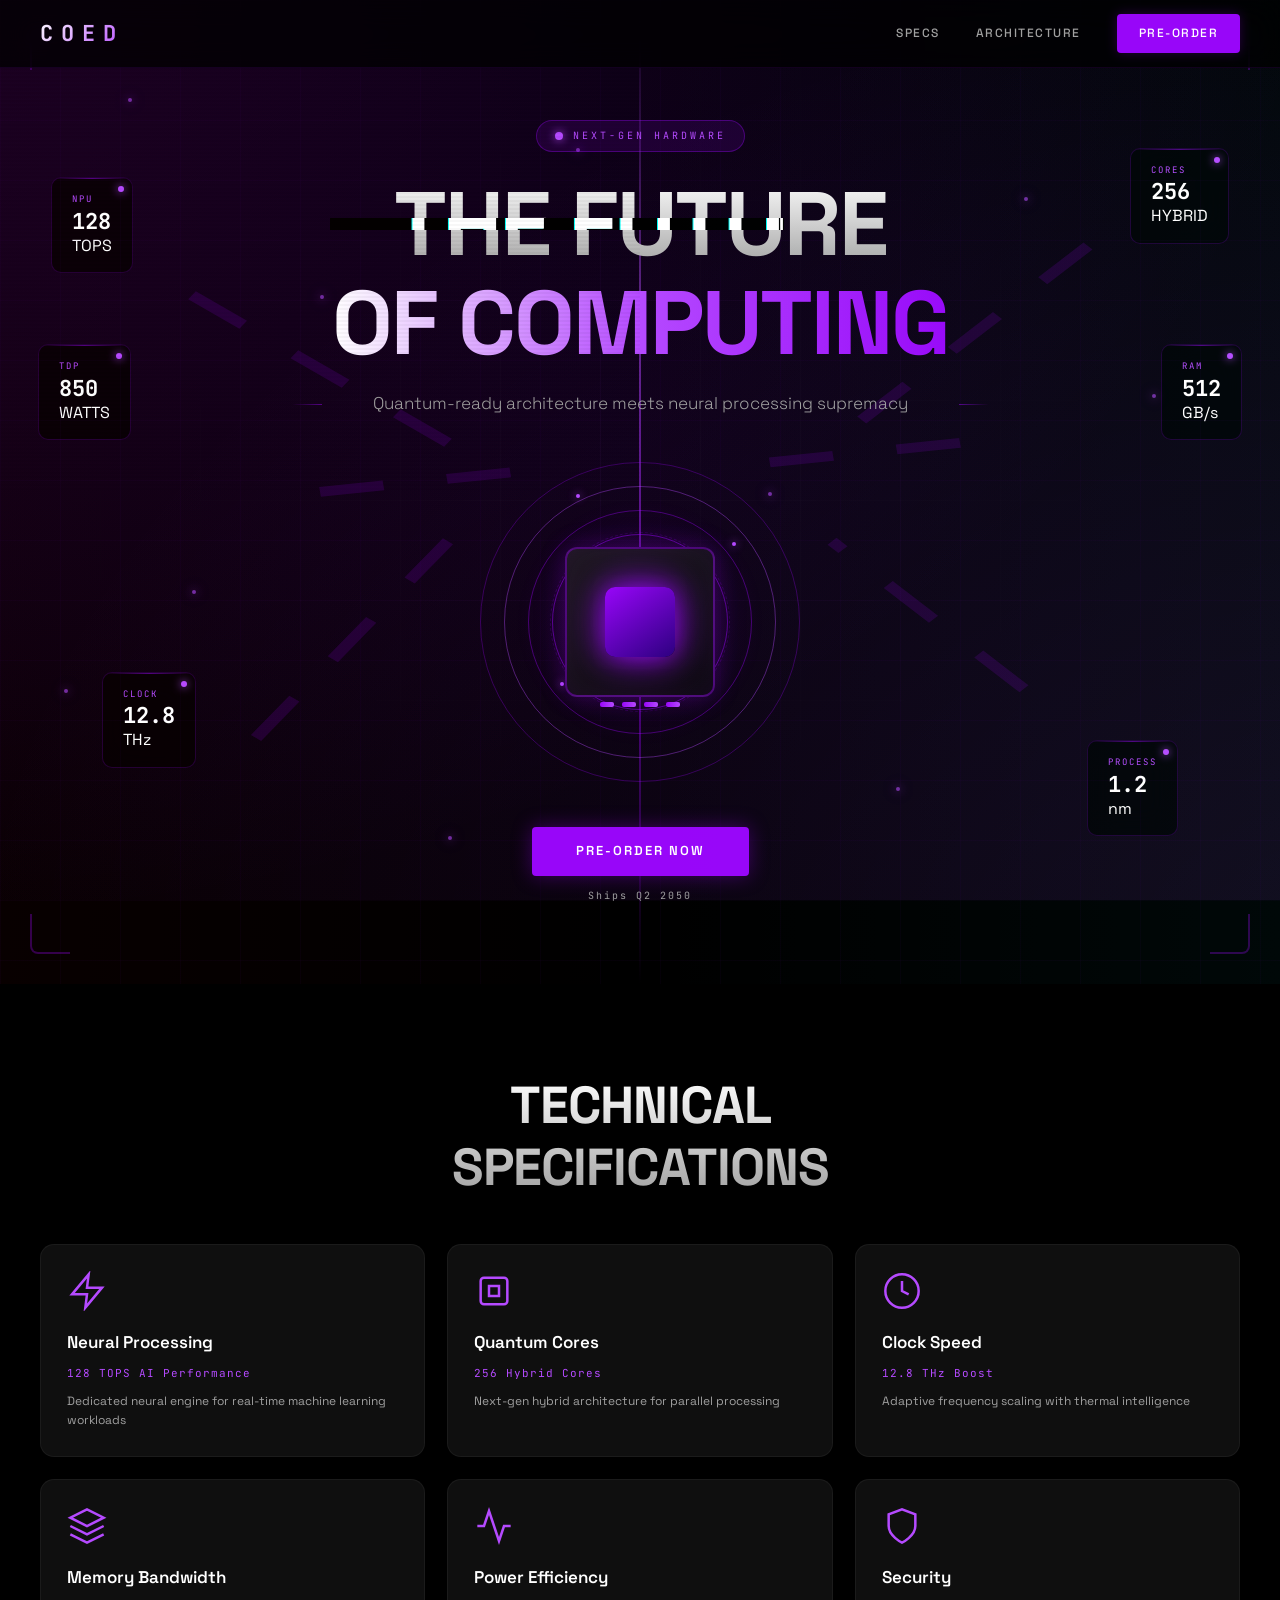
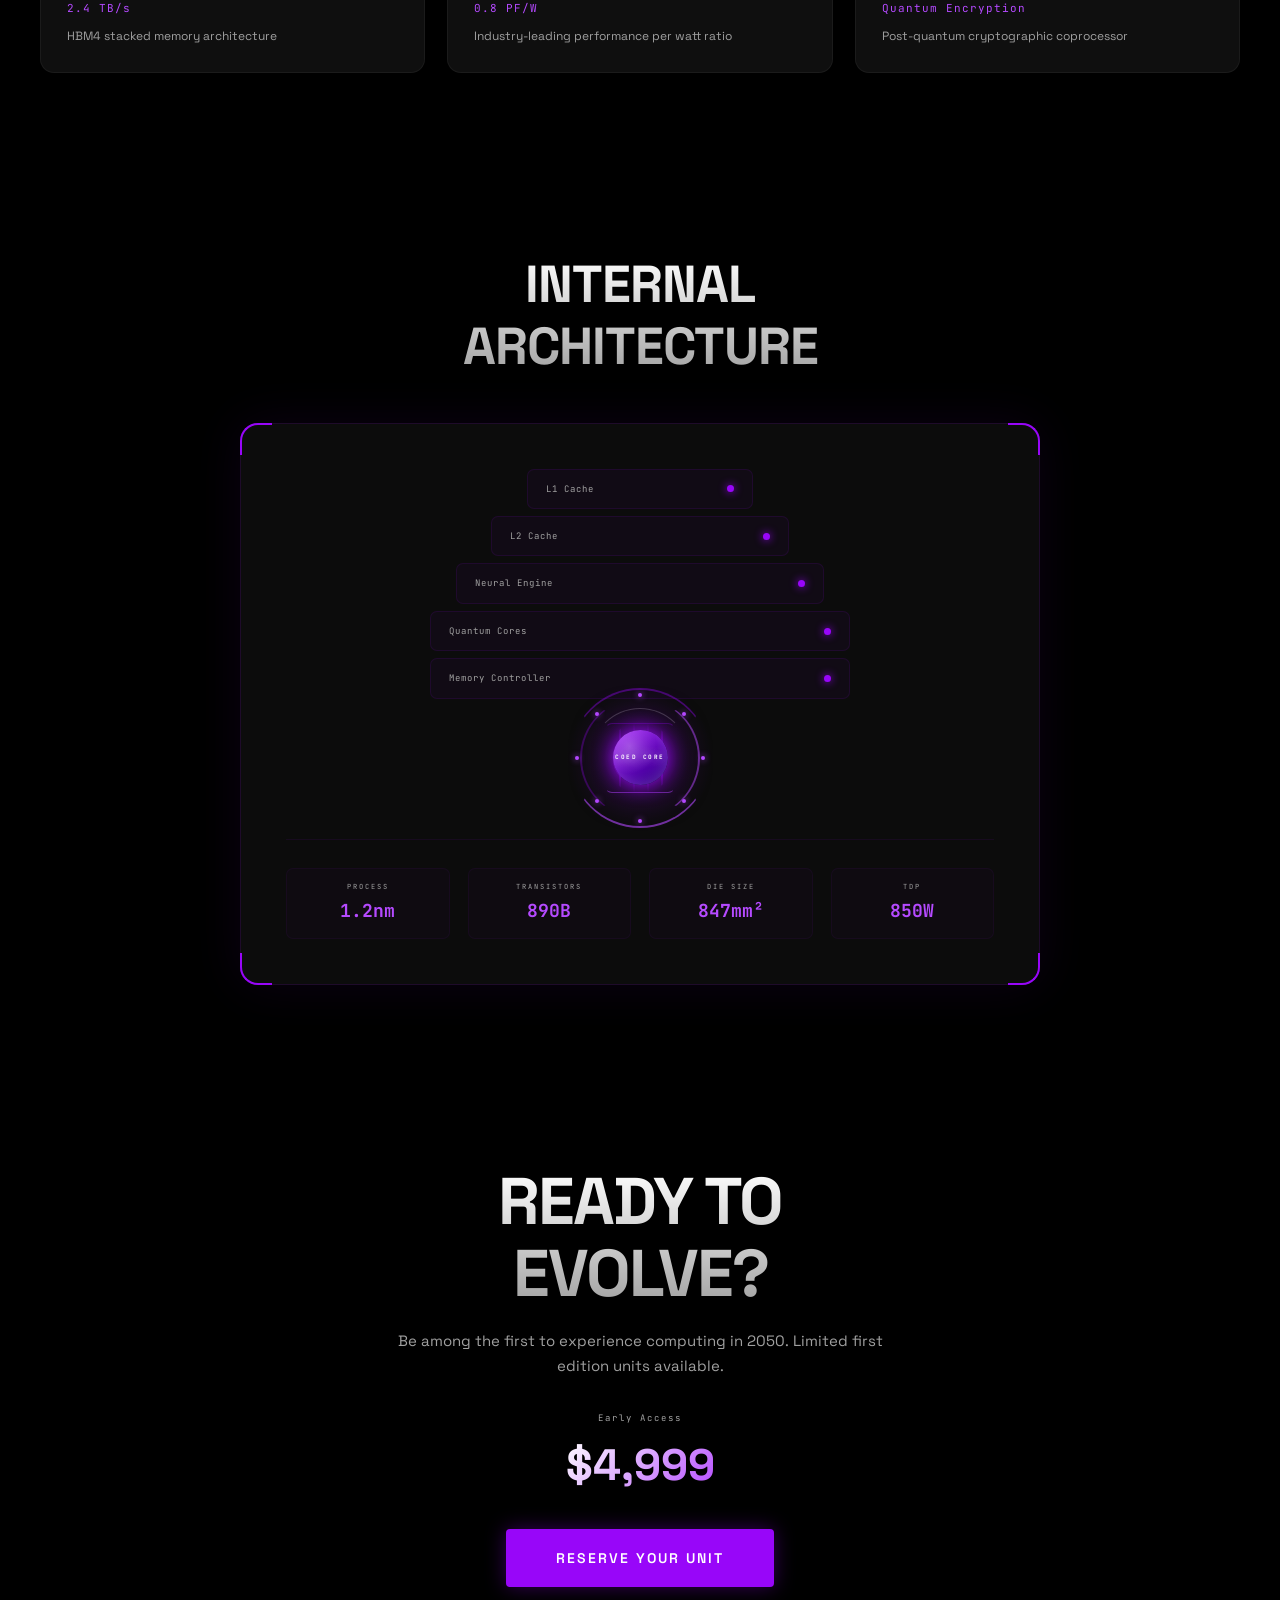
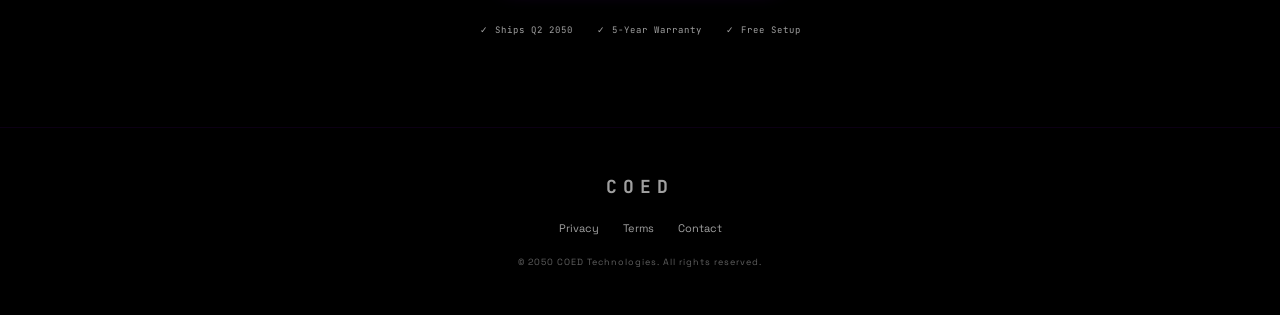
==== index.html @ 86e8f58c "Add files via upload" ====
<!DOCTYPE html>
<html lang="en">

<head>
    <meta charset="UTF-8">
    <meta name="viewport" content="width=device-width, initial-scale=1.0">
    <title>COED | Ultra-Futuristic Processor</title>
    <link rel="preconnect" href="https://fonts.googleapis.com">
    <link rel="preconnect" href="https://fonts.gstatic.com" crossorigin>
    <link
        href="https://fonts.googleapis.com/css2?family=JetBrains+Mono:wght@400;500;700&family=Space+Grotesk:wght@300;400;500;600;700&display=swap"
        rel="stylesheet">
    <link rel="stylesheet" href="styles.css">
</head>

<body>
    <!-- Background -->
    <div class="plasma-bg">
        <div class="circuit-pattern"></div>
    </div>

    <!-- Navigation -->
    <nav class="navbar">
        <div class="nav-container">
            <div class="logo">COED</div>
            <div class="nav-links">
                <a href="#features">Specs</a>
                <a href="#breakdown">Architecture</a>
                <a href="#preorder" class="nav-cta">Pre-Order</a>
            </div>
            <div class="mobile-menu-btn">
                <span></span>
                <span></span>
                <span></span>
            </div>
        </div>
    </nav>

    <!-- Mobile Menu -->
    <div class="mobile-menu">
        <div class="mobile-menu-content">
            <a href="#features" class="mobile-link">Specs</a>
            <a href="#breakdown" class="mobile-link">Architecture</a>
            <a href="#preorder" class="mobile-link mobile-cta">Pre-Order</a>
        </div>
    </div>

    <!-- Hero Section -->
    <section class="hero">
        <!-- Floating Particles Container -->
        <div class="particles-container">
            <div class="particle p1"></div>
            <div class="particle p2"></div>
            <div class="particle p3"></div>
            <div class="particle p4"></div>
            <div class="particle p5"></div>
            <div class="particle p6"></div>
            <div class="particle p7"></div>
            <div class="particle p8"></div>
            <div class="particle p9"></div>
            <div class="particle p10"></div>
        </div>

        <!-- Grid Overlay -->
        <div class="hero-grid"></div>

        <!-- Scanning Beam -->
        <div class="scan-beam"></div>

        <div class="hero-content">
            <div class="hero-badge">
                <span class="badge-pulse"></span>
                NEXT-GEN HARDWARE
            </div>
            <h1 class="hero-title" data-text="THE FUTURE OF COMPUTING">
                <span class="title-line">THE FUTURE</span>
                <span class="title-line title-accent">OF COMPUTING</span>
            </h1>
            <p class="hero-subtitle">Quantum-ready architecture meets neural processing supremacy</p>

            <div class="processor-showcase">
                <div class="processor-container">
                    <!-- Extended Energy Rings -->
                    <div class="energy-ring ring-1"></div>
                    <div class="energy-ring ring-2"></div>
                    <div class="energy-ring ring-3"></div>
                    <div class="energy-ring ring-4"></div>
                    <div class="energy-ring ring-5"></div>

                    <!-- Orbiting Satellites -->
                    <div class="satellite sat-1"></div>
                    <div class="satellite sat-2"></div>
                    <div class="satellite sat-3"></div>
                    <div class="satellite sat-4"></div>

                    <!-- Data Streams -->
                    <div class="data-stream-hero stream-1"></div>
                    <div class="data-stream-hero stream-2"></div>
                    <div class="data-stream-hero stream-3"></div>
                    <div class="data-stream-hero stream-4"></div>

                    <div class="processor-chip">
                        <div class="chip-core">
                            <!-- <div class="core-inner"></div> -->
                        </div>
                        <div class="chip-inner"></div>
                        <div class="chip-pins">
                            <span></span><span></span><span></span><span></span>
                        </div>
                    </div>
                    <div class="pulse-glow"></div>
                    <div class="core-outer"></div>
                </div>
            </div>

            <div class="hero-cta">
                <a href="#preorder" class="cta-button">
                    <span class="cta-inner"></span>
                    Pre-Order Now
                </a>
                <span class="cta-sub">Ships Q2 2050</span>
            </div>
        </div>

        <!-- Enhanced HUD Elements with Data Lines -->
        <svg class="hud-connections" viewBox="0 0 100 100" preserveAspectRatio="none">
            <line class="hud-line line-1" x1="15" y1="30" x2="35" y2="45" />
            <line class="hud-line line-2" x1="85" y1="25" x2="65" y2="45" />
            <line class="hud-line line-3" x1="20" y1="75" x2="35" y2="55" />
            <line class="hud-line line-4" x1="80" y1="70" x2="65" y2="55" />
            <line class="hud-line line-5" x1="25" y1="50" x2="40" y2="48" />
            <line class="hud-line line-6" x1="75" y1="45" x2="60" y2="47" />
        </svg>

        <div class="hud-element hud-1">
            <div class="hud-pulse"></div>
            <div class="hud-label">NPU</div>
            <div class="hud-value" data-target="128">128</div>
            <div class="hud-unit">TOPS</div>
        </div>
        <div class="hud-element hud-2">
            <div class="hud-pulse"></div>
            <div class="hud-label">CORES</div>
            <div class="hud-value" data-target="256">256</div>
            <div class="hud-unit">HYBRID</div>
        </div>
        <div class="hud-element hud-3">
            <div class="hud-pulse"></div>
            <div class="hud-label">CLOCK</div>
            <div class="hud-value">12.8</div>
            <div class="hud-unit">THz</div>
        </div>
        <div class="hud-element hud-4">
            <div class="hud-pulse"></div>
            <div class="hud-label">RAM</div>
            <div class="hud-value">512</div>
            <div class="hud-unit">GB/s</div>
        </div>
        <div class="hud-element hud-5">
            <div class="hud-pulse"></div>
            <div class="hud-label">TDP</div>
            <div class="hud-value">850</div>
            <div class="hud-unit">WATTS</div>
        </div>
        <div class="hud-element hud-6">
            <div class="hud-pulse"></div>
            <div class="hud-label">PROCESS</div>
            <div class="hud-value">1.2</div>
            <div class="hud-unit">nm</div>
        </div>

        <!-- Corner Brackets -->
        <div class="corner-bracket top-left"></div>
        <div class="corner-bracket top-right"></div>
        <div class="corner-bracket bottom-left"></div>
        <div class="corner-bracket bottom-right"></div>
    </section>

    <!-- Features Section -->
    <section id="features" class="features">
        <div class="container">
            <h2 class="section-title">TECHNICAL<br>SPECIFICATIONS</h2>

            <div class="features-grid">
                <div class="feature-card">
                    <div class="card-glow"></div>
                    <div class="feature-icon">
                        <svg viewBox="0 0 24 24" fill="none" stroke="currentColor" stroke-width="1.5">
                            <path d="M13 2L3 14h9l-1 8 10-12h-9l1-8z" />
                        </svg>
                    </div>
                    <h3>Neural Processing</h3>
                    <p class="feature-data">128 TOPS AI Performance</p>
                    <p class="feature-desc">Dedicated neural engine for real-time machine learning workloads</p>
                </div>

                <div class="feature-card">
                    <div class="card-glow"></div>
                    <div class="feature-icon">
                        <svg viewBox="0 0 24 24" fill="none" stroke="currentColor" stroke-width="1.5">
                            <rect x="4" y="4" width="16" height="16" rx="2" />
                            <path d="M9 9h6v6H9z" />
                        </svg>
                    </div>
                    <h3>Quantum Cores</h3>
                    <p class="feature-data">256 Hybrid Cores</p>
                    <p class="feature-desc">Next-gen hybrid architecture for parallel processing</p>
                </div>

                <div class="feature-card">
                    <div class="card-glow"></div>
                    <div class="feature-icon">
                        <svg viewBox="0 0 24 24" fill="none" stroke="currentColor" stroke-width="1.5">
                            <circle cx="12" cy="12" r="10" />
                            <path d="M12 6v6l4 2" />
                        </svg>
                    </div>
                    <h3>Clock Speed</h3>
                    <p class="feature-data">12.8 THz Boost</p>
                    <p class="feature-desc">Adaptive frequency scaling with thermal intelligence</p>
                </div>

                <div class="feature-card">
                    <div class="card-glow"></div>
                    <div class="feature-icon">
                        <svg viewBox="0 0 24 24" fill="none" stroke="currentColor" stroke-width="1.5">
                            <path d="M12 2L2 7l10 5 10-5-10-5z" />
                            <path d="M2 17l10 5 10-5" />
                            <path d="M2 12l10 5 10-5" />
                        </svg>
                    </div>
                    <h3>Memory Bandwidth</h3>
                    <p class="feature-data">2.4 TB/s</p>
                    <p class="feature-desc">HBM4 stacked memory architecture</p>
                </div>

                <div class="feature-card">
                    <div class="card-glow"></div>
                    <div class="feature-icon">
                        <svg viewBox="0 0 24 24" fill="none" stroke="currentColor" stroke-width="1.5">
                            <path d="M22 12h-4l-3 9L9 3l-3 9H2" />
                        </svg>
                    </div>
                    <h3>Power Efficiency</h3>
                    <p class="feature-data">0.8 PF/W</p>
                    <p class="feature-desc">Industry-leading performance per watt ratio</p>
                </div>

                <div class="feature-card">
                    <div class="card-glow"></div>
                    <div class="feature-icon">
                        <svg viewBox="0 0 24 24" fill="none" stroke="currentColor" stroke-width="1.5">
                            <path d="M12 22s8-4 8-10V5l-8-3-8 3v7c0 6 8 10 8 10z" />
                        </svg>
                    </div>
                    <h3>Security</h3>
                    <p class="feature-data">Quantum Encryption</p>
                    <p class="feature-desc">Post-quantum cryptographic coprocessor</p>
                </div>
            </div>
        </div>
    </section>

    <!-- Breakdown Section -->
    <section id="breakdown" class="breakdown">
        <div class="container">
            <h2 class="section-title">INTERNAL<br>ARCHITECTURE</h2>

            <div class="breakdown-panel">
                <div class="panel-frame">
                    <div class="frame-corner tl"></div>
                    <div class="frame-corner tr"></div>
                    <div class="frame-corner bl"></div>
                    <div class="frame-corner br"></div>

                    <div class="chip-architecture">
                        <div class="arch-layer layer-1">
                            <span class="arch-label">L1 Cache</span>
                        </div>
                        <div class="arch-layer layer-2">
                            <span class="arch-label">L2 Cache</span>
                        </div>
                        <div class="arch-layer layer-3">
                            <span class="arch-label">Neural Engine</span>
                        </div>
                        <div class="arch-layer layer-4">
                            <span class="arch-label">Quantum Cores</span>
                        </div>
                        <div class="arch-layer layer-5">
                            <span class="arch-label">Memory Controller</span>
                        </div>
                        <div class="arch-center">
                            <!-- Energy Rings -->
                            <div class="energy-orbit orbit-1"></div>
                            <div class="energy-orbit orbit-2"></div>
                            <div class="energy-orbit orbit-3"></div>

                            <!-- Particle Corona -->
                            <div class="particle-ring">
                                <span></span><span></span><span></span><span></span>
                                <span></span><span></span><span></span><span></span>
                            </div>

                            <!-- Inner Geometric Core -->
                            <div class="geo-core">
                                <div class="geo-ring geo-ring-1"></div>
                                <div class="geo-ring geo-ring-2"></div>
                                <div class="geo-ring geo-ring-3"></div>
                            </div>

                            <!-- Data Stream Lines -->
                            <div class="data-stream">
                                <div class="stream-line"></div>
                                <div class="stream-line"></div>
                                <div class="stream-line"></div>
                                <div class="stream-line"></div>
                            </div>

                            <!-- Main Core -->
                            <div class="core-main">
                                <span class="center-label">COED CORE</span>
                            </div>

                            <!-- Holographic Glow -->
                            <div class="holo-glow"></div>
                        </div>
                    </div>

                    <div class="tech-specs">
                        <div class="spec-item">
                            <span class="spec-label">PROCESS</span>
                            <span class="spec-value">1.2nm</span>
                        </div>
                        <div class="spec-item">
                            <span class="spec-label">TRANSISTORS</span>
                            <span class="spec-value">890B</span>
                        </div>
                        <div class="spec-item">
                            <span class="spec-label">DIE SIZE</span>
                            <span class="spec-value">847mm²</span>
                        </div>
                        <div class="spec-item">
                            <span class="spec-label">TDP</span>
                            <span class="spec-value">850W</span>
                        </div>
                    </div>
                </div>
            </div>
        </div>
    </section>

    <!-- Pre-Order Section -->
    <section id="preorder" class="preorder">
        <div class="container">
            <div class="preorder-content">
                <h2 class="preorder-title">READY TO<br>EVOLVE?</h2>
                <p class="preorder-text">Be among the first to experience computing in 2050. Limited first edition units
                    available.</p>

                <div class="price-display">
                    <span class="price-label">Early Access</span>
                    <span class="price-value">$4,999</span>
                </div>

                <a href="#" class="cta-button cta-large">Reserve Your Unit</a>

                <div class="guarantee">
                    <span>✓ Ships Q2 2050</span>
                    <span>✓ 5-Year Warranty</span>
                    <span>✓ Free Setup</span>
                </div>
            </div>
        </div>
    </section>

    <!-- Footer -->
    <footer class="footer">
        <div class="container">
            <div class="footer-content">
                <div class="footer-logo">COED</div>
                <div class="footer-links">
                    <a href="#">Privacy</a>
                    <a href="#">Terms</a>
                    <a href="#">Contact</a>
                </div>
                <p class="footer-copy">© 2050 COED Technologies. All rights reserved.</p>
            </div>
        </div>
    </footer>

</body>
<script src="script.js"></script>

</html>
---- styles.css ----
/* COED Processor Landing Page */

* { margin: 0; padding: 0; box-sizing: border-box; }
html { scroll-behavior: smooth; }
body { font-family: 'Space Grotesk', sans-serif; background-color: #000000; color: #ffffff; line-height: 1.6; overflow-x: hidden; min-height: 100vh; }
.container { max-width: 1400px; margin: 0 auto; padding: 0 40px; }

/* Clean Background */
.plasma-bg { position: fixed; top: 0; left: 0; width: 100%; height: 100%; z-index: -1; overflow: hidden; pointer-events: none; background: #000000; }
.circuit-pattern { position: absolute; top: 0; left: 0; width: 100%; height: 100%; background-image: linear-gradient(rgba(255,255,255,0.02) 1px, transparent 1px), linear-gradient(90deg, rgba(255,255,255,0.02) 1px, transparent 1px); background-size: 100px 100px; mask-image: radial-gradient(ellipse at center, black 0%, transparent 70%); -webkit-mask-image: radial-gradient(ellipse at center, black 0%, transparent 70%); }

/* Navigation */
.navbar { position: fixed; top: 0; left: 0; width: 100%; z-index: 1000; padding: 14px 0; background: rgba(0, 0, 0, 0.85); backdrop-filter: blur(15px); border-bottom: 1px solid rgba(152, 6, 249, 0.1); transition: background 0.3s ease; }
.nav-container { max-width: 1400px; margin: 0 auto; padding: 0 40px; display: flex; justify-content: space-between; align-items: center; }
.logo { font-family: 'JetBrains Mono', monospace; font-size: 22px; font-weight: 700; letter-spacing: 8px; background: linear-gradient(135deg, #ffffff, #b54aff); -webkit-background-clip: text; -webkit-text-fill-color: transparent; }
.nav-links { display: flex; align-items: center; gap: 36px; }
.nav-links a { color: #a0a0a0; text-decoration: none; font-size: 12px; font-weight: 500; letter-spacing: 1.5px; text-transform: uppercase; transition: color 0.2s ease, text-shadow 0.2s ease; }
.nav-links a:hover { color: #ffffff; text-shadow: 0 0 12px rgba(152, 6, 249, 0.6); }
.nav-cta { padding: 10px 22px; background: #9806f9; color: #fff !important; border-radius: 4px; font-weight: 600; font-size: 11px; box-shadow: 0 0 12px rgba(152, 6, 249, 0.25); transition: transform 0.2s ease, box-shadow 0.2s ease, background 0.2s ease; }
.nav-cta:hover { transform: translateY(-2px); box-shadow: 0 0 20px rgba(152, 6, 249, 0.4); background: #b54aff; }

/* Mobile Menu */
.mobile-menu-btn { display: none; flex-direction: column; justify-content: space-between; width: 22px; height: 14px; cursor: pointer; z-index: 1001; }
.mobile-menu-btn span { display: block; width: 100%; height: 2px; background: #fff; border-radius: 2px; transition: transform 0.2s ease, opacity 0.2s ease; }
.mobile-menu-btn.active span:nth-child(1) { transform: rotate(45deg) translate(3px, 3px); }
.mobile-menu-btn.active span:nth-child(2) { opacity: 0; }
.mobile-menu-btn.active span:nth-child(3) { transform: rotate(-45deg) translate(3px, -3px); }

.mobile-menu { position: fixed; top: 0; left: 0; width: 100%; height: 100vh; background: rgba(0, 0, 0, 0.95); backdrop-filter: blur(15px); z-index: 999; display: flex; align-items: center; justify-content: center; opacity: 0; visibility: hidden; transition: opacity 0.3s ease, visibility 0.3s ease; }
.mobile-menu.active { opacity: 1; visibility: visible; }
.mobile-menu-content { display: flex; flex-direction: column; align-items: center; gap: 28px; }
.mobile-link { font-size: 26px; font-weight: 600; color: #fff; text-decoration: none; letter-spacing: 2px; transition: color 0.2s ease, transform 0.2s ease; }
.mobile-link:hover { color: #b54aff; transform: scale(1.05); }
.mobile-cta { padding: 12px 32px; background: #9806f9; border-radius: 6px; margin-top: 14px; transition: background 0.2s ease, box-shadow 0.2s ease; }
.mobile-cta:hover { background: #b54aff; box-shadow: 0 0 20px rgba(152, 6, 249, 0.4); }

/* ========================================
   FUTURISTIC HERO
   ======================================== */

/* ========================================
   DYNAMIC BACKGROUND
   ======================================== */

/* Animated Gradient Flow */
.plasma-bg { 
    position: fixed; 
    top: 0; 
    left: 0; 
    width: 100%; 
    height: 100%; 
    z-index: -1; 
    overflow: hidden; 
    pointer-events: none; 
    background: #000000; 
}

.plasma-bg::before {
    content: '';
    position: absolute;
    top: -50%;
    left: -50%;
    width: 200%;
    height: 200%;
    background: 
        radial-gradient(ellipse at 20% 20%, rgba(152, 6, 249, 0.15) 0%, transparent 50%),
        radial-gradient(ellipse at 80% 80%, rgba(181, 74, 255, 0.1) 0%, transparent 50%),
        radial-gradient(ellipse at 50% 50%, rgba(100, 0, 180, 0.08) 0%, transparent 60%);
    animation: gradient-flow 15s ease-in-out infinite;
}

@keyframes gradient-flow {
    0%, 100% { transform: translate(0, 0) rotate(0deg); }
    25% { transform: translate(2%, 2%) rotate(1deg); }
    50% { transform: translate(-1%, 3%) rotate(-1deg); }
    75% { transform: translate(-2%, -1%) rotate(2deg); }
}

/* Animated Noise Texture */
.circuit-pattern { 
    position: absolute; 
    top: 0; 
    left: 0; 
    width: 100%; 
    height: 100%; 
    background-image: linear-gradient(rgba(255,255,255,0.02) 1px, transparent 1px), linear-gradient(90deg, rgba(255,255,255,0.02) 1px, transparent 1px); 
    background-size: 100px 100px; 
    mask-image: radial-gradient(ellipse at center, black 0%, transparent 70%); 
    -webkit-mask-image: radial-gradient(ellipse at center, black 0%, transparent 70%);
    animation: circuit-move 20s linear infinite;
}

@keyframes circuit-move {
    0% { background-position: 0 0; }
    100% { background-position: 100px 100px; }
}

/* Hero Base */
.hero { min-height: 100vh; display: flex; align-items: center; justify-content: center; position: relative; padding: 120px 40px 80px; overflow: hidden; }
.hero::before { content: ''; position: absolute; top: 50%; left: 50%; transform: translate(-50%, -50%); width: 600px; height: 600px; background: radial-gradient(circle, rgba(152, 6, 249, 0.08) 0%, transparent 60%); pointer-events: none; }

/* Floating Particles */
.particles-container { position: absolute; top: 0; left: 0; width: 100%; height: 100%; pointer-events: none; overflow: hidden; z-index: 1; }
.particle { position: absolute; width: 4px; height: 4px; background: #b54aff; border-radius: 50%; box-shadow: 0 0 10px #b54aff, 0 0 20px #9806f9; animation: particle-float 15s infinite ease-in-out; opacity: 0.6; }
.p1 { top: 10%; left: 10%; animation-delay: 0s; }
.p2 { top: 20%; left: 80%; animation-delay: 2s; }
.p3 { top: 60%; left: 15%; animation-delay: 4s; }
.p4 { top: 80%; left: 70%; animation-delay: 1s; }
.p5 { top: 40%; left: 90%; animation-delay: 3s; }
.p6 { top: 70%; left: 5%; animation-delay: 5s; }
.p7 { top: 30%; left: 25%; animation-delay: 2.5s; }
.p8 { top: 50%; left: 60%; animation-delay: 1.5s; }
.p9 { top: 15%; left: 45%; animation-delay: 3.5s; }
.p10 { top: 85%; left: 35%; animation-delay: 4.5s; }

@keyframes particle-float {
    0%, 100% { transform: translateY(0) translateX(0); opacity: 0.4; }
    25% { transform: translateY(-30px) translateX(15px); opacity: 0.8; }
    50% { transform: translateY(-15px) translateX(-10px); opacity: 0.6; }
    75% { transform: translateY(-45px) translateX(20px); opacity: 0.9; }
}

/* Grid Overlay */
.hero-grid { position: absolute; top: 0; left: 0; width: 100%; height: 100%; background-image: linear-gradient(rgba(152, 6, 249, 0.03) 1px, transparent 1px), linear-gradient(90deg, rgba(152, 6, 249, 0.03) 1px, transparent 1px); background-size: 60px 60px; animation: grid-pulse 4s ease-in-out infinite; pointer-events: none; z-index: 1; }
@keyframes grid-pulse {
    0%, 100% { opacity: 0.3; }
    50% { opacity: 0.6; }
}

/* Scanning Beam */
.scan-beam { position: absolute; top: 0; left: 50%; transform: translateX(-50%); width: 2px; height: 100%; background: linear-gradient(to bottom, transparent, #b54aff, #9806f9, transparent); animation: scan 3s linear infinite; opacity: 0.5; z-index: 5; pointer-events: none; }
@keyframes scan {
    0% { top: -100%; opacity: 0; }
    10% { opacity: 0.5; }
    90% { opacity: 0.5; }
    100% { top: 100%; opacity: 0; }
}

/* Hero Content */
.hero-content { text-align: center; max-width: 850px; z-index: 10; position: relative; }

/* Enhanced Badge */
.hero-badge { display: inline-flex; align-items: center; gap: 10px; padding: 7px 18px; background: rgba(152, 6, 249, 0.12); border: 1px solid rgba(152, 6, 249, 0.35); border-radius: 18px; font-family: 'JetBrains Mono', monospace; font-size: 10px; letter-spacing: 3px; color: #b54aff; margin-bottom: 22px; transition: background 0.2s ease, border-color 0.2s ease; position: relative; overflow: hidden; }
.hero-badge:hover { background: rgba(152, 6, 249, 0.18); border-color: rgba(152, 6, 249, 0.5); }
.badge-pulse { width: 8px; height: 8px; background: #b54aff; border-radius: 50%; box-shadow: 0 0 10px #b54aff; animation: badge-pulse 1.5s ease-in-out infinite; }
@keyframes badge-pulse {
    0%, 100% { transform: scale(1); opacity: 1; }
    50% { transform: scale(1.5); opacity: 0.5; }
}

/* Glitch/Holographic Title */
.hero-title { font-size: clamp(44px, 10vw, 90px); font-weight: 700; line-height: 1.1; letter-spacing: -2px; margin-bottom: 18px; position: relative; }
.hero-title .title-line { display: block; background: linear-gradient(180deg, #fff 0%, #a0a0a0 100%); -webkit-background-clip: text; -webkit-text-fill-color: transparent; position: relative; }
.hero-title .title-accent { background: linear-gradient(90deg, #fff, #b54aff, #9806f9, #b54aff, #fff); -webkit-background-clip: text; -webkit-text-fill-color: transparent; background-size: 200% 100%; animation: title-gradient 4s ease infinite; }
@keyframes title-gradient {
    0%, 100% { background-position: 0% 50%; }
    50% { background-position: 100% 50%; }
}

/* Glitch Effect on Hover */
.hero-title:hover .title-line { animation: glitch 0.3s ease; }
@keyframes glitch {
    0% { transform: translate(0); }
    20% { transform: translate(-2px, 2px); }
    40% { transform: translate(-2px, -2px); }
    60% { transform: translate(2px, 2px); }
    80% { transform: translate(2px, -2px); }
    100% { transform: translate(0); }
}

.hero-subtitle { font-size: 17px; color: #a0a0a0; margin-bottom: 45px; font-weight: 300; position: relative; }
.hero-subtitle::before, .hero-subtitle::after { content: ''; position: absolute; top: 50%; width: 30px; height: 1px; background: linear-gradient(90deg, transparent, rgba(152, 6, 249, 0.5)); }
.hero-subtitle::before { left: -40px; }
.hero-subtitle::after { right: -40px; background: linear-gradient(90deg, rgba(152, 6, 249, 0.5), transparent); }

/* ========================================
   PROCESSOR SHOWCASE
   ======================================== */

.processor-showcase { margin: 45px 0; position: relative; display: flex; justify-content: center; align-items: center; }
.processor-container { position: relative; width: 320px; height: 320px; }

/* Extended Energy Rings */
.energy-ring { position: absolute; border-radius: 50%; border: 1px solid rgba(152, 6, 249, 0.4); animation: ring-pulse 3s ease-out infinite; }
.ring-1 { width: 100%; height: 100%; top: 0; left: 0; border-color: rgba(152, 6, 249, 0.3); }
.ring-2 { width: 85%; height: 85%; top: 7.5%; left: 7.5%; animation-delay: 0.5s; border-color: rgba(181, 74, 255, 0.4); }
.ring-3 { width: 70%; height: 70%; top: 15%; left: 15%; animation-delay: 1s; }
.ring-4 { width: 55%; height: 55%; top: 22.5%; left: 22.5%; animation-delay: 1.5s; border-color: rgba(152, 6, 249, 0.5); }
.ring-5 { width: 40%; height: 40%; top: 30%; left: 30%; animation-delay: 2s; border-color: rgba(255, 255, 255, 0.2); }

@keyframes ring-pulse { 
    0% { transform: scale(1); opacity: 0.6; } 
    100% { transform: scale(1.5); opacity: 0; } 
}

/* Orbiting Satellites */
.satellite { position: absolute; width: 12px; height: 12px; border-radius: 50%; animation: satellite-orbit 8s linear infinite; z-index: 15; }
.sat-1 { top: -15px; left: 50%; margin-left: -6px; animation-duration: 6s; }
.sat-2 { top: 50%; right: -15px; margin-top: -6px; animation-duration: 7s; animation-direction: reverse; }
.sat-3 { bottom: -15px; left: 50%; margin-left: -6px; animation-duration: 5s; }
.sat-4 { top: 50%; left: -15px; margin-top: -6px; animation-duration: 8s; animation-direction: reverse; }

.satellite-dot { width: 100%; height: 100%; background: #b54aff; border-radius: 50%; box-shadow: 0 0 10px #b54aff, 0 0 20px #9806f9; animation: satellite-pulse 1.5s ease-in-out infinite; }

@keyframes satellite-orbit {
    0% { transform: rotate(0deg); }
    100% { transform: rotate(360deg); }
}

@keyframes satellite-pulse {
    0%, 100% { transform: scale(1); box-shadow: 0 0 10px #b54aff, 0 0 20px #9806f9; }
    50% { transform: scale(1.3); box-shadow: 0 0 15px #b54aff, 0 0 30px #9806f9; }
}

/* Data Stream Particles */
.data-stream-hero { position: absolute; width: 4px; height: 4px; background: #b54aff; border-radius: 50%; box-shadow: 0 0 8px #b54aff; animation: data-flow 2s linear infinite; }
.stream-1 { top: 10%; left: 30%; animation-delay: 0s; }
.stream-2 { top: 25%; right: 20%; animation-delay: 0.5s; }
.stream-3 { bottom: 30%; left: 25%; animation-delay: 1s; }
.stream-4 { top: 40%; right: 30%; animation-delay: 1.5s; }

@keyframes data-flow {
    0% { opacity: 0; transform: translateY(0); }
    20% { opacity: 1; }
    80% { opacity: 1; }
    100% { opacity: 0; transform: translateY(30px); }
}

/* Processor Chip */
.processor-chip { position: absolute; top: 50%; left: 50%; transform: translate(-50%, -50%); width: 150px; height: 150px; background: linear-gradient(145deg, #1a1a1a, #0a0a0a); border: 2px solid rgba(152, 6, 249, 0.45); border-radius: 12px; display: flex; align-items: center; justify-content: center; box-shadow: 0 0 25px rgba(152, 6, 249, 0.25), inset 0 0 30px rgba(152, 6, 249, 0.1); transition: box-shadow 0.3s ease, border-color 0.3s ease; z-index: 10; }
.processor-chip:hover { box-shadow: 0 0 50px rgba(152, 6, 249, 0.5), inset 0 0 40px rgba(152, 6, 249, 0.15); border-color: rgba(152, 6, 249, 0.8); }

/* Chip Circuit Pattern */
.chip-circuit { position: absolute; top: 0; left: 0; width: 100%; height: 100%; border-radius: 12px; overflow: hidden; opacity: 0.3; }
.chip-circuit::before { content: ''; position: absolute; top: 20%; left: 0; width: 100%; height: 1px; background: linear-gradient(90deg, transparent, rgba(152, 6, 249, 0.5), transparent); }
.chip-circuit::after { content: ''; position: absolute; top: 0; left: 30%; width: 1px; height: 100%; background: linear-gradient(180deg, transparent, rgba(152, 6, 249, 0.5), transparent); }

/* Chip Core */
.chip-core { position: relative; width: 70px; height: 70px; background: linear-gradient(145deg, #9806f9, #2d0080); border-radius: 10px; box-shadow: 0 0 30px #9806f9, 0 0 60px rgba(152, 6, 249, 0.5); animation: core-glow 2.5s ease-in-out infinite; display: flex; align-items: center; justify-content: center; }
/* .chip-core .core-inner { width: 30px; height: 30px; background: #fff; border-radius: 50%; box-shadow: 0 0 20px #fff; animation: core-inner-pulse 1.5s ease-in-out infinite; } */
.chip-core .core-glow { position: absolute; width: 100%; height: 100%; border-radius: 10px; background: radial-gradient(circle at 30% 30%, rgba(255,255,255,0.3), transparent 60%); animation: shimmer 2s ease-in-out infinite; }

@keyframes core-glow { 
    0%, 100% { box-shadow: 0 0 30px #9806f9, 0 0 60px rgba(152, 6, 249, 0.5); } 
    50% { box-shadow: 0 0 50px #9806f9, 0 0 80px rgba(152, 6, 249, 0.7); } 
}

@keyframes core-inner-pulse {
    0%, 100% { transform: scale(1); box-shadow: 0 0 20px #fff; }
    50% { transform: scale(1.2); box-shadow: 0 0 30px #fff, 0 0 50px #b54aff; }
}

@keyframes shimmer {
    0%, 100% { opacity: 0.5; }
    50% { opacity: 1; }
}

.chip-pins { position: absolute; bottom: -12px; display: flex; gap: 8px; }
.chip-pins span { width: 14px; height: 5px; background: linear-gradient(90deg, #9806f9, #b54aff); border-radius: 2px; animation: pin-pulse 2s ease-in-out infinite; }
.chip-pins span:nth-child(odd) { animation-delay: 0.3s; }

@keyframes pin-pulse {
    0%, 100% { opacity: 0.7; }
    50% { opacity: 1; }
}

/* Pulse Glow */
.pulse-glow { position: absolute; top: 50%; left: 50%; transform: translate(-50%, -50%); width: 250px; height: 250px; background: radial-gradient(circle, rgba(152, 6, 249, 0.15) 0%, transparent 70%); animation: pulse-glow 3s ease-in-out infinite; z-index: 5; }
@keyframes pulse-glow { 0%, 100% { transform: translate(-50%, -50%) scale(1); opacity: 0.4; } 50% { transform: translate(-50%, -50%) scale(1.15); opacity: 0.7; } }

/* Holographic Rings */
.holo-ring { position: absolute; top: 50%; left: 50%; transform: translate(-50%, -50%); border-radius: 50%; border: 1px solid rgba(152, 6, 249, 0.3); animation: holo-rotate 10s linear infinite; z-index: 3; }
.hr1 { width: 200px; height: 200px; border-color: transparent rgba(152, 6, 249, 0.2) rgba(181, 74, 255, 0.3) transparent; }
.hr2 { width: 180px; height: 180px; animation-direction: reverse; animation-duration: 8s; border-color: transparent transparent rgba(152, 6, 249, 0.2) rgba(255, 255, 255, 0.1); }

@keyframes holo-rotate {
    0% { transform: translate(-50%, -50%) rotate(0deg); }
    100% { transform: translate(-50%, -50%) rotate(360deg); }
}

/* Core Outer Glow */
.core-outer { position: absolute; top: 50%; left: 50%; transform: translate(-50%, -50%); width: 180px; height: 180px; border: 1px dashed rgba(152, 6, 249, 0.2); border-radius: 50%; animation: outer-rotate 20s linear infinite; z-index: 2; }
@keyframes outer-rotate {
    0% { transform: translate(-50%, -50%) rotate(0deg); }
    100% { transform: translate(-50%, -50%) rotate(360deg); }
}

/* CTA */
.hero-cta { display: flex; flex-direction: column; align-items: center; gap: 12px; }
.cta-button { display: inline-block; padding: 14px 44px; background: #9806f9; color: #fff; text-decoration: none; font-size: 13px; font-weight: 600; letter-spacing: 2px; text-transform: uppercase; border-radius: 4px; box-shadow: 0 0 20px rgba(152, 6, 249, 0.35); transition: transform 0.2s ease, box-shadow 0.2s ease, background 0.2s ease; animation: cta-pulse 2s ease-in-out infinite; }
.cta-button:hover { transform: translateY(-3px) scale(1.02); box-shadow: 0 0 35px rgba(152, 6, 249, 0.55), 0 0 60px rgba(152, 6, 249, 0.3); background: #b54aff; animation: none; }
@keyframes cta-pulse { 0%, 100% { box-shadow: 0 0 20px rgba(152, 6, 249, 0.35); } 50% { box-shadow: 0 0 35px rgba(152, 6, 249, 0.55); } }
.cta-sub { font-family: 'JetBrains Mono', monospace; font-size: 10px; color: #a0a0a0; letter-spacing: 2px; }

/* ========================================
   FUTURISTIC HUD
   ======================================== */

.hud-element { position: absolute; padding: 14px 20px; background: rgba(0, 0, 0, 0.75); backdrop-filter: blur(15px); border: 1px solid rgba(152, 6, 249, 0.2); border-radius: 10px; animation: hud-float 6s ease-in-out infinite; transition: all 0.3s ease; overflow: hidden; }
.hud-element::before { content: ''; position: absolute; top: 0; left: 0; width: 100%; height: 1px; background: linear-gradient(90deg, transparent, rgba(152, 6, 249, 0.5), transparent); }
.hud-element:hover { background: rgba(0, 0, 0, 0.85); border-color: rgba(152, 6, 249, 0.5); transform: scale(1.05); }
.hud-1 { top: 18%; left: 4%; animation-delay: 0s; }
.hud-2 { top: 15%; right: 4%; animation-delay: 1s; }
.hud-3 { bottom: 22%; left: 8%; animation-delay: 2s; }
.hud-4 { top: 35%; right: 3%; animation-delay: 0.5s; }
.hud-5 { top: 35%; left: 3%; animation-delay: 1.5s; }
.hud-6 { bottom: 15%; right: 8%; animation-delay: 2.5s; }
.hud-7 { bottom: 35%; right: 3%; animation-delay: 3s; }

@keyframes hud-float { 
    0%, 100% { transform: translateY(0); } 
    50% { transform: translateY(-8px); } 
}

.hud-pulse { position: absolute; top: 8px; right: 8px; width: 6px; height: 6px; background: #b54aff; border-radius: 50%; box-shadow: 0 0 8px #b54aff; animation: hud-pulse 2s ease-in-out infinite; }
@keyframes hud-pulse { 0%, 100% { opacity: 1; transform: scale(1); } 50% { opacity: 0.5; transform: scale(1.5); } }

.hud-label { font-family: 'JetBrains Mono', monospace; font-size: 9px; color: #b54aff; letter-spacing: 2px; margin-bottom: 4px; text-transform: uppercase; }
.hud-value { font-family: 'JetBrains Mono', monospace; font-size: 22px; font-weight: 700; color: #fff; line-height: 1; }
.hud-value span.hud-unit { font-size: 10px; color: #a0a0a0; margin-left: 3px; }
.hud-bar { width: 100%; height: 3px; background: rgba(152, 6, 249, 0.2); border-radius: 2px; margin-top: 8px; overflow: hidden; }
.hud-bar-fill { height: 100%; background: linear-gradient(90deg, #9806f9, #b54aff); border-radius: 2px; animation: bar-fill 2s ease-out forwards; width: 0; }

@keyframes bar-fill { to { width: var(--bar-width, 80%); } }

/* HUD Connections SVG */
.hud-connections { position: absolute; top: 0; left: 0; width: 100%; height: 100%; pointer-events: none; z-index: 0; }
.hud-line { stroke: rgba(152, 6, 249, 0.15); stroke-width: 1; stroke-dasharray: 5, 5; animation: line-dash 20s linear infinite; }
@keyframes line-dash { to { stroke-dashoffset: -100; } }

/* Corner Brackets */
.corner-bracket { position: absolute; width: 40px; height: 40px; border-color: rgba(152, 6, 249, 0.3); border-style: solid; pointer-events: none; z-index: 2; }
.corner-bracket.top-left { top: 30px; left: 30px; border-width: 2px 0 0 2px; border-radius: 8px 0 0 0; }
.corner-bracket.top-right { top: 30px; right: 30px; border-width: 2px 2px 0 0; border-radius: 0 8px 0 0; }
.corner-bracket.bottom-left { bottom: 30px; left: 30px; border-width: 0 0 2px 2px; border-radius: 0 0 0 8px; }
.corner-bracket.bottom-right { bottom: 30px; right: 30px; border-width: 0 2px 2px 0; border-radius: 0 0 8px 0; }

/* Features */
.features { padding: 90px 0; }
.section-title { font-size: clamp(32px, 6vw, 52px); font-weight: 700; letter-spacing: -1px; line-height: 1.2; margin-bottom: 45px; text-align: center; background: linear-gradient(180deg, #fff, #a0a0a0); -webkit-background-clip: text; -webkit-text-fill-color: transparent; }
.features-grid { display: grid; grid-template-columns: repeat(3, 1fr); gap: 22px; }
.feature-card { position: relative; padding: 26px; background: rgba(20, 20, 20, 0.75); backdrop-filter: blur(15px); border: 1px solid rgba(255, 255, 255, 0.05); border-radius: 14px; transition: transform 0.3s ease, border-color 0.3s ease, box-shadow 0.3s ease, background 0.3s ease; }
.feature-card:hover { transform: translateY(-6px); border-color: rgba(152, 6, 249, 0.25); box-shadow: 0 18px 45px rgba(152, 6, 249, 0.12); background: rgba(30, 30, 30, 0.8); }
.feature-icon { width: 40px; height: 40px; margin-bottom: 18px; color: #b54aff; transition: transform 0.2s ease, color 0.2s ease; }
.feature-card:hover .feature-icon { transform: scale(1.1); color: #d78fff; }
.feature-icon svg { width: 100%; height: 100%; }
.feature-card h3 { font-size: 17px; font-weight: 600; margin-bottom: 9px; transition: color 0.2s ease; }
.feature-card:hover h3 { color: #b54aff; }
.feature-data { font-family: 'JetBrains Mono', monospace; font-size: 11px; color: #b54aff; margin-bottom: 9px; letter-spacing: 1px; }
.feature-desc { font-size: 12px; color: #a0a0a0; line-height: 1.6; }

/* Breakdown */
.breakdown { padding: 90px 0; }
.breakdown-panel { max-width: 800px; margin: 0 auto; }
.panel-frame { position: relative; padding: 45px; background: rgba(15, 15, 15, 0.8); backdrop-filter: blur(20px); border: 1px solid rgba(152, 6, 249, 0.12); border-radius: 18px; box-shadow: 0 0 50px rgba(152, 6, 249, 0.08); transition: box-shadow 0.3s ease, border-color 0.3s ease; }
.panel-frame:hover { box-shadow: 0 0 70px rgba(152, 6, 249, 0.12); border-color: rgba(152, 6, 249, 0.2); }
.frame-corner { position: absolute; width: 32px; height: 32px; border: 2px solid #9806f9; transition: border-color 0.2s ease; }
.panel-frame:hover .frame-corner { border-color: #b54aff; }
.frame-corner.tl { top: -1px; left: -1px; border-right: none; border-bottom: none; border-radius: 18px 0 0 0; }
.frame-corner.tr { top: -1px; right: -1px; border-left: none; border-bottom: none; border-radius: 0 18px 0 0; }
.frame-corner.bl { bottom: -1px; left: -1px; border-right: none; border-top: none; border-radius: 0 0 0 18px; }
.frame-corner.br { bottom: -1px; right: -1px; border-left: none; border-top: none; border-radius: 0 0 18px 0; }

.chip-architecture { display: flex; flex-direction: column; align-items: center; gap: 7px; margin-bottom: 36px; }
.arch-layer { width: 100%; max-width: 420px; padding: 12px 18px; background: rgba(152, 6, 249, 0.04); border: 1px solid rgba(152, 6, 249, 0.1); border-radius: 7px; display: flex; justify-content: space-between; align-items: center; transition: background 0.2s ease, border-color 0.2s ease, transform 0.2s ease; }
.arch-layer:hover { background: rgba(152, 6, 249, 0.08); border-color: rgba(152, 6, 249, 0.25); transform: translateX(5px); }
.layer-1 { width: 32%; }
.layer-2 { width: 42%; }
.layer-3 { width: 52%; }
.layer-4 { width: 62%; }
.layer-5 { width: 72%; }
.arch-label { font-family: 'JetBrains Mono', monospace; font-size: 9px; color: #a0a0a0; letter-spacing: 1px; transition: color 0.2s ease; }
.arch-layer:hover .arch-label { color: #fff; }
.arch-layer::after { content: ''; width: 7px; height: 7px; background: #9806f9; border-radius: 50%; box-shadow: 0 0 8px #9806f9; transition: box-shadow 0.2s ease, transform 0.2s ease; }
.arch-layer:hover::after { box-shadow: 0 0 15px #9806f9; transform: scale(1.2); }

/* ========================================
   HOLOGRAPHIC QUANTUM CORE
   ======================================== */

.arch-center {
    position: relative;
    width: 90px;
    height: 90px;
    margin-top: 7px;
    display: flex;
    align-items: center;
    justify-content: center;
}

/* Energy Orbits - Rotating rings around the core */
.energy-orbit {
    position: absolute;
    border-radius: 50%;
    border: 1px solid;
    border-color: transparent transparent rgba(152, 6, 249, 0.5) rgba(152, 6, 249, 0.3);
    animation: orbit-rotate var(--orbit-duration, 4s) linear infinite;
}

.orbit-1 {
    width: 140px;
    height: 140px;
    top: -25px;
    left: -25px;
    --orbit-duration: 6s;
    border-width: 2px 1px;
    border-color: rgba(152, 6, 249, 0.4) transparent rgba(181, 74, 255, 0.6) transparent;
}

.orbit-2 {
    width: 120px;
    height: 120px;
    top: -15px;
    left: -15px;
    --orbit-duration: 4s;
    animation-direction: reverse;
    border-width: 1px 2px;
    border-color: transparent rgba(181, 74, 255, 0.5) transparent rgba(152, 6, 249, 0.3);
}

.orbit-3 {
    width: 100px;
    height: 100px;
    top: -5px;
    left: -5px;
    --orbit-duration: 3s;
    border-width: 1px;
    border-color: rgba(255, 255, 255, 0.2) transparent transparent transparent;
}

@keyframes orbit-rotate {
    0% { transform: rotate(0deg); }
    100% { transform: rotate(360deg); }
}

/* Particle Corona - Orbiting particles */
.particle-ring {
    position: absolute;
    width: 130px;
    height: 130px;
    top: -20px;
    left: -20px;
    animation: corona-rotate 8s linear infinite;
}

.particle-ring span {
    position: absolute;
    width: 4px;
    height: 4px;
    background: #b54aff;
    border-radius: 50%;
    box-shadow: 0 0 6px #b54aff;
    animation: particle-pulse 1.5s ease-in-out infinite;
}

.particle-ring span:nth-child(1) { top: 0; left: 50%; transform: translateX(-50%); animation-delay: 0s; }
.particle-ring span:nth-child(2) { top: 50%; right: 0; transform: translateY(-50%); animation-delay: 0.2s; }
.particle-ring span:nth-child(3) { bottom: 0; left: 50%; transform: translateX(-50%); animation-delay: 0.4s; }
.particle-ring span:nth-child(4) { top: 50%; left: 0; transform: translateY(-50%); animation-delay: 0.6s; }
.particle-ring span:nth-child(5) { top: 15%; right: 15%; animation-delay: 0.3s; }
.particle-ring span:nth-child(6) { bottom: 15%; right: 15%; animation-delay: 0.5s; }
.particle-ring span:nth-child(7) { bottom: 15%; left: 15%; animation-delay: 0.7s; }
.particle-ring span:nth-child(8) { top: 15%; left: 15%; animation-delay: 0.9s; }

@keyframes corona-rotate {
    0% { transform: rotate(0deg); }
    100% { transform: rotate(360deg); }
}

@keyframes particle-pulse {
    0%, 100% { opacity: 0.4; transform: translateX(-50%) scale(1); }
    50% { opacity: 1; transform: translateX(-50%) scale(1.5); }
}

/* Geometric Inner Core - Spinning geometric patterns */
.geo-core {
    position: absolute;
    width: 80px;
    height: 80px;
    top: 5px;
    left: 5px;
}

.geo-ring {
    position: absolute;
    top: 50%;
    left: 50%;
    transform: translate(-50%, -50%);
    border: 1px solid rgba(152, 6, 249, 0.4);
    animation: geo-spin var(--geo-duration, 8s) linear infinite;
}

.geo-ring-1 {
    width: 70px;
    height: 70px;
    --geo-duration: 12s;
    border-radius: 10%;
    border-color: rgba(152, 6, 249, 0.3) transparent rgba(181, 74, 255, 0.5) transparent;
}

.geo-ring-2 {
    width: 55px;
    height: 55px;
    --geo-duration: 8s;
    animation-direction: reverse;
    border-radius: 50%;
    border-color: transparent rgba(181, 74, 255, 0.4) transparent rgba(152, 6, 249, 0.3);
}

.geo-ring-3 {
    width: 40px;
    height: 40px;
    --geo-duration: 6s;
    border-radius: 5%;
    border-color: rgba(255, 255, 255, 0.3) transparent transparent transparent;
}

@keyframes geo-spin {
    0% { transform: translate(-50%, -50%) rotate(0deg); }
    100% { transform: translate(-50%, -50%) rotate(360deg); }
}

/* Data Stream Lines */
.data-stream {
    position: absolute;
    width: 70px;
    height: 70px;
    top: 10px;
    left: 10px;
    overflow: hidden;
    border-radius: 50%;
}

.stream-line {
    position: absolute;
    width: 2px;
    height: 100%;
    background: linear-gradient(to bottom, transparent, rgba(152, 6, 249, 0.6), transparent);
    animation: stream-flow 2s linear infinite;
    left: var(--stream-left, 50%);
}

.stream-line:nth-child(1) { --stream-left: 20%; animation-delay: 0s; }
.stream-line:nth-child(2) { --stream-left: 40%; animation-delay: 0.5s; }
.stream-line:nth-child(3) { --stream-left: 60%; animation-delay: 1s; }
.stream-line:nth-child(4) { --stream-left: 80%; animation-delay: 1.5s; }

@keyframes stream-flow {
    0% { transform: translateY(-100%); opacity: 0; }
    50% { opacity: 1; }
    100% { transform: translateY(100%); opacity: 0; }
}

/* Main Core - The central glowing core */
.core-main {
    position: relative;
    width: 55px;
    height: 55px;
    background: linear-gradient(145deg, #9806f9, #2d0080);
    border-radius: 50%;
    display: flex;
    align-items: center;
    justify-content: center;
    box-shadow: 
        0 0 20px #9806f9,
        0 0 40px rgba(152, 6, 249, 0.5),
        inset 0 0 15px rgba(255, 255, 255, 0.2);
    animation: core-pulse 3s ease-in-out infinite;
    z-index: 10;
    transition: transform 0.3s ease, box-shadow 0.3s ease;
}

.core-main::before {
    content: '';
    position: absolute;
    width: 100%;
    height: 100%;
    border-radius: 50%;
    background: radial-gradient(circle at 30% 30%, rgba(255, 255, 255, 0.3), transparent 50%);
    animation: core-shimmer 2s ease-in-out infinite;
}

@keyframes core-pulse {
    0%, 100% { 
        transform: scale(1); 
        box-shadow: 
            0 0 20px #9806f9,
            0 0 40px rgba(152, 6, 249, 0.5);
    }
    50% { 
        transform: scale(1.08); 
        box-shadow: 
            0 0 30px #9806f9,
            0 0 60px rgba(152, 6, 249, 0.7),
            0 0 80px rgba(181, 74, 255, 0.4);
    }
}

@keyframes core-shimmer {
    0%, 100% { opacity: 0.5; transform: translate(0, 0); }
    50% { opacity: 1; transform: translate(2px, -2px); }
}

.center-label {
    font-family: 'JetBrains Mono', monospace;
    font-size: 6px;
    font-weight: 700;
    color: #fff;
    letter-spacing: 1.5px;
    text-shadow: 0 0 10px rgba(255, 255, 255, 0.8);
    z-index: 11;
    position: relative;
}

/* Holographic Glow Effect */
.holo-glow {
    position: absolute;
    width: 150px;
    height: 150px;
    top: -30px;
    left: -30px;
    background: radial-gradient(circle, rgba(152, 6, 249, 0.15) 0%, transparent 70%);
    animation: holo-flicker 4s ease-in-out infinite;
    pointer-events: none;
}

@keyframes holo-flicker {
    0%, 100% { opacity: 0.6; transform: scale(1); }
    25% { opacity: 0.8; transform: scale(1.05); }
    50% { opacity: 0.5; transform: scale(0.98); }
    75% { opacity: 0.9; transform: scale(1.02); }
}

/* Hover Effects - Intensify everything on hover */
.panel-frame:hover .core-main {
    transform: scale(1.1);
    box-shadow: 
        0 0 40px #9806f9,
        0 0 80px rgba(152, 6, 249, 0.8),
        0 0 120px rgba(181, 74, 255, 0.5),
        inset 0 0 20px rgba(255, 255, 255, 0.3);
    animation: core-boost 0.5s ease-out forwards;
}

.panel-frame:hover .energy-orbit {
    border-color: rgba(181, 74, 255, 0.8) transparent rgba(255, 255, 255, 0.6) transparent;
}

.panel-frame:hover .particle-ring span {
    background: #fff;
    box-shadow: 0 0 15px #b54aff, 0 0 30px #9806f9;
}

.panel-frame:hover .geo-ring {
    border-color: rgba(255, 255, 255, 0.6) transparent rgba(181, 74, 255, 0.7) transparent;
}

@keyframes core-boost {
    0% { transform: scale(1); }
    50% { transform: scale(1.15); }
    100% { transform: scale(1.1); }
}

/* Mobile Responsive */
@media (max-width: 750px) {
    .arch-center {
        width: 70px;
        height: 70px;
    }
    
    .orbit-1 { width: 110px; height: 110px; top: -20px; left: -20px; }
    .orbit-2 { width: 95px; height: 95px; top: -12px; left: -12px; }
    .orbit-3 { width: 80px; height: 80px; top: -5px; left: -5px; }
    
    .particle-ring { width: 100px; height: 100px; top: -15px; left: -15px; }
    .particle-ring span { width: 3px; height: 3px; }
    
    .geo-core { width: 60px; height: 60px; top: 5px; left: 5px; }
    .geo-ring-1 { width: 55px; height: 55px; }
    .geo-ring-2 { width: 42px; height: 42px; }
    .geo-ring-3 { width: 30px; height: 30px; }
    
    .data-stream { width: 55px; height: 55px; top: 8px; left: 8px; }
    
    .core-main { width: 45px; height: 45px; }
    .center-label { font-size: 5px; }
    
    .holo-glow { width: 120px; height: 120px; top: -25px; left: -25px; }
}

.tech-specs { display: grid; grid-template-columns: repeat(4, 1fr); gap: 18px; padding-top: 28px; border-top: 1px solid rgba(152, 6, 249, 0.08); }
.spec-item { text-align: center; padding: 12px; background: rgba(152, 6, 249, 0.025); border-radius: 7px; border: 1px solid rgba(152, 6, 249, 0.05); transition: background 0.2s ease, border-color 0.2s ease, transform 0.2s ease; }
.spec-item:hover { background: rgba(152, 6, 249, 0.06); border-color: rgba(152, 6, 249, 0.15); transform: translateY(-3px); }
.spec-label { display: block; font-family: 'JetBrains Mono', monospace; font-size: 7px; color: #a0a0a0; letter-spacing: 2px; margin-bottom: 5px; }
.spec-value { font-family: 'JetBrains Mono', monospace; font-size: 18px; font-weight: 700; color: #b54aff; transition: color 0.2s ease, text-shadow 0.2s ease; }
.spec-item:hover .spec-value { text-shadow: 0 0 15px rgba(181, 74, 255, 0.6); }

/* Preorder */
.preorder { padding: 90px 0; text-align: center; }
.preorder-content { max-width: 520px; margin: 0 auto; }
.preorder-title { font-size: clamp(36px, 8vw, 66px); font-weight: 700; line-height: 1.1; letter-spacing: -2px; margin-bottom: 18px; background: linear-gradient(180deg, #fff, #a0a0a0); -webkit-background-clip: text; -webkit-text-fill-color: transparent; }
.preorder-text { font-size: 15px; color: #a0a0a0; margin-bottom: 32px; line-height: 1.7; }
.price-display { margin-bottom: 28px; }
.price-label { display: block; font-family: 'JetBrains Mono', monospace; font-size: 9px; color: #a0a0a0; letter-spacing: 2px; margin-bottom: 5px; }
.price-value { font-size: 44px; font-weight: 700; background: linear-gradient(135deg, #fff, #b54aff); -webkit-background-clip: text; -webkit-text-fill-color: transparent; transition: filter 0.2s ease; }
.price-value:hover { filter: brightness(1.2); }
.cta-large { padding: 18px 50px; font-size: 14px; transition: transform 0.2s ease, box-shadow 0.2s ease, background 0.2s ease; animation: cta-pulse 2s ease-in-out infinite; }
.cta-large:hover { transform: scale(1.02); box-shadow: 0 0 45px rgba(152, 6, 249, 0.5), 0 0 80px rgba(152, 6, 249, 0.3); background: #b54aff; animation: none; }
.guarantee { display: flex; justify-content: center; gap: 24px; margin-top: 28px; flex-wrap: wrap; }
.guarantee span { font-family: 'JetBrains Mono', monospace; font-size: 9px; color: #a0a0a0; letter-spacing: 1px; transition: color 0.2s ease; }
.guarantee span:hover { color: #b54aff; }

/* Footer */
.footer { padding: 45px 0; border-top: 1px solid rgba(152, 6, 249, 0.08); background: rgba(0, 0, 0, 0.35); }
.footer-content { display: flex; flex-direction: column; align-items: center; gap: 18px; }
.footer-logo { font-family: 'JetBrains Mono', monospace; font-size: 18px; font-weight: 700; letter-spacing: 6px; color: #a0a0a0; }
.footer-links { display: flex; gap: 24px; }
.footer-links a { color: #a0a0a0; text-decoration: none; font-size: 11px; transition: color 0.2s ease, text-shadow 0.2s ease; }
.footer-links a:hover { color: #b54aff; text-shadow: 0 0 10px rgba(181, 74, 255, 0.5); }
.footer-copy { font-size: 9px; color: #a0a0a0; letter-spacing: 1px; opacity: 0.6; }

/* Responsive */
@media (max-width: 1050px) {
    .features-grid { grid-template-columns: repeat(2, 1fr); }
    .hud-element { display: none; }
    .tech-specs { grid-template-columns: repeat(2, 1fr); }
}

@media (max-width: 750px) {
    .container, .nav-container { padding: 0 18px; }
    .nav-links { display: none; }
    .mobile-menu-btn { display: flex; }
    .hero { padding: 100px 18px 55px; }
    .hero-title { font-size: 36px; }
    .processor-container { width: 180px; height: 180px; }
    .processor-chip { width: 110px; height: 110px; }
    .chip-core { width: 45px; height: 45px; }
    .features-grid { grid-template-columns: 1fr; }
    .feature-card { padding: 22px; }
    .panel-frame { padding: 28px 18px; }
    .arch-layer { width: 100% !important; }
    .tech-specs { grid-template-columns: repeat(2, 1fr); }
    .preorder-title { font-size: 30px; }
    .price-value { font-size: 36px; }
    .guarantee { flex-direction: column; gap: 9px; }
}

@media (max-width: 450px) {
    .hero-title { font-size: 28px; }
    .processor-container { width: 150px; height: 150px; }
    .processor-chip { width: 90px; height: 90px; }
    .chip-core { width: 36px; height: 36px; }
}

/* ========================================
   TITLE ANIMATIONS
   ======================================== */

/* Staggered Title Reveal */
.hero-badge {
    opacity: 0;
    transform: translateY(-20px);
    animation: badge-reveal 0.6s ease forwards;
    animation-delay: 0.2s;
}

.hero-title .title-line {
    opacity: 0;
    transform: translateY(30px);
}

.hero-title .title-line:first-child {
    animation: title-reveal 0.8s ease forwards;
    animation-delay: 0.4s;
}

.hero-title .title-line:last-child {
    animation: title-reveal 0.8s ease forwards;
    animation-delay: 0.6s;
}

.hero-subtitle {
    opacity: 0;
    animation: fade-reveal 0.6s ease forwards;
    animation-delay: 0.9s;
}

.processor-showcase {
    opacity: 0;
    transform: scale(0.8);
    animation: processor-reveal 1s ease forwards;
    animation-delay: 1.1s;
}

.hero-cta {
    opacity: 0;
    transform: translateY(20px);
    animation: cta-reveal 0.6s ease forwards;
    animation-delay: 1.4s;
}

@keyframes badge-reveal {
    to { opacity: 1; transform: translateY(0); }
}

@keyframes title-reveal {
    to { opacity: 1; transform: translateY(0); }
}

@keyframes fade-reveal {
    to { opacity: 1; }
}

@keyframes processor-reveal {
    to { opacity: 1; transform: scale(1); }
}

@keyframes cta-reveal {
    to { opacity: 1; transform: translateY(0); }
}

/* Enhanced Glitch Effect */
.hero-title {
    position: relative;
}

.hero-title::before,
.hero-title::after {
    content: attr(data-text);
    position: absolute;
    top: 0;
    left: 0;
    width: 100%;
    height: 100%;
    background: #000;
}

.hero-title::before {
    left: 2px;
    text-shadow: -1px 0 #ff00c1;
    clip: rect(44px, 450px, 56px, 0);
    animation: glitch-anim-1 5s infinite linear alternate-reverse;
}

.hero-title::after {
    left: -2px;
    text-shadow: -1px 0 #00fff9;
    clip: rect(44px, 450px, 56px, 0);
    animation: glitch-anim-2 5s infinite linear alternate-reverse;
}

@keyframes glitch-anim-1 {
    0% { clip: rect(30px, 9999px, 10px, 0); }
    5% { clip: rect(70px, 9999px, 90px, 0); }
    10% { clip: rect(20px, 9999px, 50px, 0); }
    15% { clip: rect(60px, 9999px, 30px, 0); }
    20% { clip: rect(10px, 9999px, 80px, 0); }
    25% { clip: rect(50px, 9999px, 20px, 0); }
    30% { clip: rect(80px, 9999px, 60px, 0); }
    35% { clip: rect(40px, 9999px, 70px, 0); }
    40% { clip: rect(90px, 9999px, 30px, 0); }
    45% { clip: rect(20px, 9999px, 50px, 0); }
    50% { clip: rect(60px, 9999px, 10px, 0); }
    55% { clip: rect(30px, 9999px, 80px, 0); }
    60% { clip: rect(70px, 9999px, 40px, 0); }
    65% { clip: rect(10px, 9999px, 60px, 0); }
    70% { clip: rect(50px, 9999px, 90px, 0); }
    75% { clip: rect(80px, 9999px, 20px, 0); }
    80% { clip: rect(40px, 9999px, 50px, 0); }
    85% { clip: rect(20px, 9999px, 70px, 0); }
    90% { clip: rect(60px, 9999px, 30px, 0); }
    95% { clip: rect(90px, 9999px, 10px, 0); }
    100% { clip: rect(30px, 9999px, 60px, 0); }
}

@keyframes glitch-anim-2 {
    0% { clip: rect(60px, 9999px, 80px, 0); }
    5% { clip: rect(20px, 9999px, 10px, 0); }
    10% { clip: rect(50px, 9999px, 30px, 0); }
    15% { clip: rect(10px, 9999px, 70px, 0); }
    20% { clip: rect(80px, 9999px, 40px, 0); }
    25% { clip: rect(30px, 9999px, 60px, 0); }
    30% { clip: rect(70px, 9999px, 20px, 0); }
    35% { clip: rect(40px, 9999px, 90px, 0); }
    40% { clip: rect(90px, 9999px, 50px, 0); }
    45% { clip: rect(20px, 9999px, 30px, 0); }
    50% { clip: rect(60px, 9999px, 80px, 0); }
    55% { clip: rect(80px, 9999px, 10px, 0); }
    60% { clip: rect(10px, 9999px, 50px, 0); }
    65% { clip: rect(50px, 9999px, 70px, 0); }
    70% { clip: rect(30px, 9999px, 40px, 0); }
    75% { clip: rect(70px, 9999px, 60px, 0); }
    80% { clip: rect(40px, 9999px, 20px, 0); }
    85% { clip: rect(90px, 9999px, 80px, 0); }
    90% { clip: rect(60px, 9999px, 30px, 0); }
    95% { clip: rect(20px, 9999px, 90px, 0); }
    100% { clip: rect(50px, 9999px, 10px, 0); }
}

/* ========================================
   3D TILT EFFECT ON PROCESSOR
   ======================================== */

.processor-container {
    transform-style: preserve-3d;
    perspective: 1000px;
    transition: transform 0.3s ease;
}

.processor-container.tilt {
    transform: rotateX(var(--rotateX, 0deg)) rotateY(var(--rotateY, 0deg));
}

/* ========================================
   BUTTON EFFECTS
   ======================================== */

.cta-button {
    position: relative;
    overflow: hidden;
}

.cta-button::before {
    content: '';
    position: absolute;
    top: 0;
    left: -100%;
    width: 100%;
    height: 100%;
    background: linear-gradient(90deg, transparent, rgba(255,255,255,0.2), transparent);
    transition: left 0.5s ease;
}

.cta-button:hover::before {
    left: 100%;
}

.cta-button .cta-inner {
    position: relative;
    z-index: 1;
}

/* Ripple Effect */
.cta-button .ripple {
    position: absolute;
    border-radius: 50%;
    background: rgba(255, 255, 255, 0.4);
    transform: scale(0);
    animation: ripple-effect 0.6s linear;
    pointer-events: none;
}

@keyframes ripple-effect {
    to { transform: scale(4); opacity: 0; }
}

/* ========================================
   VISUAL EFFECTS
   ======================================== */

/* Chromatic Aberration on Hero */
.hero::after {
    content: '';
    position: absolute;
    top: 0;
    left: 0;
    width: 100%;
    height: 100%;
    background: 
        linear-gradient(90deg, rgba(255,0,0,0.03) 0%, transparent 50%),
        linear-gradient(270deg, rgba(0,255,255,0.03) 0%, transparent 50%);
    pointer-events: none;
    z-index: 100;
    mix-blend-mode: screen;
}

/* Scanlines Overlay */
.hero::before {
    content: '';
    position: absolute;
    top: 0;
    left: 0;
    width: 100%;
    height: 100%;
    background: repeating-linear-gradient(
        0deg,
        transparent,
        transparent 2px,
        rgba(0, 0, 0, 0.1) 2px,
        rgba(0, 0, 0, 0.1) 4px
    );
    pointer-events: none;
    z-index: 99;
    opacity: 0.3;
}

/* ========================================
   HUD STYLES
   ======================================== */

.hud-element {
    opacity: 0;
    transform: translateX(-20px);
    animation: hud-reveal 0.5s ease forwards;
}

.hud-1 { animation-delay: 1.5s; }
.hud-2 { animation-delay: 1.6s; }
.hud-3 { animation-delay: 1.7s; }
.hud-4 { animation-delay: 1.8s; }
.hud-5 { animation-delay: 1.9s; }
.hud-6 { animation-delay: 2s; }

@keyframes hud-reveal {
    to { opacity: 1; transform: translateX(0); }
}

/* HUD hover with glow */
.hud-element::after {
    content: '';
    position: absolute;
    inset: -1px;
    border-radius: 10px;
    background: linear-gradient(135deg, rgba(152,6,249,0.3), transparent, rgba(181,74,255,0.3));
    opacity: 0;
    transition: opacity 0.3s ease;
    z-index: -1;
}

.hud-element:hover::after {
    opacity: 1;
}

/* ========================================
   CORNER BRACKETS ANIMATION
   ======================================== */

.corner-bracket {
    opacity: 0;
    animation: bracket-reveal 0.8s ease forwards;
}

.corner-bracket.top-left { animation-delay: 0.3s; }
.corner-bracket.top-right { animation-delay: 0.4s; }
.corner-bracket.bottom-left { animation-delay: 0.5s; }
.corner-bracket.bottom-right { animation-delay: 0.6s; }

@keyframes bracket-reveal {
    0% { opacity: 0; transform: scale(0.8); }
    50% { opacity: 1; transform: scale(1.1); }
    100% { opacity: 1; transform: scale(1); }
}

/* ========================================
   MOBILE ENHANCEMENTS
   ======================================== */

@media (max-width: 750px) {
    .hero-badge,
    .hero-title .title-line,
    .hero-subtitle,
    .processor-showcase,
    .hero-cta,
    .corner-bracket,
    .hud-element {
        animation: none;
        opacity: 1;
        transform: none;
    }
}
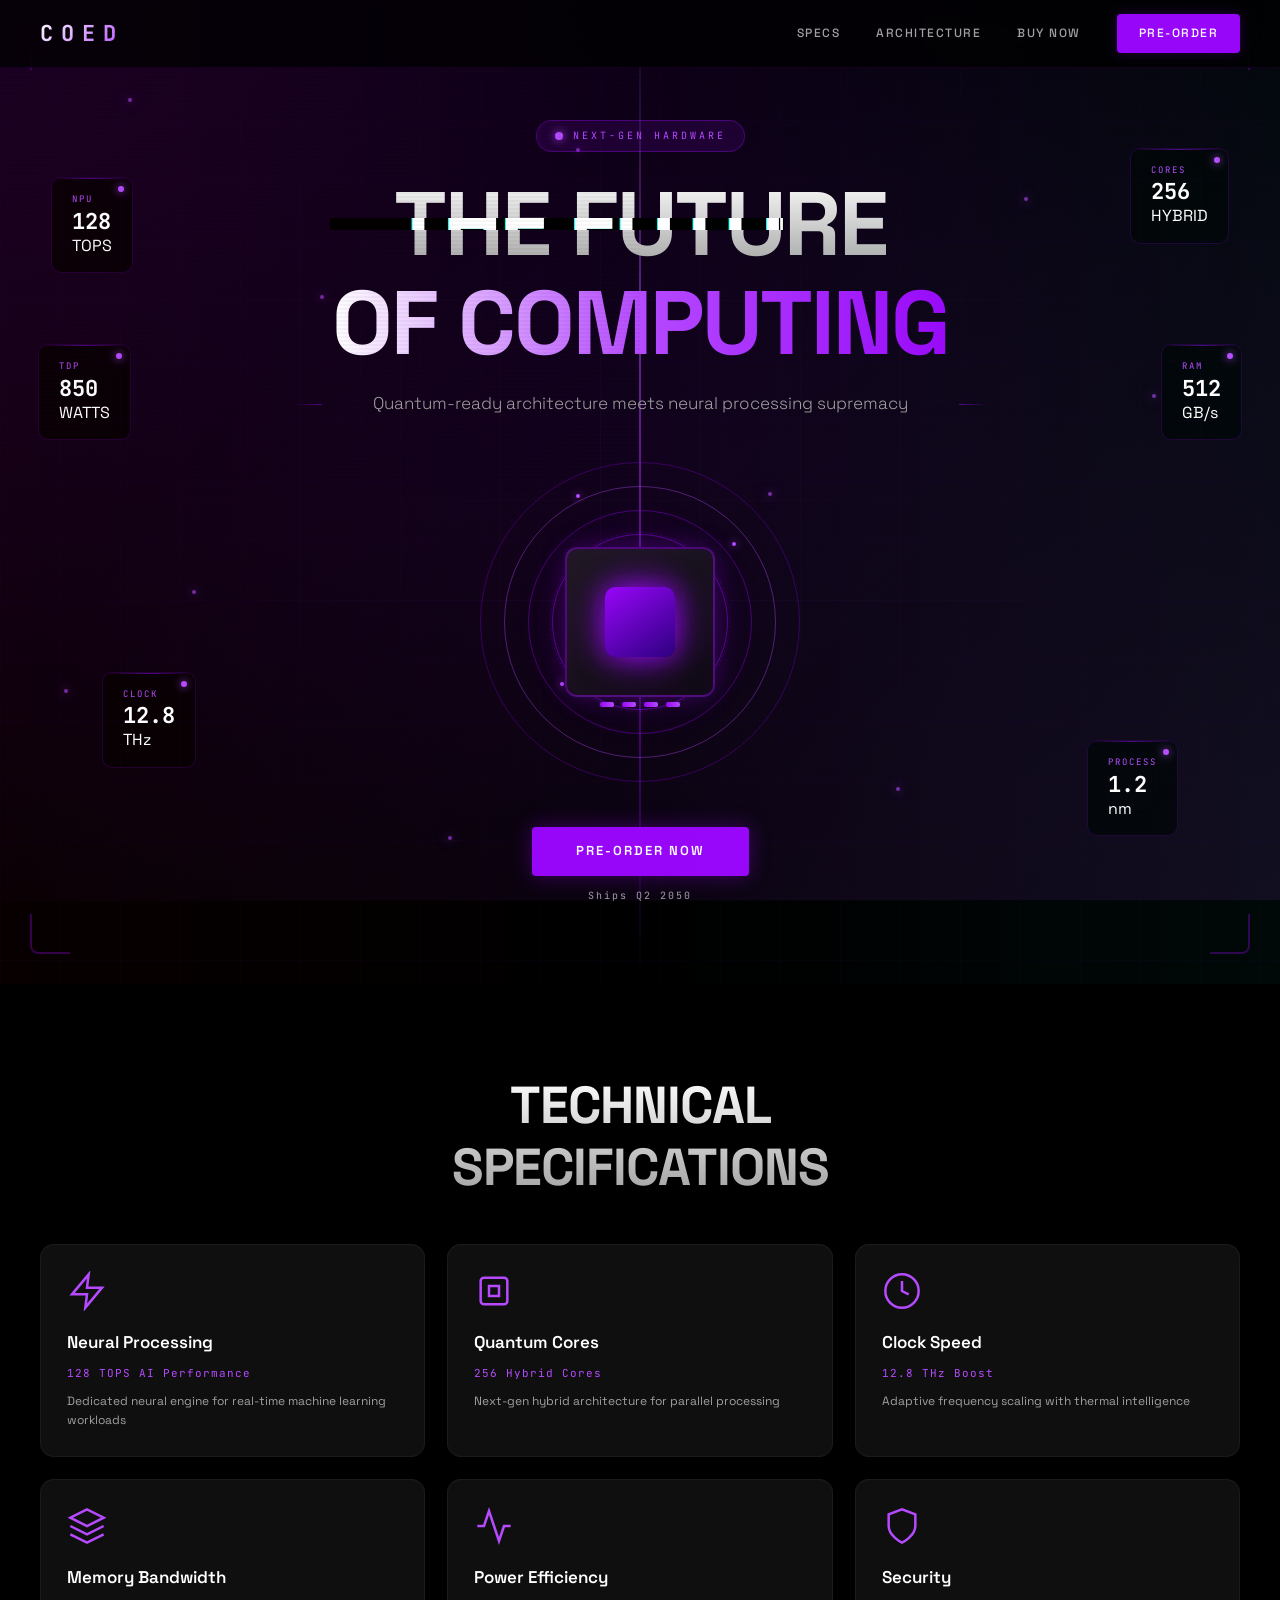
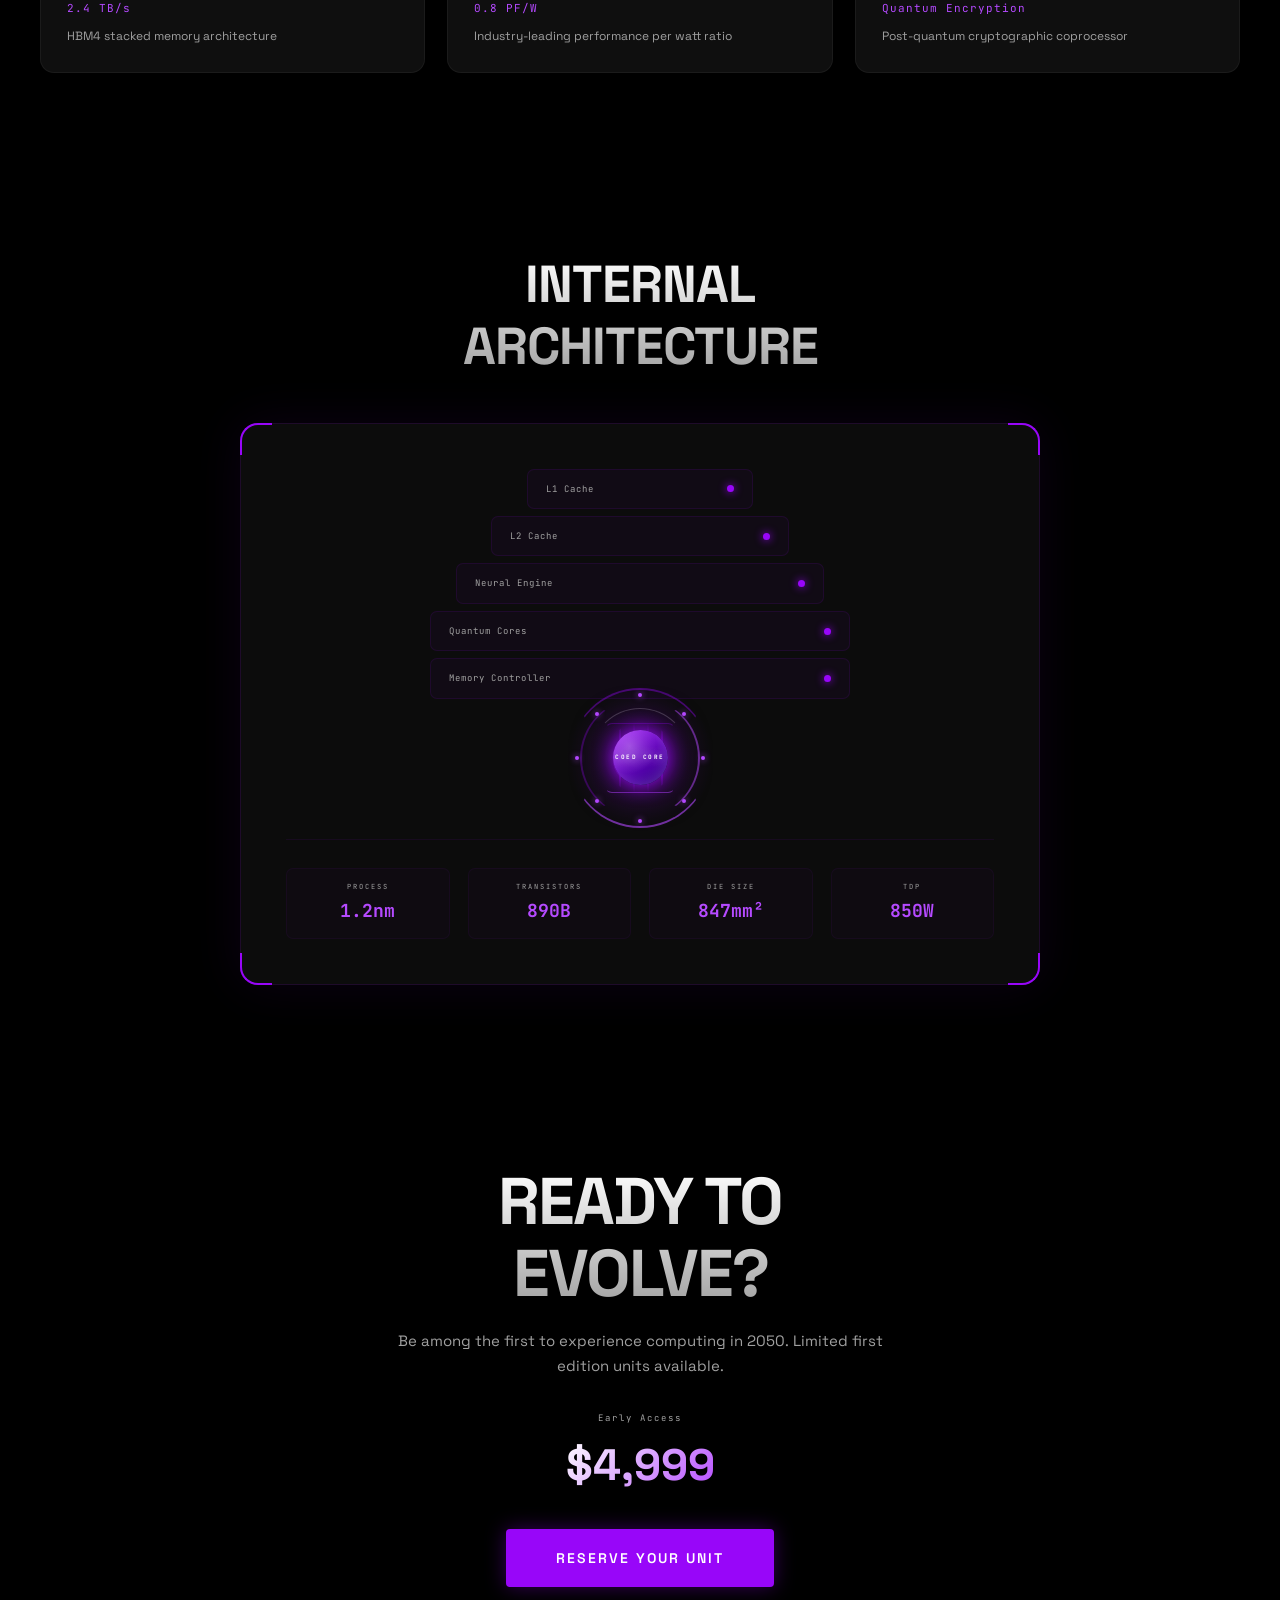
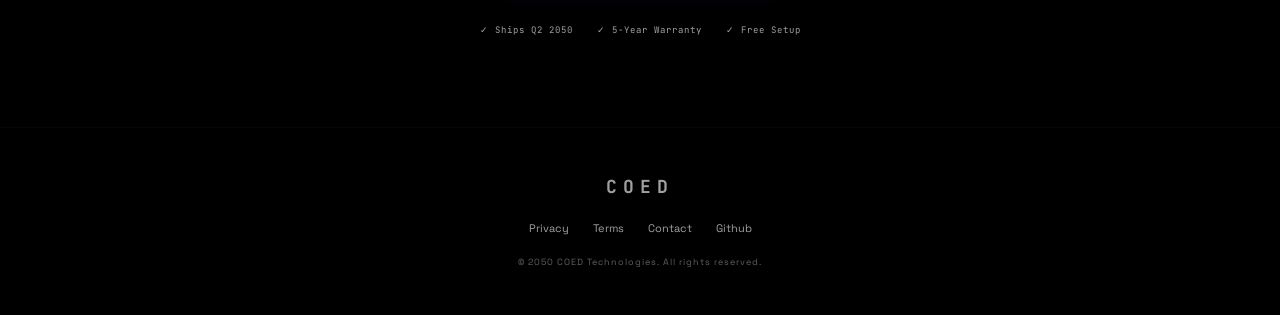
==== commit da81ed32: "Add files via upload Changed some bits in design and added buy page." ====
--- a/index.html
+++ b/index.html
@@ -26,6 +26,7 @@
             <div class="nav-links">
                 <a href="#features">Specs</a>
                 <a href="#breakdown">Architecture</a>
+                <a href="buy.html" class="nav-buy">Buy Now</a>
                 <a href="#preorder" class="nav-cta">Pre-Order</a>
             </div>
             <div class="mobile-menu-btn">
@@ -41,6 +42,7 @@
         <div class="mobile-menu-content">
             <a href="#features" class="mobile-link">Specs</a>
             <a href="#breakdown" class="mobile-link">Architecture</a>
+            <a href="buy.html" class="mobile-link">Buy</a>
             <a href="#preorder" class="mobile-link mobile-cta">Pre-Order</a>
         </div>
     </div>
@@ -122,16 +124,6 @@
             </div>
         </div>
 
-        <!-- Enhanced HUD Elements with Data Lines -->
-        <svg class="hud-connections" viewBox="0 0 100 100" preserveAspectRatio="none">
-            <line class="hud-line line-1" x1="15" y1="30" x2="35" y2="45" />
-            <line class="hud-line line-2" x1="85" y1="25" x2="65" y2="45" />
-            <line class="hud-line line-3" x1="20" y1="75" x2="35" y2="55" />
-            <line class="hud-line line-4" x1="80" y1="70" x2="65" y2="55" />
-            <line class="hud-line line-5" x1="25" y1="50" x2="40" y2="48" />
-            <line class="hud-line line-6" x1="75" y1="45" x2="60" y2="47" />
-        </svg>
-
         <div class="hud-element hud-1">
             <div class="hud-pulse"></div>
             <div class="hud-label">NPU</div>
@@ -362,7 +354,7 @@
                     <span class="price-value">$4,999</span>
                 </div>
 
-                <a href="#" class="cta-button cta-large">Reserve Your Unit</a>
+                <a href="#" class="cta-button cta-large" id="reserve-btn">Reserve Your Unit</a>
 
                 <div class="guarantee">
                     <span>✓ Ships Q2 2050</span>
@@ -382,11 +374,73 @@
                     <a href="#">Privacy</a>
                     <a href="#">Terms</a>
                     <a href="#">Contact</a>
+                    <a href="https://vanshdeveloper.github.io/coed" target="_blank">Github</a>
                 </div>
                 <p class="footer-copy">© 2050 COED Technologies. All rights reserved.</p>
             </div>
         </div>
     </footer>
+
+    <!-- Reservation Modal -->
+    <div class="reservation-modal" id="reservation-modal">
+        <div class="reservation-overlay"></div>
+        <div class="reservation-content">
+            <button class="reservation-close" id="reservation-close">&times;</button>
+            <div class="reservation-header">
+                <h2 class="reservation-title">RESERVE YOUR UNIT</h2>
+                <p class="reservation-subtitle">Join the quantum revolution</p>
+            </div>
+            <form class="reservation-form" id="reservation-form">
+                <div class="form-group">
+                    <label for="reserve-name">FULL NAME</label>
+                    <input type="text" id="reserve-name" name="name" required placeholder="Enter your name">
+                </div>
+                <div class="form-group">
+                    <label for="reserve-email">EMAIL ADDRESS</label>
+                    <input type="email" id="reserve-email" name="email" required placeholder="Enter your email">
+                </div>
+                <div class="form-group">
+                    <label for="reserve-product">SELECT PROCESSOR</label>
+                    <select id="reserve-product" name="product" required>
+                        <option value="">Choose your model</option>
+                        <option value="x1">COED X1 - $2,499</option>
+                        <option value="light">COED LIGHT - $1,799</option>
+                        <option value="elite">COED ELITE - $3,499</option>
+                        <option value="quantum">COED QUANTUM - $7,999</option>
+                        <option value="neural">COED NEURAL - $12,499</option>
+                    </select>
+                </div>
+                <button type="submit" class="reserve-submit-btn">
+                    <span class="btn-text">CONFIRM RESERVATION</span>
+                    <span class="btn-glow"></span>
+                </button>
+            </form>
+        </div>
+    </div>
+
+    <!-- Reservation Success Modal -->
+    <div class="reservation-success" id="reservation-success">
+        <div class="reservation-overlay"></div>
+        <div class="reservation-content success-content">
+            <div class="success-icon">
+                <div class="success-ring"></div>
+                <div class="success-ring delay-1"></div>
+                <div class="success-ring delay-2"></div>
+                <span class="success-check">✓</span>
+            </div>
+            <h2 class="success-title">RESERVATION CONFIRMED</h2>
+            <p class="success-message">Welcome to the future. We'll contact you when your COED processor is ready.</p>
+            <div class="success-details" id="success-details"></div>
+            <button class="reserve-submit-btn" id="success-close-btn">
+                <span class="btn-text">DONE</span>
+            </button>
+        </div>
+    </div>
+
+    <!-- Toast Notification -->
+    <div class="toast" id="toast">
+        <span class="toast-message">Added to cart!</span>
+    </div>
 
 </body>
 <script src="script.js"></script>
--- a/styles.css
+++ b/styles.css
@@ -1,38 +1,214 @@
 /* COED Processor Landing Page */
 
-* { margin: 0; padding: 0; box-sizing: border-box; }
-html { scroll-behavior: smooth; }
-body { font-family: 'Space Grotesk', sans-serif; background-color: #000000; color: #ffffff; line-height: 1.6; overflow-x: hidden; min-height: 100vh; }
-.container { max-width: 1400px; margin: 0 auto; padding: 0 40px; }
+* {
+    margin: 0;
+    padding: 0;
+    box-sizing: border-box;
+}
+
+html {
+    scroll-behavior: smooth;
+}
+
+body {
+    font-family: 'Space Grotesk', sans-serif;
+    background-color: #000000;
+    color: #ffffff;
+    line-height: 1.6;
+    overflow-x: hidden;
+    min-height: 100vh;
+}
+
+.container {
+    max-width: 1400px;
+    margin: 0 auto;
+    padding: 0 40px;
+}
 
 /* Clean Background */
-.plasma-bg { position: fixed; top: 0; left: 0; width: 100%; height: 100%; z-index: -1; overflow: hidden; pointer-events: none; background: #000000; }
-.circuit-pattern { position: absolute; top: 0; left: 0; width: 100%; height: 100%; background-image: linear-gradient(rgba(255,255,255,0.02) 1px, transparent 1px), linear-gradient(90deg, rgba(255,255,255,0.02) 1px, transparent 1px); background-size: 100px 100px; mask-image: radial-gradient(ellipse at center, black 0%, transparent 70%); -webkit-mask-image: radial-gradient(ellipse at center, black 0%, transparent 70%); }
+.plasma-bg {
+    position: fixed;
+    top: 0;
+    left: 0;
+    width: 100%;
+    height: 100%;
+    z-index: -1;
+    overflow: hidden;
+    pointer-events: none;
+    background: #000000;
+}
+
+.circuit-pattern {
+    position: absolute;
+    top: 0;
+    left: 0;
+    width: 100%;
+    height: 100%;
+    background-image: linear-gradient(rgba(255, 255, 255, 0.02) 1px, transparent 1px), linear-gradient(90deg, rgba(255, 255, 255, 0.02) 1px, transparent 1px);
+    background-size: 100px 100px;
+    mask-image: radial-gradient(ellipse at center, black 0%, transparent 70%);
+    -webkit-mask-image: radial-gradient(ellipse at center, black 0%, transparent 70%);
+}
 
 /* Navigation */
-.navbar { position: fixed; top: 0; left: 0; width: 100%; z-index: 1000; padding: 14px 0; background: rgba(0, 0, 0, 0.85); backdrop-filter: blur(15px); border-bottom: 1px solid rgba(152, 6, 249, 0.1); transition: background 0.3s ease; }
-.nav-container { max-width: 1400px; margin: 0 auto; padding: 0 40px; display: flex; justify-content: space-between; align-items: center; }
-.logo { font-family: 'JetBrains Mono', monospace; font-size: 22px; font-weight: 700; letter-spacing: 8px; background: linear-gradient(135deg, #ffffff, #b54aff); -webkit-background-clip: text; -webkit-text-fill-color: transparent; }
-.nav-links { display: flex; align-items: center; gap: 36px; }
-.nav-links a { color: #a0a0a0; text-decoration: none; font-size: 12px; font-weight: 500; letter-spacing: 1.5px; text-transform: uppercase; transition: color 0.2s ease, text-shadow 0.2s ease; }
-.nav-links a:hover { color: #ffffff; text-shadow: 0 0 12px rgba(152, 6, 249, 0.6); }
-.nav-cta { padding: 10px 22px; background: #9806f9; color: #fff !important; border-radius: 4px; font-weight: 600; font-size: 11px; box-shadow: 0 0 12px rgba(152, 6, 249, 0.25); transition: transform 0.2s ease, box-shadow 0.2s ease, background 0.2s ease; }
-.nav-cta:hover { transform: translateY(-2px); box-shadow: 0 0 20px rgba(152, 6, 249, 0.4); background: #b54aff; }
+.navbar {
+    position: fixed;
+    top: 0;
+    left: 0;
+    width: 100%;
+    z-index: 1000;
+    padding: 14px 0;
+    background: rgba(0, 0, 0, 0.85);
+    backdrop-filter: blur(15px);
+    border-bottom: 1px solid rgba(152, 6, 249, 0.1);
+    transition: background 0.3s ease;
+}
+
+.nav-container {
+    max-width: 1400px;
+    margin: 0 auto;
+    padding: 0 40px;
+    display: flex;
+    justify-content: space-between;
+    align-items: center;
+}
+
+.logo {
+    font-family: 'JetBrains Mono', monospace;
+    font-size: 22px;
+    font-weight: 700;
+    letter-spacing: 8px;
+    text-decoration: none;
+    background: linear-gradient(135deg, #ffffff, #b54aff);
+    -webkit-background-clip: text;
+    -webkit-text-fill-color: transparent;
+}
+
+.nav-links {
+    display: flex;
+    align-items: center;
+    gap: 36px;
+}
+
+.nav-links a {
+    color: #a0a0a0;
+    text-decoration: none;
+    font-size: 12px;
+    font-weight: 500;
+    letter-spacing: 1.5px;
+    text-transform: uppercase;
+    transition: color 0.2s ease, text-shadow 0.2s ease;
+}
+
+.nav-links a:hover {
+    color: #ffffff;
+    text-shadow: 0 0 12px rgba(152, 6, 249, 0.6);
+}
+
+.nav-cta {
+    padding: 10px 22px;
+    background: #9806f9;
+    color: #fff !important;
+    border-radius: 4px;
+    font-weight: 600;
+    font-size: 11px;
+    box-shadow: 0 0 12px rgba(152, 6, 249, 0.25);
+    transition: transform 0.2s ease, box-shadow 0.2s ease, background 0.2s ease;
+}
+
+.nav-cta:hover {
+    transform: translateY(-2px);
+    box-shadow: 0 0 20px rgba(152, 6, 249, 0.4);
+    background: #b54aff;
+}
 
 /* Mobile Menu */
-.mobile-menu-btn { display: none; flex-direction: column; justify-content: space-between; width: 22px; height: 14px; cursor: pointer; z-index: 1001; }
-.mobile-menu-btn span { display: block; width: 100%; height: 2px; background: #fff; border-radius: 2px; transition: transform 0.2s ease, opacity 0.2s ease; }
-.mobile-menu-btn.active span:nth-child(1) { transform: rotate(45deg) translate(3px, 3px); }
-.mobile-menu-btn.active span:nth-child(2) { opacity: 0; }
-.mobile-menu-btn.active span:nth-child(3) { transform: rotate(-45deg) translate(3px, -3px); }
-
-.mobile-menu { position: fixed; top: 0; left: 0; width: 100%; height: 100vh; background: rgba(0, 0, 0, 0.95); backdrop-filter: blur(15px); z-index: 999; display: flex; align-items: center; justify-content: center; opacity: 0; visibility: hidden; transition: opacity 0.3s ease, visibility 0.3s ease; }
-.mobile-menu.active { opacity: 1; visibility: visible; }
-.mobile-menu-content { display: flex; flex-direction: column; align-items: center; gap: 28px; }
-.mobile-link { font-size: 26px; font-weight: 600; color: #fff; text-decoration: none; letter-spacing: 2px; transition: color 0.2s ease, transform 0.2s ease; }
-.mobile-link:hover { color: #b54aff; transform: scale(1.05); }
-.mobile-cta { padding: 12px 32px; background: #9806f9; border-radius: 6px; margin-top: 14px; transition: background 0.2s ease, box-shadow 0.2s ease; }
-.mobile-cta:hover { background: #b54aff; box-shadow: 0 0 20px rgba(152, 6, 249, 0.4); }
+.mobile-menu-btn {
+    display: none;
+    flex-direction: column;
+    justify-content: space-between;
+    width: 22px;
+    height: 14px;
+    cursor: pointer;
+    z-index: 1001;
+}
+
+.mobile-menu-btn span {
+    display: block;
+    width: 100%;
+    height: 2px;
+    background: #fff;
+    border-radius: 2px;
+    transition: transform 0.2s ease, opacity 0.2s ease;
+}
+
+.mobile-menu-btn.active span:nth-child(1) {
+    transform: rotate(45deg) translate(5.5px, 3px);
+}
+
+.mobile-menu-btn.active span:nth-child(2) {
+    opacity: 0;
+}
+
+.mobile-menu-btn.active span:nth-child(3) {
+    transform: rotate(-45deg) translate(5.5px, -3px);
+}
+
+.mobile-menu {
+    position: fixed;
+    top: 0;
+    left: 0;
+    width: 100%;
+    height: 100vh;
+    background: rgba(0, 0, 0, 0.95);
+    backdrop-filter: blur(15px);
+    z-index: 999;
+    display: flex;
+    align-items: center;
+    justify-content: center;
+    opacity: 0;
+    visibility: hidden;
+    transition: opacity 0.3s ease, visibility 0.3s ease;
+}
+
+.mobile-menu.active {
+    opacity: 1;
+    visibility: visible;
+}
+
+.mobile-menu-content {
+    display: flex;
+    flex-direction: column;
+    align-items: center;
+    gap: 28px;
+}
+
+.mobile-link {
+    font-size: 26px;
+    font-weight: 600;
+    color: #fff;
+    text-decoration: none;
+    letter-spacing: 2px;
+    transition: color 0.2s ease, transform 0.2s ease;
+}
+
+.mobile-link:hover {
+    color: #b54aff;
+    transform: scale(1.05);
+}
+
+.mobile-cta {
+    padding: 12px 32px;
+    background: #9806f9;
+    border-radius: 6px;
+    margin-top: 14px;
+    transition: background 0.2s ease, box-shadow 0.2s ease;
+}
+
+.mobile-cta:hover {
+    background: #b54aff;
+    box-shadow: 0 0 20px rgba(152, 6, 249, 0.4);
+}
 
 /* ========================================
    FUTURISTIC HERO
@@ -43,16 +219,16 @@
    ======================================== */
 
 /* Animated Gradient Flow */
-.plasma-bg { 
-    position: fixed; 
-    top: 0; 
-    left: 0; 
-    width: 100%; 
-    height: 100%; 
-    z-index: -1; 
-    overflow: hidden; 
-    pointer-events: none; 
-    background: #000000; 
+.plasma-bg {
+    position: fixed;
+    top: 0;
+    left: 0;
+    width: 100%;
+    height: 100%;
+    z-index: -1;
+    overflow: hidden;
+    pointer-events: none;
+    background: #000000;
 }
 
 .plasma-bg::before {
@@ -62,7 +238,7 @@
     left: -50%;
     width: 200%;
     height: 200%;
-    background: 
+    background:
         radial-gradient(ellipse at 20% 20%, rgba(152, 6, 249, 0.15) 0%, transparent 50%),
         radial-gradient(ellipse at 80% 80%, rgba(181, 74, 255, 0.1) 0%, transparent 50%),
         radial-gradient(ellipse at 50% 50%, rgba(100, 0, 180, 0.08) 0%, transparent 60%);
@@ -70,309 +246,1333 @@
 }
 
 @keyframes gradient-flow {
-    0%, 100% { transform: translate(0, 0) rotate(0deg); }
-    25% { transform: translate(2%, 2%) rotate(1deg); }
-    50% { transform: translate(-1%, 3%) rotate(-1deg); }
-    75% { transform: translate(-2%, -1%) rotate(2deg); }
+
+    0%,
+    100% {
+        transform: translate(0, 0) rotate(0deg);
+    }
+
+    25% {
+        transform: translate(2%, 2%) rotate(1deg);
+    }
+
+    50% {
+        transform: translate(-1%, 3%) rotate(-1deg);
+    }
+
+    75% {
+        transform: translate(-2%, -1%) rotate(2deg);
+    }
 }
 
 /* Animated Noise Texture */
-.circuit-pattern { 
-    position: absolute; 
-    top: 0; 
-    left: 0; 
-    width: 100%; 
-    height: 100%; 
-    background-image: linear-gradient(rgba(255,255,255,0.02) 1px, transparent 1px), linear-gradient(90deg, rgba(255,255,255,0.02) 1px, transparent 1px); 
-    background-size: 100px 100px; 
-    mask-image: radial-gradient(ellipse at center, black 0%, transparent 70%); 
+.circuit-pattern {
+    position: absolute;
+    top: 0;
+    left: 0;
+    width: 100%;
+    height: 100%;
+    background-image: linear-gradient(rgba(255, 255, 255, 0.02) 1px, transparent 1px), linear-gradient(90deg, rgba(255, 255, 255, 0.02) 1px, transparent 1px);
+    background-size: 100px 100px;
+    mask-image: radial-gradient(ellipse at center, black 0%, transparent 70%);
     -webkit-mask-image: radial-gradient(ellipse at center, black 0%, transparent 70%);
     animation: circuit-move 20s linear infinite;
 }
 
 @keyframes circuit-move {
-    0% { background-position: 0 0; }
-    100% { background-position: 100px 100px; }
+    0% {
+        background-position: 0 0;
+    }
+
+    100% {
+        background-position: 100px 100px;
+    }
 }
 
 /* Hero Base */
-.hero { min-height: 100vh; display: flex; align-items: center; justify-content: center; position: relative; padding: 120px 40px 80px; overflow: hidden; }
-.hero::before { content: ''; position: absolute; top: 50%; left: 50%; transform: translate(-50%, -50%); width: 600px; height: 600px; background: radial-gradient(circle, rgba(152, 6, 249, 0.08) 0%, transparent 60%); pointer-events: none; }
+.hero {
+    min-height: 100vh;
+    display: flex;
+    align-items: center;
+    justify-content: center;
+    position: relative;
+    padding: 120px 40px 80px;
+    overflow: hidden;
+}
+
+.hero::before {
+    content: '';
+    position: absolute;
+    top: 50%;
+    left: 50%;
+    transform: translate(-50%, -50%);
+    width: 600px;
+    height: 600px;
+    background: radial-gradient(circle, rgba(152, 6, 249, 0.08) 0%, transparent 60%);
+    pointer-events: none;
+}
 
 /* Floating Particles */
-.particles-container { position: absolute; top: 0; left: 0; width: 100%; height: 100%; pointer-events: none; overflow: hidden; z-index: 1; }
-.particle { position: absolute; width: 4px; height: 4px; background: #b54aff; border-radius: 50%; box-shadow: 0 0 10px #b54aff, 0 0 20px #9806f9; animation: particle-float 15s infinite ease-in-out; opacity: 0.6; }
-.p1 { top: 10%; left: 10%; animation-delay: 0s; }
-.p2 { top: 20%; left: 80%; animation-delay: 2s; }
-.p3 { top: 60%; left: 15%; animation-delay: 4s; }
-.p4 { top: 80%; left: 70%; animation-delay: 1s; }
-.p5 { top: 40%; left: 90%; animation-delay: 3s; }
-.p6 { top: 70%; left: 5%; animation-delay: 5s; }
-.p7 { top: 30%; left: 25%; animation-delay: 2.5s; }
-.p8 { top: 50%; left: 60%; animation-delay: 1.5s; }
-.p9 { top: 15%; left: 45%; animation-delay: 3.5s; }
-.p10 { top: 85%; left: 35%; animation-delay: 4.5s; }
+.particles-container {
+    position: absolute;
+    top: 0;
+    left: 0;
+    width: 100%;
+    height: 100%;
+    pointer-events: none;
+    overflow: hidden;
+    z-index: 1;
+}
+
+.particle {
+    position: absolute;
+    width: 4px;
+    height: 4px;
+    background: #b54aff;
+    border-radius: 50%;
+    box-shadow: 0 0 10px #b54aff, 0 0 20px #9806f9;
+    animation: particle-float 15s infinite ease-in-out;
+    opacity: 0.6;
+}
+
+.p1 {
+    top: 10%;
+    left: 10%;
+    animation-delay: 0s;
+}
+
+.p2 {
+    top: 20%;
+    left: 80%;
+    animation-delay: 2s;
+}
+
+.p3 {
+    top: 60%;
+    left: 15%;
+    animation-delay: 4s;
+}
+
+.p4 {
+    top: 80%;
+    left: 70%;
+    animation-delay: 1s;
+}
+
+.p5 {
+    top: 40%;
+    left: 90%;
+    animation-delay: 3s;
+}
+
+.p6 {
+    top: 70%;
+    left: 5%;
+    animation-delay: 5s;
+}
+
+.p7 {
+    top: 30%;
+    left: 25%;
+    animation-delay: 2.5s;
+}
+
+.p8 {
+    top: 50%;
+    left: 60%;
+    animation-delay: 1.5s;
+}
+
+.p9 {
+    top: 15%;
+    left: 45%;
+    animation-delay: 3.5s;
+}
+
+.p10 {
+    top: 85%;
+    left: 35%;
+    animation-delay: 4.5s;
+}
 
 @keyframes particle-float {
-    0%, 100% { transform: translateY(0) translateX(0); opacity: 0.4; }
-    25% { transform: translateY(-30px) translateX(15px); opacity: 0.8; }
-    50% { transform: translateY(-15px) translateX(-10px); opacity: 0.6; }
-    75% { transform: translateY(-45px) translateX(20px); opacity: 0.9; }
+
+    0%,
+    100% {
+        transform: translateY(0) translateX(0);
+        opacity: 0.4;
+    }
+
+    25% {
+        transform: translateY(-30px) translateX(15px);
+        opacity: 0.8;
+    }
+
+    50% {
+        transform: translateY(-15px) translateX(-10px);
+        opacity: 0.6;
+    }
+
+    75% {
+        transform: translateY(-45px) translateX(20px);
+        opacity: 0.9;
+    }
 }
 
 /* Grid Overlay */
-.hero-grid { position: absolute; top: 0; left: 0; width: 100%; height: 100%; background-image: linear-gradient(rgba(152, 6, 249, 0.03) 1px, transparent 1px), linear-gradient(90deg, rgba(152, 6, 249, 0.03) 1px, transparent 1px); background-size: 60px 60px; animation: grid-pulse 4s ease-in-out infinite; pointer-events: none; z-index: 1; }
+.hero-grid {
+    position: absolute;
+    top: 0;
+    left: 0;
+    width: 100%;
+    height: 100%;
+    background-image: linear-gradient(rgba(152, 6, 249, 0.03) 1px, transparent 1px), linear-gradient(90deg, rgba(152, 6, 249, 0.03) 1px, transparent 1px);
+    background-size: 60px 60px;
+    animation: grid-pulse 4s ease-in-out infinite;
+    pointer-events: none;
+    z-index: 1;
+}
+
 @keyframes grid-pulse {
-    0%, 100% { opacity: 0.3; }
-    50% { opacity: 0.6; }
+
+    0%,
+    100% {
+        opacity: 0.3;
+    }
+
+    50% {
+        opacity: 0.6;
+    }
 }
 
 /* Scanning Beam */
-.scan-beam { position: absolute; top: 0; left: 50%; transform: translateX(-50%); width: 2px; height: 100%; background: linear-gradient(to bottom, transparent, #b54aff, #9806f9, transparent); animation: scan 3s linear infinite; opacity: 0.5; z-index: 5; pointer-events: none; }
+.scan-beam {
+    position: absolute;
+    top: 0;
+    left: 50%;
+    transform: translateX(-50%);
+    width: 2px;
+    height: 100%;
+    background: linear-gradient(to bottom, transparent, #b54aff, #9806f9, transparent);
+    animation: scan 3s linear infinite;
+    opacity: 0.5;
+    z-index: 5;
+    pointer-events: none;
+}
+
 @keyframes scan {
-    0% { top: -100%; opacity: 0; }
-    10% { opacity: 0.5; }
-    90% { opacity: 0.5; }
-    100% { top: 100%; opacity: 0; }
+    0% {
+        top: -100%;
+        opacity: 0;
+    }
+
+    10% {
+        opacity: 0.5;
+    }
+
+    90% {
+        opacity: 0.5;
+    }
+
+    100% {
+        top: 100%;
+        opacity: 0;
+    }
 }
 
 /* Hero Content */
-.hero-content { text-align: center; max-width: 850px; z-index: 10; position: relative; }
+.hero-content {
+    text-align: center;
+    max-width: 850px;
+    z-index: 10;
+    position: relative;
+}
 
 /* Enhanced Badge */
-.hero-badge { display: inline-flex; align-items: center; gap: 10px; padding: 7px 18px; background: rgba(152, 6, 249, 0.12); border: 1px solid rgba(152, 6, 249, 0.35); border-radius: 18px; font-family: 'JetBrains Mono', monospace; font-size: 10px; letter-spacing: 3px; color: #b54aff; margin-bottom: 22px; transition: background 0.2s ease, border-color 0.2s ease; position: relative; overflow: hidden; }
-.hero-badge:hover { background: rgba(152, 6, 249, 0.18); border-color: rgba(152, 6, 249, 0.5); }
-.badge-pulse { width: 8px; height: 8px; background: #b54aff; border-radius: 50%; box-shadow: 0 0 10px #b54aff; animation: badge-pulse 1.5s ease-in-out infinite; }
+.hero-badge {
+    display: inline-flex;
+    align-items: center;
+    gap: 10px;
+    padding: 7px 18px;
+    background: rgba(152, 6, 249, 0.12);
+    border: 1px solid rgba(152, 6, 249, 0.35);
+    border-radius: 18px;
+    font-family: 'JetBrains Mono', monospace;
+    font-size: 10px;
+    letter-spacing: 3px;
+    color: #b54aff;
+    margin-bottom: 22px;
+    transition: background 0.2s ease, border-color 0.2s ease;
+    position: relative;
+    overflow: hidden;
+}
+
+.hero-badge:hover {
+    background: rgba(152, 6, 249, 0.18);
+    border-color: rgba(152, 6, 249, 0.5);
+}
+
+.badge-pulse {
+    width: 8px;
+    height: 8px;
+    background: #b54aff;
+    border-radius: 50%;
+    box-shadow: 0 0 10px #b54aff;
+    animation: badge-pulse 1.5s ease-in-out infinite;
+}
+
 @keyframes badge-pulse {
-    0%, 100% { transform: scale(1); opacity: 1; }
-    50% { transform: scale(1.5); opacity: 0.5; }
+
+    0%,
+    100% {
+        transform: scale(1);
+        opacity: 1;
+    }
+
+    50% {
+        transform: scale(1.5);
+        opacity: 0.5;
+    }
 }
 
 /* Glitch/Holographic Title */
-.hero-title { font-size: clamp(44px, 10vw, 90px); font-weight: 700; line-height: 1.1; letter-spacing: -2px; margin-bottom: 18px; position: relative; }
-.hero-title .title-line { display: block; background: linear-gradient(180deg, #fff 0%, #a0a0a0 100%); -webkit-background-clip: text; -webkit-text-fill-color: transparent; position: relative; }
-.hero-title .title-accent { background: linear-gradient(90deg, #fff, #b54aff, #9806f9, #b54aff, #fff); -webkit-background-clip: text; -webkit-text-fill-color: transparent; background-size: 200% 100%; animation: title-gradient 4s ease infinite; }
+.hero-title {
+    font-size: clamp(44px, 10vw, 90px);
+    font-weight: 700;
+    line-height: 1.1;
+    letter-spacing: -2px;
+    margin-bottom: 18px;
+    position: relative;
+}
+
+.hero-title .title-line {
+    display: block;
+    background: linear-gradient(180deg, #fff 0%, #a0a0a0 100%);
+    -webkit-background-clip: text;
+    -webkit-text-fill-color: transparent;
+    position: relative;
+}
+
+.hero-title .title-accent {
+    background: linear-gradient(90deg, #fff, #b54aff, #9806f9, #b54aff, #fff);
+    -webkit-background-clip: text;
+    -webkit-text-fill-color: transparent;
+    background-size: 200% 100%;
+    animation: title-gradient 4s ease infinite;
+}
+
 @keyframes title-gradient {
-    0%, 100% { background-position: 0% 50%; }
-    50% { background-position: 100% 50%; }
+
+    0%,
+    100% {
+        background-position: 0% 50%;
+    }
+
+    50% {
+        background-position: 100% 50%;
+    }
 }
 
 /* Glitch Effect on Hover */
-.hero-title:hover .title-line { animation: glitch 0.3s ease; }
+.hero-title:hover .title-line {
+    animation: glitch 0.3s ease;
+}
+
 @keyframes glitch {
-    0% { transform: translate(0); }
-    20% { transform: translate(-2px, 2px); }
-    40% { transform: translate(-2px, -2px); }
-    60% { transform: translate(2px, 2px); }
-    80% { transform: translate(2px, -2px); }
-    100% { transform: translate(0); }
-}
-
-.hero-subtitle { font-size: 17px; color: #a0a0a0; margin-bottom: 45px; font-weight: 300; position: relative; }
-.hero-subtitle::before, .hero-subtitle::after { content: ''; position: absolute; top: 50%; width: 30px; height: 1px; background: linear-gradient(90deg, transparent, rgba(152, 6, 249, 0.5)); }
-.hero-subtitle::before { left: -40px; }
-.hero-subtitle::after { right: -40px; background: linear-gradient(90deg, rgba(152, 6, 249, 0.5), transparent); }
+    0% {
+        transform: translate(0);
+    }
+
+    20% {
+        transform: translate(-2px, 2px);
+    }
+
+    40% {
+        transform: translate(-2px, -2px);
+    }
+
+    60% {
+        transform: translate(2px, 2px);
+    }
+
+    80% {
+        transform: translate(2px, -2px);
+    }
+
+    100% {
+        transform: translate(0);
+    }
+}
+
+.hero-subtitle {
+    font-size: 17px;
+    color: #a0a0a0;
+    margin-bottom: 45px;
+    font-weight: 300;
+    position: relative;
+}
+
+.hero-subtitle::before,
+.hero-subtitle::after {
+    content: '';
+    position: absolute;
+    top: 50%;
+    width: 30px;
+    height: 1px;
+    background: linear-gradient(90deg, transparent, rgba(152, 6, 249, 0.5));
+}
+
+.hero-subtitle::before {
+    left: -40px;
+}
+
+.hero-subtitle::after {
+    right: -40px;
+    background: linear-gradient(90deg, rgba(152, 6, 249, 0.5), transparent);
+}
 
 /* ========================================
    PROCESSOR SHOWCASE
    ======================================== */
 
-.processor-showcase { margin: 45px 0; position: relative; display: flex; justify-content: center; align-items: center; }
-.processor-container { position: relative; width: 320px; height: 320px; }
+.processor-showcase {
+    margin: 45px 0;
+    position: relative;
+    display: flex;
+    justify-content: center;
+    align-items: center;
+}
+
+.processor-container {
+    position: relative;
+    width: 320px;
+    height: 320px;
+}
 
 /* Extended Energy Rings */
-.energy-ring { position: absolute; border-radius: 50%; border: 1px solid rgba(152, 6, 249, 0.4); animation: ring-pulse 3s ease-out infinite; }
-.ring-1 { width: 100%; height: 100%; top: 0; left: 0; border-color: rgba(152, 6, 249, 0.3); }
-.ring-2 { width: 85%; height: 85%; top: 7.5%; left: 7.5%; animation-delay: 0.5s; border-color: rgba(181, 74, 255, 0.4); }
-.ring-3 { width: 70%; height: 70%; top: 15%; left: 15%; animation-delay: 1s; }
-.ring-4 { width: 55%; height: 55%; top: 22.5%; left: 22.5%; animation-delay: 1.5s; border-color: rgba(152, 6, 249, 0.5); }
-.ring-5 { width: 40%; height: 40%; top: 30%; left: 30%; animation-delay: 2s; border-color: rgba(255, 255, 255, 0.2); }
-
-@keyframes ring-pulse { 
-    0% { transform: scale(1); opacity: 0.6; } 
-    100% { transform: scale(1.5); opacity: 0; } 
+.energy-ring {
+    position: absolute;
+    border-radius: 50%;
+    border: 1px solid rgba(152, 6, 249, 0.4);
+    animation: ring-pulse 3s ease-out infinite;
+}
+
+.ring-1 {
+    width: 100%;
+    height: 100%;
+    top: 0;
+    left: 0;
+    border-color: rgba(152, 6, 249, 0.3);
+}
+
+.ring-2 {
+    width: 85%;
+    height: 85%;
+    top: 7.5%;
+    left: 7.5%;
+    animation-delay: 0.5s;
+    border-color: rgba(181, 74, 255, 0.4);
+}
+
+.ring-3 {
+    width: 70%;
+    height: 70%;
+    top: 15%;
+    left: 15%;
+    animation-delay: 1s;
+}
+
+.ring-4 {
+    width: 55%;
+    height: 55%;
+    top: 22.5%;
+    left: 22.5%;
+    animation-delay: 1.5s;
+    border-color: rgba(152, 6, 249, 0.5);
+}
+
+.ring-5 {
+    width: 40%;
+    height: 40%;
+    top: 30%;
+    left: 30%;
+    animation-delay: 2s;
+    border-color: rgba(255, 255, 255, 0.2);
+}
+
+@keyframes ring-pulse {
+    0% {
+        transform: scale(1);
+        opacity: 0.6;
+    }
+
+    100% {
+        transform: scale(1.5);
+        opacity: 0;
+    }
 }
 
 /* Orbiting Satellites */
-.satellite { position: absolute; width: 12px; height: 12px; border-radius: 50%; animation: satellite-orbit 8s linear infinite; z-index: 15; }
-.sat-1 { top: -15px; left: 50%; margin-left: -6px; animation-duration: 6s; }
-.sat-2 { top: 50%; right: -15px; margin-top: -6px; animation-duration: 7s; animation-direction: reverse; }
-.sat-3 { bottom: -15px; left: 50%; margin-left: -6px; animation-duration: 5s; }
-.sat-4 { top: 50%; left: -15px; margin-top: -6px; animation-duration: 8s; animation-direction: reverse; }
-
-.satellite-dot { width: 100%; height: 100%; background: #b54aff; border-radius: 50%; box-shadow: 0 0 10px #b54aff, 0 0 20px #9806f9; animation: satellite-pulse 1.5s ease-in-out infinite; }
+.satellite {
+    position: absolute;
+    width: 12px;
+    height: 12px;
+    border-radius: 50%;
+    animation: satellite-orbit 8s linear infinite;
+    z-index: 15;
+}
+
+.sat-1 {
+    top: -15px;
+    left: 50%;
+    margin-left: -6px;
+    animation-duration: 6s;
+}
+
+.sat-2 {
+    top: 50%;
+    right: -15px;
+    margin-top: -6px;
+    animation-duration: 7s;
+    animation-direction: reverse;
+}
+
+.sat-3 {
+    bottom: -15px;
+    left: 50%;
+    margin-left: -6px;
+    animation-duration: 5s;
+}
+
+.sat-4 {
+    top: 50%;
+    left: -15px;
+    margin-top: -6px;
+    animation-duration: 8s;
+    animation-direction: reverse;
+}
+
+.satellite-dot {
+    width: 100%;
+    height: 100%;
+    background: #b54aff;
+    border-radius: 50%;
+    box-shadow: 0 0 10px #b54aff, 0 0 20px #9806f9;
+    animation: satellite-pulse 1.5s ease-in-out infinite;
+}
 
 @keyframes satellite-orbit {
-    0% { transform: rotate(0deg); }
-    100% { transform: rotate(360deg); }
+    0% {
+        transform: rotate(0deg);
+    }
+
+    100% {
+        transform: rotate(360deg);
+    }
 }
 
 @keyframes satellite-pulse {
-    0%, 100% { transform: scale(1); box-shadow: 0 0 10px #b54aff, 0 0 20px #9806f9; }
-    50% { transform: scale(1.3); box-shadow: 0 0 15px #b54aff, 0 0 30px #9806f9; }
+
+    0%,
+    100% {
+        transform: scale(1);
+        box-shadow: 0 0 10px #b54aff, 0 0 20px #9806f9;
+    }
+
+    50% {
+        transform: scale(1.3);
+        box-shadow: 0 0 15px #b54aff, 0 0 30px #9806f9;
+    }
 }
 
 /* Data Stream Particles */
-.data-stream-hero { position: absolute; width: 4px; height: 4px; background: #b54aff; border-radius: 50%; box-shadow: 0 0 8px #b54aff; animation: data-flow 2s linear infinite; }
-.stream-1 { top: 10%; left: 30%; animation-delay: 0s; }
-.stream-2 { top: 25%; right: 20%; animation-delay: 0.5s; }
-.stream-3 { bottom: 30%; left: 25%; animation-delay: 1s; }
-.stream-4 { top: 40%; right: 30%; animation-delay: 1.5s; }
+.data-stream-hero {
+    position: absolute;
+    width: 4px;
+    height: 4px;
+    background: #b54aff;
+    border-radius: 50%;
+    box-shadow: 0 0 8px #b54aff;
+    animation: data-flow 2s linear infinite;
+}
+
+.stream-1 {
+    top: 10%;
+    left: 30%;
+    animation-delay: 0s;
+}
+
+.stream-2 {
+    top: 25%;
+    right: 20%;
+    animation-delay: 0.5s;
+}
+
+.stream-3 {
+    bottom: 30%;
+    left: 25%;
+    animation-delay: 1s;
+}
+
+.stream-4 {
+    top: 40%;
+    right: 30%;
+    animation-delay: 1.5s;
+}
 
 @keyframes data-flow {
-    0% { opacity: 0; transform: translateY(0); }
-    20% { opacity: 1; }
-    80% { opacity: 1; }
-    100% { opacity: 0; transform: translateY(30px); }
+    0% {
+        opacity: 0;
+        transform: translateY(0);
+    }
+
+    20% {
+        opacity: 1;
+    }
+
+    80% {
+        opacity: 1;
+    }
+
+    100% {
+        opacity: 0;
+        transform: translateY(30px);
+    }
 }
 
 /* Processor Chip */
-.processor-chip { position: absolute; top: 50%; left: 50%; transform: translate(-50%, -50%); width: 150px; height: 150px; background: linear-gradient(145deg, #1a1a1a, #0a0a0a); border: 2px solid rgba(152, 6, 249, 0.45); border-radius: 12px; display: flex; align-items: center; justify-content: center; box-shadow: 0 0 25px rgba(152, 6, 249, 0.25), inset 0 0 30px rgba(152, 6, 249, 0.1); transition: box-shadow 0.3s ease, border-color 0.3s ease; z-index: 10; }
-.processor-chip:hover { box-shadow: 0 0 50px rgba(152, 6, 249, 0.5), inset 0 0 40px rgba(152, 6, 249, 0.15); border-color: rgba(152, 6, 249, 0.8); }
+.processor-chip {
+    position: absolute;
+    top: 50%;
+    left: 50%;
+    transform: translate(-50%, -50%);
+    width: 150px;
+    height: 150px;
+    background: linear-gradient(145deg, #1a1a1a, #0a0a0a);
+    border: 2px solid rgba(152, 6, 249, 0.45);
+    border-radius: 12px;
+    display: flex;
+    align-items: center;
+    justify-content: center;
+    box-shadow: 0 0 25px rgba(152, 6, 249, 0.25), inset 0 0 30px rgba(152, 6, 249, 0.1);
+    transition: box-shadow 0.3s ease, border-color 0.3s ease;
+    z-index: 10;
+}
+
+.processor-chip:hover {
+    box-shadow: 0 0 50px rgba(152, 6, 249, 0.5), inset 0 0 40px rgba(152, 6, 249, 0.15);
+    border-color: rgba(152, 6, 249, 0.8);
+}
 
 /* Chip Circuit Pattern */
-.chip-circuit { position: absolute; top: 0; left: 0; width: 100%; height: 100%; border-radius: 12px; overflow: hidden; opacity: 0.3; }
-.chip-circuit::before { content: ''; position: absolute; top: 20%; left: 0; width: 100%; height: 1px; background: linear-gradient(90deg, transparent, rgba(152, 6, 249, 0.5), transparent); }
-.chip-circuit::after { content: ''; position: absolute; top: 0; left: 30%; width: 1px; height: 100%; background: linear-gradient(180deg, transparent, rgba(152, 6, 249, 0.5), transparent); }
+.chip-circuit {
+    position: absolute;
+    top: 0;
+    left: 0;
+    width: 100%;
+    height: 100%;
+    border-radius: 12px;
+    overflow: hidden;
+    opacity: 0.3;
+}
+
+.chip-circuit::before {
+    content: '';
+    position: absolute;
+    top: 20%;
+    left: 0;
+    width: 100%;
+    height: 1px;
+    background: linear-gradient(90deg, transparent, rgba(152, 6, 249, 0.5), transparent);
+}
+
+.chip-circuit::after {
+    content: '';
+    position: absolute;
+    top: 0;
+    left: 30%;
+    width: 1px;
+    height: 100%;
+    background: linear-gradient(180deg, transparent, rgba(152, 6, 249, 0.5), transparent);
+}
 
 /* Chip Core */
-.chip-core { position: relative; width: 70px; height: 70px; background: linear-gradient(145deg, #9806f9, #2d0080); border-radius: 10px; box-shadow: 0 0 30px #9806f9, 0 0 60px rgba(152, 6, 249, 0.5); animation: core-glow 2.5s ease-in-out infinite; display: flex; align-items: center; justify-content: center; }
+.chip-core {
+    position: relative;
+    width: 70px;
+    height: 70px;
+    background: linear-gradient(145deg, #9806f9, #2d0080);
+    border-radius: 10px;
+    box-shadow: 0 0 30px #9806f9, 0 0 60px rgba(152, 6, 249, 0.5);
+    animation: core-glow 2.5s ease-in-out infinite;
+    display: flex;
+    align-items: center;
+    justify-content: center;
+}
+
 /* .chip-core .core-inner { width: 30px; height: 30px; background: #fff; border-radius: 50%; box-shadow: 0 0 20px #fff; animation: core-inner-pulse 1.5s ease-in-out infinite; } */
-.chip-core .core-glow { position: absolute; width: 100%; height: 100%; border-radius: 10px; background: radial-gradient(circle at 30% 30%, rgba(255,255,255,0.3), transparent 60%); animation: shimmer 2s ease-in-out infinite; }
-
-@keyframes core-glow { 
-    0%, 100% { box-shadow: 0 0 30px #9806f9, 0 0 60px rgba(152, 6, 249, 0.5); } 
-    50% { box-shadow: 0 0 50px #9806f9, 0 0 80px rgba(152, 6, 249, 0.7); } 
+.chip-core .core-glow {
+    position: absolute;
+    width: 100%;
+    height: 100%;
+    border-radius: 10px;
+    background: radial-gradient(circle at 30% 30%, rgba(255, 255, 255, 0.3), transparent 60%);
+    animation: shimmer 2s ease-in-out infinite;
+}
+
+@keyframes core-glow {
+
+    0%,
+    100% {
+        box-shadow: 0 0 30px #9806f9, 0 0 60px rgba(152, 6, 249, 0.5);
+    }
+
+    50% {
+        box-shadow: 0 0 50px #9806f9, 0 0 80px rgba(152, 6, 249, 0.7);
+    }
 }
 
 @keyframes core-inner-pulse {
-    0%, 100% { transform: scale(1); box-shadow: 0 0 20px #fff; }
-    50% { transform: scale(1.2); box-shadow: 0 0 30px #fff, 0 0 50px #b54aff; }
+
+    0%,
+    100% {
+        transform: scale(1);
+        box-shadow: 0 0 20px #fff;
+    }
+
+    50% {
+        transform: scale(1.2);
+        box-shadow: 0 0 30px #fff, 0 0 50px #b54aff;
+    }
 }
 
 @keyframes shimmer {
-    0%, 100% { opacity: 0.5; }
-    50% { opacity: 1; }
-}
-
-.chip-pins { position: absolute; bottom: -12px; display: flex; gap: 8px; }
-.chip-pins span { width: 14px; height: 5px; background: linear-gradient(90deg, #9806f9, #b54aff); border-radius: 2px; animation: pin-pulse 2s ease-in-out infinite; }
-.chip-pins span:nth-child(odd) { animation-delay: 0.3s; }
+
+    0%,
+    100% {
+        opacity: 0.5;
+    }
+
+    50% {
+        opacity: 1;
+    }
+}
+
+.chip-pins {
+    position: absolute;
+    bottom: -12px;
+    display: flex;
+    gap: 8px;
+}
+
+.chip-pins span {
+    width: 14px;
+    height: 5px;
+    background: linear-gradient(90deg, #9806f9, #b54aff);
+    border-radius: 2px;
+    animation: pin-pulse 2s ease-in-out infinite;
+}
+
+.chip-pins span:nth-child(odd) {
+    animation-delay: 0.3s;
+}
 
 @keyframes pin-pulse {
-    0%, 100% { opacity: 0.7; }
-    50% { opacity: 1; }
+
+    0%,
+    100% {
+        opacity: 0.7;
+    }
+
+    50% {
+        opacity: 1;
+    }
 }
 
 /* Pulse Glow */
-.pulse-glow { position: absolute; top: 50%; left: 50%; transform: translate(-50%, -50%); width: 250px; height: 250px; background: radial-gradient(circle, rgba(152, 6, 249, 0.15) 0%, transparent 70%); animation: pulse-glow 3s ease-in-out infinite; z-index: 5; }
-@keyframes pulse-glow { 0%, 100% { transform: translate(-50%, -50%) scale(1); opacity: 0.4; } 50% { transform: translate(-50%, -50%) scale(1.15); opacity: 0.7; } }
+.pulse-glow {
+    position: absolute;
+    top: 50%;
+    left: 50%;
+    transform: translate(-50%, -50%);
+    width: 250px;
+    height: 250px;
+    background: radial-gradient(circle, rgba(152, 6, 249, 0.15) 0%, transparent 70%);
+    animation: pulse-glow 3s ease-in-out infinite;
+    z-index: 5;
+}
+
+@keyframes pulse-glow {
+
+    0%,
+    100% {
+        transform: translate(-50%, -50%) scale(1);
+        opacity: 0.4;
+    }
+
+    50% {
+        transform: translate(-50%, -50%) scale(1.15);
+        opacity: 0.7;
+    }
+}
 
 /* Holographic Rings */
-.holo-ring { position: absolute; top: 50%; left: 50%; transform: translate(-50%, -50%); border-radius: 50%; border: 1px solid rgba(152, 6, 249, 0.3); animation: holo-rotate 10s linear infinite; z-index: 3; }
-.hr1 { width: 200px; height: 200px; border-color: transparent rgba(152, 6, 249, 0.2) rgba(181, 74, 255, 0.3) transparent; }
-.hr2 { width: 180px; height: 180px; animation-direction: reverse; animation-duration: 8s; border-color: transparent transparent rgba(152, 6, 249, 0.2) rgba(255, 255, 255, 0.1); }
+.holo-ring {
+    position: absolute;
+    top: 50%;
+    left: 50%;
+    transform: translate(-50%, -50%);
+    border-radius: 50%;
+    border: 1px solid rgba(152, 6, 249, 0.3);
+    animation: holo-rotate 10s linear infinite;
+    z-index: 3;
+}
+
+.hr1 {
+    width: 200px;
+    height: 200px;
+    border-color: transparent rgba(152, 6, 249, 0.2) rgba(181, 74, 255, 0.3) transparent;
+}
+
+.hr2 {
+    width: 180px;
+    height: 180px;
+    animation-direction: reverse;
+    animation-duration: 8s;
+    border-color: transparent transparent rgba(152, 6, 249, 0.2) rgba(255, 255, 255, 0.1);
+}
 
 @keyframes holo-rotate {
-    0% { transform: translate(-50%, -50%) rotate(0deg); }
-    100% { transform: translate(-50%, -50%) rotate(360deg); }
+    0% {
+        transform: translate(-50%, -50%) rotate(0deg);
+    }
+
+    100% {
+        transform: translate(-50%, -50%) rotate(360deg);
+    }
 }
 
 /* Core Outer Glow */
-.core-outer { position: absolute; top: 50%; left: 50%; transform: translate(-50%, -50%); width: 180px; height: 180px; border: 1px dashed rgba(152, 6, 249, 0.2); border-radius: 50%; animation: outer-rotate 20s linear infinite; z-index: 2; }
+.core-outer {
+    position: absolute;
+    top: 50%;
+    left: 50%;
+    transform: translate(-50%, -50%);
+    width: 180px;
+    height: 180px;
+    border: 1px dashed rgba(152, 6, 249, 0.2);
+    border-radius: 50%;
+    animation: outer-rotate 20s linear infinite;
+    z-index: 2;
+}
+
 @keyframes outer-rotate {
-    0% { transform: translate(-50%, -50%) rotate(0deg); }
-    100% { transform: translate(-50%, -50%) rotate(360deg); }
+    0% {
+        transform: translate(-50%, -50%) rotate(0deg);
+    }
+
+    100% {
+        transform: translate(-50%, -50%) rotate(360deg);
+    }
 }
 
 /* CTA */
-.hero-cta { display: flex; flex-direction: column; align-items: center; gap: 12px; }
-.cta-button { display: inline-block; padding: 14px 44px; background: #9806f9; color: #fff; text-decoration: none; font-size: 13px; font-weight: 600; letter-spacing: 2px; text-transform: uppercase; border-radius: 4px; box-shadow: 0 0 20px rgba(152, 6, 249, 0.35); transition: transform 0.2s ease, box-shadow 0.2s ease, background 0.2s ease; animation: cta-pulse 2s ease-in-out infinite; }
-.cta-button:hover { transform: translateY(-3px) scale(1.02); box-shadow: 0 0 35px rgba(152, 6, 249, 0.55), 0 0 60px rgba(152, 6, 249, 0.3); background: #b54aff; animation: none; }
-@keyframes cta-pulse { 0%, 100% { box-shadow: 0 0 20px rgba(152, 6, 249, 0.35); } 50% { box-shadow: 0 0 35px rgba(152, 6, 249, 0.55); } }
-.cta-sub { font-family: 'JetBrains Mono', monospace; font-size: 10px; color: #a0a0a0; letter-spacing: 2px; }
+.hero-cta {
+    display: flex;
+    flex-direction: column;
+    align-items: center;
+    gap: 12px;
+}
+
+.cta-button {
+    display: inline-block;
+    padding: 14px 44px;
+    background: #9806f9;
+    color: #fff;
+    text-decoration: none;
+    font-size: 13px;
+    font-weight: 600;
+    letter-spacing: 2px;
+    text-transform: uppercase;
+    border-radius: 4px;
+    box-shadow: 0 0 20px rgba(152, 6, 249, 0.35);
+    transition: transform 0.2s ease, box-shadow 0.2s ease, background 0.2s ease;
+    animation: cta-pulse 2s ease-in-out infinite;
+}
+
+.cta-button:hover {
+    transform: translateY(-3px) scale(1.02);
+    box-shadow: 0 0 35px rgba(152, 6, 249, 0.55), 0 0 60px rgba(152, 6, 249, 0.3);
+    background: #b54aff;
+    animation: none;
+}
+
+@keyframes cta-pulse {
+
+    0%,
+    100% {
+        box-shadow: 0 0 20px rgba(152, 6, 249, 0.35);
+    }
+
+    50% {
+        box-shadow: 0 0 35px rgba(152, 6, 249, 0.55);
+    }
+}
+
+.cta-sub {
+    font-family: 'JetBrains Mono', monospace;
+    font-size: 10px;
+    color: #a0a0a0;
+    letter-spacing: 2px;
+}
 
 /* ========================================
    FUTURISTIC HUD
    ======================================== */
 
-.hud-element { position: absolute; padding: 14px 20px; background: rgba(0, 0, 0, 0.75); backdrop-filter: blur(15px); border: 1px solid rgba(152, 6, 249, 0.2); border-radius: 10px; animation: hud-float 6s ease-in-out infinite; transition: all 0.3s ease; overflow: hidden; }
-.hud-element::before { content: ''; position: absolute; top: 0; left: 0; width: 100%; height: 1px; background: linear-gradient(90deg, transparent, rgba(152, 6, 249, 0.5), transparent); }
-.hud-element:hover { background: rgba(0, 0, 0, 0.85); border-color: rgba(152, 6, 249, 0.5); transform: scale(1.05); }
-.hud-1 { top: 18%; left: 4%; animation-delay: 0s; }
-.hud-2 { top: 15%; right: 4%; animation-delay: 1s; }
-.hud-3 { bottom: 22%; left: 8%; animation-delay: 2s; }
-.hud-4 { top: 35%; right: 3%; animation-delay: 0.5s; }
-.hud-5 { top: 35%; left: 3%; animation-delay: 1.5s; }
-.hud-6 { bottom: 15%; right: 8%; animation-delay: 2.5s; }
-.hud-7 { bottom: 35%; right: 3%; animation-delay: 3s; }
-
-@keyframes hud-float { 
-    0%, 100% { transform: translateY(0); } 
-    50% { transform: translateY(-8px); } 
-}
-
-.hud-pulse { position: absolute; top: 8px; right: 8px; width: 6px; height: 6px; background: #b54aff; border-radius: 50%; box-shadow: 0 0 8px #b54aff; animation: hud-pulse 2s ease-in-out infinite; }
-@keyframes hud-pulse { 0%, 100% { opacity: 1; transform: scale(1); } 50% { opacity: 0.5; transform: scale(1.5); } }
-
-.hud-label { font-family: 'JetBrains Mono', monospace; font-size: 9px; color: #b54aff; letter-spacing: 2px; margin-bottom: 4px; text-transform: uppercase; }
-.hud-value { font-family: 'JetBrains Mono', monospace; font-size: 22px; font-weight: 700; color: #fff; line-height: 1; }
-.hud-value span.hud-unit { font-size: 10px; color: #a0a0a0; margin-left: 3px; }
-.hud-bar { width: 100%; height: 3px; background: rgba(152, 6, 249, 0.2); border-radius: 2px; margin-top: 8px; overflow: hidden; }
-.hud-bar-fill { height: 100%; background: linear-gradient(90deg, #9806f9, #b54aff); border-radius: 2px; animation: bar-fill 2s ease-out forwards; width: 0; }
-
-@keyframes bar-fill { to { width: var(--bar-width, 80%); } }
+.hud-element {
+    position: absolute;
+    padding: 14px 20px;
+    background: rgba(0, 0, 0, 0.75);
+    backdrop-filter: blur(15px);
+    border: 1px solid rgba(152, 6, 249, 0.2);
+    border-radius: 10px;
+    animation: hud-float 6s ease-in-out infinite;
+    transition: all 0.3s ease;
+    overflow: hidden;
+}
+
+.hud-element::before {
+    content: '';
+    position: absolute;
+    top: 0;
+    left: 0;
+    width: 100%;
+    height: 1px;
+    background: linear-gradient(90deg, transparent, rgba(152, 6, 249, 0.5), transparent);
+}
+
+.hud-element:hover {
+    background: rgba(0, 0, 0, 0.85);
+    border-color: rgba(152, 6, 249, 0.5);
+    transform: scale(1.05);
+}
+
+.hud-1 {
+    top: 18%;
+    left: 4%;
+    animation-delay: 0s;
+}
+
+.hud-2 {
+    top: 15%;
+    right: 4%;
+    animation-delay: 1s;
+}
+
+.hud-3 {
+    bottom: 22%;
+    left: 8%;
+    animation-delay: 2s;
+}
+
+.hud-4 {
+    top: 35%;
+    right: 3%;
+    animation-delay: 0.5s;
+}
+
+.hud-5 {
+    top: 35%;
+    left: 3%;
+    animation-delay: 1.5s;
+}
+
+.hud-6 {
+    bottom: 15%;
+    right: 8%;
+    animation-delay: 2.5s;
+}
+
+.hud-7 {
+    bottom: 35%;
+    right: 3%;
+    animation-delay: 3s;
+}
+
+@keyframes hud-float {
+
+    0%,
+    100% {
+        transform: translateY(0);
+    }
+
+    50% {
+        transform: translateY(-8px);
+    }
+}
+
+.hud-pulse {
+    position: absolute;
+    top: 8px;
+    right: 8px;
+    width: 6px;
+    height: 6px;
+    background: #b54aff;
+    border-radius: 50%;
+    box-shadow: 0 0 8px #b54aff;
+    animation: hud-pulse 2s ease-in-out infinite;
+}
+
+@keyframes hud-pulse {
+
+    0%,
+    100% {
+        opacity: 1;
+        transform: scale(1);
+    }
+
+    50% {
+        opacity: 0.5;
+        transform: scale(1.5);
+    }
+}
+
+.hud-label {
+    font-family: 'JetBrains Mono', monospace;
+    font-size: 9px;
+    color: #b54aff;
+    letter-spacing: 2px;
+    margin-bottom: 4px;
+    text-transform: uppercase;
+}
+
+.hud-value {
+    font-family: 'JetBrains Mono', monospace;
+    font-size: 22px;
+    font-weight: 700;
+    color: #fff;
+    line-height: 1;
+}
+
+.hud-value span.hud-unit {
+    font-size: 10px;
+    color: #a0a0a0;
+    margin-left: 3px;
+}
+
+.hud-bar {
+    width: 100%;
+    height: 3px;
+    background: rgba(152, 6, 249, 0.2);
+    border-radius: 2px;
+    margin-top: 8px;
+    overflow: hidden;
+}
+
+.hud-bar-fill {
+    height: 100%;
+    background: linear-gradient(90deg, #9806f9, #b54aff);
+    border-radius: 2px;
+    animation: bar-fill 2s ease-out forwards;
+    width: 0;
+}
+
+@keyframes bar-fill {
+    to {
+        width: var(--bar-width, 80%);
+    }
+}
 
 /* HUD Connections SVG */
-.hud-connections { position: absolute; top: 0; left: 0; width: 100%; height: 100%; pointer-events: none; z-index: 0; }
-.hud-line { stroke: rgba(152, 6, 249, 0.15); stroke-width: 1; stroke-dasharray: 5, 5; animation: line-dash 20s linear infinite; }
-@keyframes line-dash { to { stroke-dashoffset: -100; } }
+.hud-connections {
+    position: absolute;
+    top: 0;
+    left: 0;
+    width: 100%;
+    height: 100%;
+    pointer-events: none;
+    z-index: 0;
+}
+
+.hud-line {
+    stroke: rgba(152, 6, 249, 0.15);
+    stroke-width: 1;
+    stroke-dasharray: 5, 5;
+    animation: line-dash 20s linear infinite;
+}
+
+@keyframes line-dash {
+    to {
+        stroke-dashoffset: -100;
+    }
+}
 
 /* Corner Brackets */
-.corner-bracket { position: absolute; width: 40px; height: 40px; border-color: rgba(152, 6, 249, 0.3); border-style: solid; pointer-events: none; z-index: 2; }
-.corner-bracket.top-left { top: 30px; left: 30px; border-width: 2px 0 0 2px; border-radius: 8px 0 0 0; }
-.corner-bracket.top-right { top: 30px; right: 30px; border-width: 2px 2px 0 0; border-radius: 0 8px 0 0; }
-.corner-bracket.bottom-left { bottom: 30px; left: 30px; border-width: 0 0 2px 2px; border-radius: 0 0 0 8px; }
-.corner-bracket.bottom-right { bottom: 30px; right: 30px; border-width: 0 2px 2px 0; border-radius: 0 0 8px 0; }
+.corner-bracket {
+    position: absolute;
+    width: 40px;
+    height: 40px;
+    border-color: rgba(152, 6, 249, 0.3);
+    border-style: solid;
+    pointer-events: none;
+    z-index: 2;
+}
+
+.corner-bracket.top-left {
+    top: 30px;
+    left: 30px;
+    border-width: 2px 0 0 2px;
+    border-radius: 8px 0 0 0;
+}
+
+.corner-bracket.top-right {
+    top: 30px;
+    right: 30px;
+    border-width: 2px 2px 0 0;
+    border-radius: 0 8px 0 0;
+}
+
+.corner-bracket.bottom-left {
+    bottom: 30px;
+    left: 30px;
+    border-width: 0 0 2px 2px;
+    border-radius: 0 0 0 8px;
+}
+
+.corner-bracket.bottom-right {
+    bottom: 30px;
+    right: 30px;
+    border-width: 0 2px 2px 0;
+    border-radius: 0 0 8px 0;
+}
 
 /* Features */
-.features { padding: 90px 0; }
-.section-title { font-size: clamp(32px, 6vw, 52px); font-weight: 700; letter-spacing: -1px; line-height: 1.2; margin-bottom: 45px; text-align: center; background: linear-gradient(180deg, #fff, #a0a0a0); -webkit-background-clip: text; -webkit-text-fill-color: transparent; }
-.features-grid { display: grid; grid-template-columns: repeat(3, 1fr); gap: 22px; }
-.feature-card { position: relative; padding: 26px; background: rgba(20, 20, 20, 0.75); backdrop-filter: blur(15px); border: 1px solid rgba(255, 255, 255, 0.05); border-radius: 14px; transition: transform 0.3s ease, border-color 0.3s ease, box-shadow 0.3s ease, background 0.3s ease; }
-.feature-card:hover { transform: translateY(-6px); border-color: rgba(152, 6, 249, 0.25); box-shadow: 0 18px 45px rgba(152, 6, 249, 0.12); background: rgba(30, 30, 30, 0.8); }
-.feature-icon { width: 40px; height: 40px; margin-bottom: 18px; color: #b54aff; transition: transform 0.2s ease, color 0.2s ease; }
-.feature-card:hover .feature-icon { transform: scale(1.1); color: #d78fff; }
-.feature-icon svg { width: 100%; height: 100%; }
-.feature-card h3 { font-size: 17px; font-weight: 600; margin-bottom: 9px; transition: color 0.2s ease; }
-.feature-card:hover h3 { color: #b54aff; }
-.feature-data { font-family: 'JetBrains Mono', monospace; font-size: 11px; color: #b54aff; margin-bottom: 9px; letter-spacing: 1px; }
-.feature-desc { font-size: 12px; color: #a0a0a0; line-height: 1.6; }
+.features {
+    padding: 90px 0;
+}
+
+.section-title {
+    font-size: clamp(32px, 6vw, 52px);
+    font-weight: 700;
+    letter-spacing: -1px;
+    line-height: 1.2;
+    margin-bottom: 45px;
+    text-align: center;
+    background: linear-gradient(180deg, #fff, #a0a0a0);
+    -webkit-background-clip: text;
+    -webkit-text-fill-color: transparent;
+}
+
+.features-grid {
+    display: grid;
+    grid-template-columns: repeat(3, 1fr);
+    gap: 22px;
+}
+
+.feature-card {
+    position: relative;
+    padding: 26px;
+    background: rgba(20, 20, 20, 0.75);
+    backdrop-filter: blur(15px);
+    border: 1px solid rgba(255, 255, 255, 0.05);
+    border-radius: 14px;
+    transition: transform 0.3s ease, border-color 0.3s ease, box-shadow 0.3s ease, background 0.3s ease;
+}
+
+.feature-card:hover {
+    transform: translateY(-6px);
+    border-color: rgba(152, 6, 249, 0.25);
+    box-shadow: 0 18px 45px rgba(152, 6, 249, 0.12);
+    background: rgba(30, 30, 30, 0.8);
+}
+
+.feature-icon {
+    width: 40px;
+    height: 40px;
+    margin-bottom: 18px;
+    color: #b54aff;
+    transition: transform 0.2s ease, color 0.2s ease;
+}
+
+.feature-card:hover .feature-icon {
+    transform: scale(1.1);
+    color: #d78fff;
+}
+
+.feature-icon svg {
+    width: 100%;
+    height: 100%;
+}
+
+.feature-card h3 {
+    font-size: 17px;
+    font-weight: 600;
+    margin-bottom: 9px;
+    transition: color 0.2s ease;
+}
+
+.feature-card:hover h3 {
+    color: #b54aff;
+}
+
+.feature-data {
+    font-family: 'JetBrains Mono', monospace;
+    font-size: 11px;
+    color: #b54aff;
+    margin-bottom: 9px;
+    letter-spacing: 1px;
+}
+
+.feature-desc {
+    font-size: 12px;
+    color: #a0a0a0;
+    line-height: 1.6;
+}
 
 /* Breakdown */
-.breakdown { padding: 90px 0; }
-.breakdown-panel { max-width: 800px; margin: 0 auto; }
-.panel-frame { position: relative; padding: 45px; background: rgba(15, 15, 15, 0.8); backdrop-filter: blur(20px); border: 1px solid rgba(152, 6, 249, 0.12); border-radius: 18px; box-shadow: 0 0 50px rgba(152, 6, 249, 0.08); transition: box-shadow 0.3s ease, border-color 0.3s ease; }
-.panel-frame:hover { box-shadow: 0 0 70px rgba(152, 6, 249, 0.12); border-color: rgba(152, 6, 249, 0.2); }
-.frame-corner { position: absolute; width: 32px; height: 32px; border: 2px solid #9806f9; transition: border-color 0.2s ease; }
-.panel-frame:hover .frame-corner { border-color: #b54aff; }
-.frame-corner.tl { top: -1px; left: -1px; border-right: none; border-bottom: none; border-radius: 18px 0 0 0; }
-.frame-corner.tr { top: -1px; right: -1px; border-left: none; border-bottom: none; border-radius: 0 18px 0 0; }
-.frame-corner.bl { bottom: -1px; left: -1px; border-right: none; border-top: none; border-radius: 0 0 0 18px; }
-.frame-corner.br { bottom: -1px; right: -1px; border-left: none; border-top: none; border-radius: 0 0 18px 0; }
-
-.chip-architecture { display: flex; flex-direction: column; align-items: center; gap: 7px; margin-bottom: 36px; }
-.arch-layer { width: 100%; max-width: 420px; padding: 12px 18px; background: rgba(152, 6, 249, 0.04); border: 1px solid rgba(152, 6, 249, 0.1); border-radius: 7px; display: flex; justify-content: space-between; align-items: center; transition: background 0.2s ease, border-color 0.2s ease, transform 0.2s ease; }
-.arch-layer:hover { background: rgba(152, 6, 249, 0.08); border-color: rgba(152, 6, 249, 0.25); transform: translateX(5px); }
-.layer-1 { width: 32%; }
-.layer-2 { width: 42%; }
-.layer-3 { width: 52%; }
-.layer-4 { width: 62%; }
-.layer-5 { width: 72%; }
-.arch-label { font-family: 'JetBrains Mono', monospace; font-size: 9px; color: #a0a0a0; letter-spacing: 1px; transition: color 0.2s ease; }
-.arch-layer:hover .arch-label { color: #fff; }
-.arch-layer::after { content: ''; width: 7px; height: 7px; background: #9806f9; border-radius: 50%; box-shadow: 0 0 8px #9806f9; transition: box-shadow 0.2s ease, transform 0.2s ease; }
-.arch-layer:hover::after { box-shadow: 0 0 15px #9806f9; transform: scale(1.2); }
+.breakdown {
+    padding: 90px 0;
+}
+
+.breakdown-panel {
+    max-width: 800px;
+    margin: 0 auto;
+}
+
+.panel-frame {
+    position: relative;
+    padding: 45px;
+    background: rgba(15, 15, 15, 0.8);
+    backdrop-filter: blur(20px);
+    border: 1px solid rgba(152, 6, 249, 0.12);
+    border-radius: 18px;
+    box-shadow: 0 0 50px rgba(152, 6, 249, 0.08);
+    transition: box-shadow 0.3s ease, border-color 0.3s ease;
+}
+
+.panel-frame:hover {
+    box-shadow: 0 0 70px rgba(152, 6, 249, 0.12);
+    border-color: rgba(152, 6, 249, 0.2);
+}
+
+.frame-corner {
+    position: absolute;
+    width: 32px;
+    height: 32px;
+    border: 2px solid #9806f9;
+    transition: border-color 0.2s ease;
+}
+
+.panel-frame:hover .frame-corner {
+    border-color: #b54aff;
+}
+
+.frame-corner.tl {
+    top: -1px;
+    left: -1px;
+    border-right: none;
+    border-bottom: none;
+    border-radius: 18px 0 0 0;
+}
+
+.frame-corner.tr {
+    top: -1px;
+    right: -1px;
+    border-left: none;
+    border-bottom: none;
+    border-radius: 0 18px 0 0;
+}
+
+.frame-corner.bl {
+    bottom: -1px;
+    left: -1px;
+    border-right: none;
+    border-top: none;
+    border-radius: 0 0 0 18px;
+}
+
+.frame-corner.br {
+    bottom: -1px;
+    right: -1px;
+    border-left: none;
+    border-top: none;
+    border-radius: 0 0 18px 0;
+}
+
+.chip-architecture {
+    display: flex;
+    flex-direction: column;
+    align-items: center;
+    gap: 7px;
+    margin-bottom: 36px;
+}
+
+.arch-layer {
+    width: 100%;
+    max-width: 420px;
+    padding: 12px 18px;
+    background: rgba(152, 6, 249, 0.04);
+    border: 1px solid rgba(152, 6, 249, 0.1);
+    border-radius: 7px;
+    display: flex;
+    justify-content: space-between;
+    align-items: center;
+    transition: background 0.2s ease, border-color 0.2s ease, transform 0.2s ease;
+}
+
+.arch-layer:hover {
+    background: rgba(152, 6, 249, 0.08);
+    border-color: rgba(152, 6, 249, 0.25);
+    transform: translateX(5px);
+}
+
+.layer-1 {
+    width: 32%;
+}
+
+.layer-2 {
+    width: 42%;
+}
+
+.layer-3 {
+    width: 52%;
+}
+
+.layer-4 {
+    width: 62%;
+}
+
+.layer-5 {
+    width: 72%;
+}
+
+.arch-label {
+    font-family: 'JetBrains Mono', monospace;
+    font-size: 9px;
+    color: #a0a0a0;
+    letter-spacing: 1px;
+    transition: color 0.2s ease;
+}
+
+.arch-layer:hover .arch-label {
+    color: #fff;
+}
+
+.arch-layer::after {
+    content: '';
+    width: 7px;
+    height: 7px;
+    background: #9806f9;
+    border-radius: 50%;
+    box-shadow: 0 0 8px #9806f9;
+    transition: box-shadow 0.2s ease, transform 0.2s ease;
+}
+
+.arch-layer:hover::after {
+    box-shadow: 0 0 15px #9806f9;
+    transform: scale(1.2);
+}
 
 /* ========================================
    HOLOGRAPHIC QUANTUM CORE
@@ -429,8 +1629,13 @@
 }
 
 @keyframes orbit-rotate {
-    0% { transform: rotate(0deg); }
-    100% { transform: rotate(360deg); }
+    0% {
+        transform: rotate(0deg);
+    }
+
+    100% {
+        transform: rotate(360deg);
+    }
 }
 
 /* Particle Corona - Orbiting particles */
@@ -453,23 +1658,80 @@
     animation: particle-pulse 1.5s ease-in-out infinite;
 }
 
-.particle-ring span:nth-child(1) { top: 0; left: 50%; transform: translateX(-50%); animation-delay: 0s; }
-.particle-ring span:nth-child(2) { top: 50%; right: 0; transform: translateY(-50%); animation-delay: 0.2s; }
-.particle-ring span:nth-child(3) { bottom: 0; left: 50%; transform: translateX(-50%); animation-delay: 0.4s; }
-.particle-ring span:nth-child(4) { top: 50%; left: 0; transform: translateY(-50%); animation-delay: 0.6s; }
-.particle-ring span:nth-child(5) { top: 15%; right: 15%; animation-delay: 0.3s; }
-.particle-ring span:nth-child(6) { bottom: 15%; right: 15%; animation-delay: 0.5s; }
-.particle-ring span:nth-child(7) { bottom: 15%; left: 15%; animation-delay: 0.7s; }
-.particle-ring span:nth-child(8) { top: 15%; left: 15%; animation-delay: 0.9s; }
+.particle-ring span:nth-child(1) {
+    top: 0;
+    left: 50%;
+    transform: translateX(-50%);
+    animation-delay: 0s;
+}
+
+.particle-ring span:nth-child(2) {
+    top: 50%;
+    right: 0;
+    transform: translateY(-50%);
+    animation-delay: 0.2s;
+}
+
+.particle-ring span:nth-child(3) {
+    bottom: 0;
+    left: 50%;
+    transform: translateX(-50%);
+    animation-delay: 0.4s;
+}
+
+.particle-ring span:nth-child(4) {
+    top: 50%;
+    left: 0;
+    transform: translateY(-50%);
+    animation-delay: 0.6s;
+}
+
+.particle-ring span:nth-child(5) {
+    top: 15%;
+    right: 15%;
+    animation-delay: 0.3s;
+}
+
+.particle-ring span:nth-child(6) {
+    bottom: 15%;
+    right: 15%;
+    animation-delay: 0.5s;
+}
+
+.particle-ring span:nth-child(7) {
+    bottom: 15%;
+    left: 15%;
+    animation-delay: 0.7s;
+}
+
+.particle-ring span:nth-child(8) {
+    top: 15%;
+    left: 15%;
+    animation-delay: 0.9s;
+}
 
 @keyframes corona-rotate {
-    0% { transform: rotate(0deg); }
-    100% { transform: rotate(360deg); }
+    0% {
+        transform: rotate(0deg);
+    }
+
+    100% {
+        transform: rotate(360deg);
+    }
 }
 
 @keyframes particle-pulse {
-    0%, 100% { opacity: 0.4; transform: translateX(-50%) scale(1); }
-    50% { opacity: 1; transform: translateX(-50%) scale(1.5); }
+
+    0%,
+    100% {
+        opacity: 0.4;
+        transform: translateX(-50%) scale(1);
+    }
+
+    50% {
+        opacity: 1;
+        transform: translateX(-50%) scale(1.5);
+    }
 }
 
 /* Geometric Inner Core - Spinning geometric patterns */
@@ -516,8 +1778,13 @@
 }
 
 @keyframes geo-spin {
-    0% { transform: translate(-50%, -50%) rotate(0deg); }
-    100% { transform: translate(-50%, -50%) rotate(360deg); }
+    0% {
+        transform: translate(-50%, -50%) rotate(0deg);
+    }
+
+    100% {
+        transform: translate(-50%, -50%) rotate(360deg);
+    }
 }
 
 /* Data Stream Lines */
@@ -540,15 +1807,40 @@
     left: var(--stream-left, 50%);
 }
 
-.stream-line:nth-child(1) { --stream-left: 20%; animation-delay: 0s; }
-.stream-line:nth-child(2) { --stream-left: 40%; animation-delay: 0.5s; }
-.stream-line:nth-child(3) { --stream-left: 60%; animation-delay: 1s; }
-.stream-line:nth-child(4) { --stream-left: 80%; animation-delay: 1.5s; }
+.stream-line:nth-child(1) {
+    --stream-left: 20%;
+    animation-delay: 0s;
+}
+
+.stream-line:nth-child(2) {
+    --stream-left: 40%;
+    animation-delay: 0.5s;
+}
+
+.stream-line:nth-child(3) {
+    --stream-left: 60%;
+    animation-delay: 1s;
+}
+
+.stream-line:nth-child(4) {
+    --stream-left: 80%;
+    animation-delay: 1.5s;
+}
 
 @keyframes stream-flow {
-    0% { transform: translateY(-100%); opacity: 0; }
-    50% { opacity: 1; }
-    100% { transform: translateY(100%); opacity: 0; }
+    0% {
+        transform: translateY(-100%);
+        opacity: 0;
+    }
+
+    50% {
+        opacity: 1;
+    }
+
+    100% {
+        transform: translateY(100%);
+        opacity: 0;
+    }
 }
 
 /* Main Core - The central glowing core */
@@ -561,7 +1853,7 @@
     display: flex;
     align-items: center;
     justify-content: center;
-    box-shadow: 
+    box-shadow:
         0 0 20px #9806f9,
         0 0 40px rgba(152, 6, 249, 0.5),
         inset 0 0 15px rgba(255, 255, 255, 0.2);
@@ -581,15 +1873,18 @@
 }
 
 @keyframes core-pulse {
-    0%, 100% { 
-        transform: scale(1); 
-        box-shadow: 
+
+    0%,
+    100% {
+        transform: scale(1);
+        box-shadow:
             0 0 20px #9806f9,
             0 0 40px rgba(152, 6, 249, 0.5);
     }
-    50% { 
-        transform: scale(1.08); 
-        box-shadow: 
+
+    50% {
+        transform: scale(1.08);
+        box-shadow:
             0 0 30px #9806f9,
             0 0 60px rgba(152, 6, 249, 0.7),
             0 0 80px rgba(181, 74, 255, 0.4);
@@ -597,8 +1892,17 @@
 }
 
 @keyframes core-shimmer {
-    0%, 100% { opacity: 0.5; transform: translate(0, 0); }
-    50% { opacity: 1; transform: translate(2px, -2px); }
+
+    0%,
+    100% {
+        opacity: 0.5;
+        transform: translate(0, 0);
+    }
+
+    50% {
+        opacity: 1;
+        transform: translate(2px, -2px);
+    }
 }
 
 .center-label {
@@ -625,16 +1929,33 @@
 }
 
 @keyframes holo-flicker {
-    0%, 100% { opacity: 0.6; transform: scale(1); }
-    25% { opacity: 0.8; transform: scale(1.05); }
-    50% { opacity: 0.5; transform: scale(0.98); }
-    75% { opacity: 0.9; transform: scale(1.02); }
+
+    0%,
+    100% {
+        opacity: 0.6;
+        transform: scale(1);
+    }
+
+    25% {
+        opacity: 0.8;
+        transform: scale(1.05);
+    }
+
+    50% {
+        opacity: 0.5;
+        transform: scale(0.98);
+    }
+
+    75% {
+        opacity: 0.9;
+        transform: scale(1.02);
+    }
 }
 
 /* Hover Effects - Intensify everything on hover */
 .panel-frame:hover .core-main {
     transform: scale(1.1);
-    box-shadow: 
+    box-shadow:
         0 0 40px #9806f9,
         0 0 80px rgba(152, 6, 249, 0.8),
         0 0 120px rgba(181, 74, 255, 0.5),
@@ -656,9 +1977,17 @@
 }
 
 @keyframes core-boost {
-    0% { transform: scale(1); }
-    50% { transform: scale(1.15); }
-    100% { transform: scale(1.1); }
+    0% {
+        transform: scale(1);
+    }
+
+    50% {
+        transform: scale(1.15);
+    }
+
+    100% {
+        transform: scale(1.1);
+    }
 }
 
 /* Mobile Responsive */
@@ -667,89 +1996,371 @@
         width: 70px;
         height: 70px;
     }
-    
-    .orbit-1 { width: 110px; height: 110px; top: -20px; left: -20px; }
-    .orbit-2 { width: 95px; height: 95px; top: -12px; left: -12px; }
-    .orbit-3 { width: 80px; height: 80px; top: -5px; left: -5px; }
-    
-    .particle-ring { width: 100px; height: 100px; top: -15px; left: -15px; }
-    .particle-ring span { width: 3px; height: 3px; }
-    
-    .geo-core { width: 60px; height: 60px; top: 5px; left: 5px; }
-    .geo-ring-1 { width: 55px; height: 55px; }
-    .geo-ring-2 { width: 42px; height: 42px; }
-    .geo-ring-3 { width: 30px; height: 30px; }
-    
-    .data-stream { width: 55px; height: 55px; top: 8px; left: 8px; }
-    
-    .core-main { width: 45px; height: 45px; }
-    .center-label { font-size: 5px; }
-    
-    .holo-glow { width: 120px; height: 120px; top: -25px; left: -25px; }
-}
-
-.tech-specs { display: grid; grid-template-columns: repeat(4, 1fr); gap: 18px; padding-top: 28px; border-top: 1px solid rgba(152, 6, 249, 0.08); }
-.spec-item { text-align: center; padding: 12px; background: rgba(152, 6, 249, 0.025); border-radius: 7px; border: 1px solid rgba(152, 6, 249, 0.05); transition: background 0.2s ease, border-color 0.2s ease, transform 0.2s ease; }
-.spec-item:hover { background: rgba(152, 6, 249, 0.06); border-color: rgba(152, 6, 249, 0.15); transform: translateY(-3px); }
-.spec-label { display: block; font-family: 'JetBrains Mono', monospace; font-size: 7px; color: #a0a0a0; letter-spacing: 2px; margin-bottom: 5px; }
-.spec-value { font-family: 'JetBrains Mono', monospace; font-size: 18px; font-weight: 700; color: #b54aff; transition: color 0.2s ease, text-shadow 0.2s ease; }
-.spec-item:hover .spec-value { text-shadow: 0 0 15px rgba(181, 74, 255, 0.6); }
+
+    .orbit-1 {
+        width: 110px;
+        height: 110px;
+        top: -20px;
+        left: -20px;
+    }
+
+    .orbit-2 {
+        width: 95px;
+        height: 95px;
+        top: -12px;
+        left: -12px;
+    }
+
+    .orbit-3 {
+        width: 80px;
+        height: 80px;
+        top: -5px;
+        left: -5px;
+    }
+
+    .particle-ring {
+        width: 100px;
+        height: 100px;
+        top: -15px;
+        left: -15px;
+    }
+
+    .particle-ring span {
+        width: 3px;
+        height: 3px;
+    }
+
+    .geo-core {
+        width: 60px;
+        height: 60px;
+        top: 5px;
+        left: 5px;
+    }
+
+    .geo-ring-1 {
+        width: 55px;
+        height: 55px;
+    }
+
+    .geo-ring-2 {
+        width: 42px;
+        height: 42px;
+    }
+
+    .geo-ring-3 {
+        width: 30px;
+        height: 30px;
+    }
+
+    .data-stream {
+        width: 55px;
+        height: 55px;
+        top: 8px;
+        left: 8px;
+    }
+
+    .core-main {
+        width: 45px;
+        height: 45px;
+    }
+
+    .center-label {
+        font-size: 5px;
+    }
+
+    .holo-glow {
+        width: 120px;
+        height: 120px;
+        top: -25px;
+        left: -25px;
+    }
+}
+
+.tech-specs {
+    display: grid;
+    grid-template-columns: repeat(4, 1fr);
+    gap: 18px;
+    padding-top: 28px;
+    border-top: 1px solid rgba(152, 6, 249, 0.08);
+}
+
+.spec-item {
+    text-align: center;
+    padding: 12px;
+    background: rgba(152, 6, 249, 0.025);
+    border-radius: 7px;
+    border: 1px solid rgba(152, 6, 249, 0.05);
+    transition: background 0.2s ease, border-color 0.2s ease, transform 0.2s ease;
+}
+
+.spec-item:hover {
+    background: rgba(152, 6, 249, 0.06);
+    border-color: rgba(152, 6, 249, 0.15);
+    transform: translateY(-3px);
+}
+
+.spec-label {
+    display: block;
+    font-family: 'JetBrains Mono', monospace;
+    font-size: 7px;
+    color: #a0a0a0;
+    letter-spacing: 2px;
+    margin-bottom: 5px;
+}
+
+.spec-value {
+    font-family: 'JetBrains Mono', monospace;
+    font-size: 18px;
+    font-weight: 700;
+    color: #b54aff;
+    transition: color 0.2s ease, text-shadow 0.2s ease;
+}
+
+.spec-item:hover .spec-value {
+    text-shadow: 0 0 15px rgba(181, 74, 255, 0.6);
+}
 
 /* Preorder */
-.preorder { padding: 90px 0; text-align: center; }
-.preorder-content { max-width: 520px; margin: 0 auto; }
-.preorder-title { font-size: clamp(36px, 8vw, 66px); font-weight: 700; line-height: 1.1; letter-spacing: -2px; margin-bottom: 18px; background: linear-gradient(180deg, #fff, #a0a0a0); -webkit-background-clip: text; -webkit-text-fill-color: transparent; }
-.preorder-text { font-size: 15px; color: #a0a0a0; margin-bottom: 32px; line-height: 1.7; }
-.price-display { margin-bottom: 28px; }
-.price-label { display: block; font-family: 'JetBrains Mono', monospace; font-size: 9px; color: #a0a0a0; letter-spacing: 2px; margin-bottom: 5px; }
-.price-value { font-size: 44px; font-weight: 700; background: linear-gradient(135deg, #fff, #b54aff); -webkit-background-clip: text; -webkit-text-fill-color: transparent; transition: filter 0.2s ease; }
-.price-value:hover { filter: brightness(1.2); }
-.cta-large { padding: 18px 50px; font-size: 14px; transition: transform 0.2s ease, box-shadow 0.2s ease, background 0.2s ease; animation: cta-pulse 2s ease-in-out infinite; }
-.cta-large:hover { transform: scale(1.02); box-shadow: 0 0 45px rgba(152, 6, 249, 0.5), 0 0 80px rgba(152, 6, 249, 0.3); background: #b54aff; animation: none; }
-.guarantee { display: flex; justify-content: center; gap: 24px; margin-top: 28px; flex-wrap: wrap; }
-.guarantee span { font-family: 'JetBrains Mono', monospace; font-size: 9px; color: #a0a0a0; letter-spacing: 1px; transition: color 0.2s ease; }
-.guarantee span:hover { color: #b54aff; }
+.preorder {
+    padding: 90px 0;
+    text-align: center;
+}
+
+.preorder-content {
+    max-width: 520px;
+    margin: 0 auto;
+}
+
+.preorder-title {
+    font-size: clamp(36px, 8vw, 66px);
+    font-weight: 700;
+    line-height: 1.1;
+    letter-spacing: -2px;
+    margin-bottom: 18px;
+    background: linear-gradient(180deg, #fff, #a0a0a0);
+    -webkit-background-clip: text;
+    -webkit-text-fill-color: transparent;
+}
+
+.preorder-text {
+    font-size: 15px;
+    color: #a0a0a0;
+    margin-bottom: 32px;
+    line-height: 1.7;
+}
+
+.price-display {
+    margin-bottom: 28px;
+}
+
+.price-label {
+    display: block;
+    font-family: 'JetBrains Mono', monospace;
+    font-size: 9px;
+    color: #a0a0a0;
+    letter-spacing: 2px;
+    margin-bottom: 5px;
+}
+
+.price-value {
+    font-size: 44px;
+    font-weight: 700;
+    background: linear-gradient(135deg, #fff, #b54aff);
+    -webkit-background-clip: text;
+    -webkit-text-fill-color: transparent;
+    transition: filter 0.2s ease;
+}
+
+.price-value:hover {
+    filter: brightness(1.2);
+}
+
+.cta-large {
+    padding: 18px 50px;
+    font-size: 14px;
+    transition: transform 0.2s ease, box-shadow 0.2s ease, background 0.2s ease;
+    animation: cta-pulse 2s ease-in-out infinite;
+}
+
+.cta-large:hover {
+    transform: scale(1.02);
+    box-shadow: 0 0 45px rgba(152, 6, 249, 0.5), 0 0 80px rgba(152, 6, 249, 0.3);
+    background: #b54aff;
+    animation: none;
+}
+
+.guarantee {
+    display: flex;
+    justify-content: center;
+    gap: 24px;
+    margin-top: 28px;
+    flex-wrap: wrap;
+}
+
+.guarantee span {
+    font-family: 'JetBrains Mono', monospace;
+    font-size: 9px;
+    color: #a0a0a0;
+    letter-spacing: 1px;
+    transition: color 0.2s ease;
+}
+
+.guarantee span:hover {
+    color: #b54aff;
+}
 
 /* Footer */
-.footer { padding: 45px 0; border-top: 1px solid rgba(152, 6, 249, 0.08); background: rgba(0, 0, 0, 0.35); }
-.footer-content { display: flex; flex-direction: column; align-items: center; gap: 18px; }
-.footer-logo { font-family: 'JetBrains Mono', monospace; font-size: 18px; font-weight: 700; letter-spacing: 6px; color: #a0a0a0; }
-.footer-links { display: flex; gap: 24px; }
-.footer-links a { color: #a0a0a0; text-decoration: none; font-size: 11px; transition: color 0.2s ease, text-shadow 0.2s ease; }
-.footer-links a:hover { color: #b54aff; text-shadow: 0 0 10px rgba(181, 74, 255, 0.5); }
-.footer-copy { font-size: 9px; color: #a0a0a0; letter-spacing: 1px; opacity: 0.6; }
+.footer {
+    padding: 45px 0;
+    border-top: 1px solid rgba(152, 6, 249, 0.08);
+    background: rgba(0, 0, 0, 0.35);
+}
+
+.footer-content {
+    display: flex;
+    flex-direction: column;
+    align-items: center;
+    gap: 18px;
+}
+
+.footer-logo {
+    font-family: 'JetBrains Mono', monospace;
+    font-size: 18px;
+    font-weight: 700;
+    letter-spacing: 6px;
+    color: #a0a0a0;
+}
+
+.footer-links {
+    display: flex;
+    gap: 24px;
+}
+
+.footer-links a {
+    color: #a0a0a0;
+    text-decoration: none;
+    font-size: 11px;
+    transition: color 0.2s ease, text-shadow 0.2s ease;
+}
+
+.footer-links a:hover {
+    color: #b54aff;
+    text-shadow: 0 0 10px rgba(181, 74, 255, 0.5);
+}
+
+.footer-copy {
+    font-size: 9px;
+    color: #a0a0a0;
+    letter-spacing: 1px;
+    opacity: 0.6;
+}
 
 /* Responsive */
 @media (max-width: 1050px) {
-    .features-grid { grid-template-columns: repeat(2, 1fr); }
-    .hud-element { display: none; }
-    .tech-specs { grid-template-columns: repeat(2, 1fr); }
+    .features-grid {
+        grid-template-columns: repeat(2, 1fr);
+    }
+
+    .hud-element {
+        display: none;
+    }
+
+    .tech-specs {
+        grid-template-columns: repeat(2, 1fr);
+    }
 }
 
 @media (max-width: 750px) {
-    .container, .nav-container { padding: 0 18px; }
-    .nav-links { display: none; }
-    .mobile-menu-btn { display: flex; }
-    .hero { padding: 100px 18px 55px; }
-    .hero-title { font-size: 36px; }
-    .processor-container { width: 180px; height: 180px; }
-    .processor-chip { width: 110px; height: 110px; }
-    .chip-core { width: 45px; height: 45px; }
-    .features-grid { grid-template-columns: 1fr; }
-    .feature-card { padding: 22px; }
-    .panel-frame { padding: 28px 18px; }
-    .arch-layer { width: 100% !important; }
-    .tech-specs { grid-template-columns: repeat(2, 1fr); }
-    .preorder-title { font-size: 30px; }
-    .price-value { font-size: 36px; }
-    .guarantee { flex-direction: column; gap: 9px; }
+
+    .container,
+    .nav-container {
+        padding: 0 18px;
+    }
+
+    .nav-links {
+        display: none;
+    }
+
+    .mobile-menu-btn {
+        display: flex;
+    }
+
+    .hero {
+        padding: 100px 18px 55px;
+    }
+
+    .hero-title {
+        font-size: 36px;
+    }
+
+    .processor-container {
+        width: 180px;
+        height: 180px;
+    }
+
+    .processor-chip {
+        width: 110px;
+        height: 110px;
+    }
+
+    .chip-core {
+        width: 45px;
+        height: 45px;
+    }
+
+    .features-grid {
+        grid-template-columns: 1fr;
+    }
+
+    .feature-card {
+        padding: 22px;
+    }
+
+    .panel-frame {
+        padding: 28px 18px;
+    }
+
+    .arch-layer {
+        width: 100% !important;
+    }
+
+    .tech-specs {
+        grid-template-columns: repeat(2, 1fr);
+    }
+
+    .preorder-title {
+        font-size: 30px;
+    }
+
+    .price-value {
+        font-size: 36px;
+    }
+
+    .guarantee {
+        flex-direction: column;
+        gap: 9px;
+    }
 }
 
 @media (max-width: 450px) {
-    .hero-title { font-size: 28px; }
-    .processor-container { width: 150px; height: 150px; }
-    .processor-chip { width: 90px; height: 90px; }
-    .chip-core { width: 36px; height: 36px; }
+    .hero-title {
+        font-size: 28px;
+    }
+
+    .processor-container {
+        width: 150px;
+        height: 150px;
+    }
+
+    .processor-chip {
+        width: 90px;
+        height: 90px;
+    }
+
+    .chip-core {
+        width: 36px;
+        height: 36px;
+    }
 }
 
 /* ========================================
@@ -800,23 +2411,37 @@
 }
 
 @keyframes badge-reveal {
-    to { opacity: 1; transform: translateY(0); }
+    to {
+        opacity: 1;
+        transform: translateY(0);
+    }
 }
 
 @keyframes title-reveal {
-    to { opacity: 1; transform: translateY(0); }
+    to {
+        opacity: 1;
+        transform: translateY(0);
+    }
 }
 
 @keyframes fade-reveal {
-    to { opacity: 1; }
+    to {
+        opacity: 1;
+    }
 }
 
 @keyframes processor-reveal {
-    to { opacity: 1; transform: scale(1); }
+    to {
+        opacity: 1;
+        transform: scale(1);
+    }
 }
 
 @keyframes cta-reveal {
-    to { opacity: 1; transform: translateY(0); }
+    to {
+        opacity: 1;
+        transform: translateY(0);
+    }
 }
 
 /* Enhanced Glitch Effect */
@@ -850,51 +2475,175 @@
 }
 
 @keyframes glitch-anim-1 {
-    0% { clip: rect(30px, 9999px, 10px, 0); }
-    5% { clip: rect(70px, 9999px, 90px, 0); }
-    10% { clip: rect(20px, 9999px, 50px, 0); }
-    15% { clip: rect(60px, 9999px, 30px, 0); }
-    20% { clip: rect(10px, 9999px, 80px, 0); }
-    25% { clip: rect(50px, 9999px, 20px, 0); }
-    30% { clip: rect(80px, 9999px, 60px, 0); }
-    35% { clip: rect(40px, 9999px, 70px, 0); }
-    40% { clip: rect(90px, 9999px, 30px, 0); }
-    45% { clip: rect(20px, 9999px, 50px, 0); }
-    50% { clip: rect(60px, 9999px, 10px, 0); }
-    55% { clip: rect(30px, 9999px, 80px, 0); }
-    60% { clip: rect(70px, 9999px, 40px, 0); }
-    65% { clip: rect(10px, 9999px, 60px, 0); }
-    70% { clip: rect(50px, 9999px, 90px, 0); }
-    75% { clip: rect(80px, 9999px, 20px, 0); }
-    80% { clip: rect(40px, 9999px, 50px, 0); }
-    85% { clip: rect(20px, 9999px, 70px, 0); }
-    90% { clip: rect(60px, 9999px, 30px, 0); }
-    95% { clip: rect(90px, 9999px, 10px, 0); }
-    100% { clip: rect(30px, 9999px, 60px, 0); }
+    0% {
+        clip: rect(30px, 9999px, 10px, 0);
+    }
+
+    5% {
+        clip: rect(70px, 9999px, 90px, 0);
+    }
+
+    10% {
+        clip: rect(20px, 9999px, 50px, 0);
+    }
+
+    15% {
+        clip: rect(60px, 9999px, 30px, 0);
+    }
+
+    20% {
+        clip: rect(10px, 9999px, 80px, 0);
+    }
+
+    25% {
+        clip: rect(50px, 9999px, 20px, 0);
+    }
+
+    30% {
+        clip: rect(80px, 9999px, 60px, 0);
+    }
+
+    35% {
+        clip: rect(40px, 9999px, 70px, 0);
+    }
+
+    40% {
+        clip: rect(90px, 9999px, 30px, 0);
+    }
+
+    45% {
+        clip: rect(20px, 9999px, 50px, 0);
+    }
+
+    50% {
+        clip: rect(60px, 9999px, 10px, 0);
+    }
+
+    55% {
+        clip: rect(30px, 9999px, 80px, 0);
+    }
+
+    60% {
+        clip: rect(70px, 9999px, 40px, 0);
+    }
+
+    65% {
+        clip: rect(10px, 9999px, 60px, 0);
+    }
+
+    70% {
+        clip: rect(50px, 9999px, 90px, 0);
+    }
+
+    75% {
+        clip: rect(80px, 9999px, 20px, 0);
+    }
+
+    80% {
+        clip: rect(40px, 9999px, 50px, 0);
+    }
+
+    85% {
+        clip: rect(20px, 9999px, 70px, 0);
+    }
+
+    90% {
+        clip: rect(60px, 9999px, 30px, 0);
+    }
+
+    95% {
+        clip: rect(90px, 9999px, 10px, 0);
+    }
+
+    100% {
+        clip: rect(30px, 9999px, 60px, 0);
+    }
 }
 
 @keyframes glitch-anim-2 {
-    0% { clip: rect(60px, 9999px, 80px, 0); }
-    5% { clip: rect(20px, 9999px, 10px, 0); }
-    10% { clip: rect(50px, 9999px, 30px, 0); }
-    15% { clip: rect(10px, 9999px, 70px, 0); }
-    20% { clip: rect(80px, 9999px, 40px, 0); }
-    25% { clip: rect(30px, 9999px, 60px, 0); }
-    30% { clip: rect(70px, 9999px, 20px, 0); }
-    35% { clip: rect(40px, 9999px, 90px, 0); }
-    40% { clip: rect(90px, 9999px, 50px, 0); }
-    45% { clip: rect(20px, 9999px, 30px, 0); }
-    50% { clip: rect(60px, 9999px, 80px, 0); }
-    55% { clip: rect(80px, 9999px, 10px, 0); }
-    60% { clip: rect(10px, 9999px, 50px, 0); }
-    65% { clip: rect(50px, 9999px, 70px, 0); }
-    70% { clip: rect(30px, 9999px, 40px, 0); }
-    75% { clip: rect(70px, 9999px, 60px, 0); }
-    80% { clip: rect(40px, 9999px, 20px, 0); }
-    85% { clip: rect(90px, 9999px, 80px, 0); }
-    90% { clip: rect(60px, 9999px, 30px, 0); }
-    95% { clip: rect(20px, 9999px, 90px, 0); }
-    100% { clip: rect(50px, 9999px, 10px, 0); }
+    0% {
+        clip: rect(60px, 9999px, 80px, 0);
+    }
+
+    5% {
+        clip: rect(20px, 9999px, 10px, 0);
+    }
+
+    10% {
+        clip: rect(50px, 9999px, 30px, 0);
+    }
+
+    15% {
+        clip: rect(10px, 9999px, 70px, 0);
+    }
+
+    20% {
+        clip: rect(80px, 9999px, 40px, 0);
+    }
+
+    25% {
+        clip: rect(30px, 9999px, 60px, 0);
+    }
+
+    30% {
+        clip: rect(70px, 9999px, 20px, 0);
+    }
+
+    35% {
+        clip: rect(40px, 9999px, 90px, 0);
+    }
+
+    40% {
+        clip: rect(90px, 9999px, 50px, 0);
+    }
+
+    45% {
+        clip: rect(20px, 9999px, 30px, 0);
+    }
+
+    50% {
+        clip: rect(60px, 9999px, 80px, 0);
+    }
+
+    55% {
+        clip: rect(80px, 9999px, 10px, 0);
+    }
+
+    60% {
+        clip: rect(10px, 9999px, 50px, 0);
+    }
+
+    65% {
+        clip: rect(50px, 9999px, 70px, 0);
+    }
+
+    70% {
+        clip: rect(30px, 9999px, 40px, 0);
+    }
+
+    75% {
+        clip: rect(70px, 9999px, 60px, 0);
+    }
+
+    80% {
+        clip: rect(40px, 9999px, 20px, 0);
+    }
+
+    85% {
+        clip: rect(90px, 9999px, 80px, 0);
+    }
+
+    90% {
+        clip: rect(60px, 9999px, 30px, 0);
+    }
+
+    95% {
+        clip: rect(20px, 9999px, 90px, 0);
+    }
+
+    100% {
+        clip: rect(50px, 9999px, 10px, 0);
+    }
 }
 
 /* ========================================
@@ -927,7 +2676,7 @@
     left: -100%;
     width: 100%;
     height: 100%;
-    background: linear-gradient(90deg, transparent, rgba(255,255,255,0.2), transparent);
+    background: linear-gradient(90deg, transparent, rgba(255, 255, 255, 0.2), transparent);
     transition: left 0.5s ease;
 }
 
@@ -951,7 +2700,10 @@
 }
 
 @keyframes ripple-effect {
-    to { transform: scale(4); opacity: 0; }
+    to {
+        transform: scale(4);
+        opacity: 0;
+    }
 }
 
 /* ========================================
@@ -966,9 +2718,9 @@
     left: 0;
     width: 100%;
     height: 100%;
-    background: 
-        linear-gradient(90deg, rgba(255,0,0,0.03) 0%, transparent 50%),
-        linear-gradient(270deg, rgba(0,255,255,0.03) 0%, transparent 50%);
+    background:
+        linear-gradient(90deg, rgba(255, 0, 0, 0.03) 0%, transparent 50%),
+        linear-gradient(270deg, rgba(0, 255, 255, 0.03) 0%, transparent 50%);
     pointer-events: none;
     z-index: 100;
     mix-blend-mode: screen;
@@ -982,13 +2734,11 @@
     left: 0;
     width: 100%;
     height: 100%;
-    background: repeating-linear-gradient(
-        0deg,
-        transparent,
-        transparent 2px,
-        rgba(0, 0, 0, 0.1) 2px,
-        rgba(0, 0, 0, 0.1) 4px
-    );
+    background: repeating-linear-gradient(0deg,
+            transparent,
+            transparent 2px,
+            rgba(0, 0, 0, 0.1) 2px,
+            rgba(0, 0, 0, 0.1) 4px);
     pointer-events: none;
     z-index: 99;
     opacity: 0.3;
@@ -1004,15 +2754,35 @@
     animation: hud-reveal 0.5s ease forwards;
 }
 
-.hud-1 { animation-delay: 1.5s; }
-.hud-2 { animation-delay: 1.6s; }
-.hud-3 { animation-delay: 1.7s; }
-.hud-4 { animation-delay: 1.8s; }
-.hud-5 { animation-delay: 1.9s; }
-.hud-6 { animation-delay: 2s; }
+.hud-1 {
+    animation-delay: 1.5s;
+}
+
+.hud-2 {
+    animation-delay: 1.6s;
+}
+
+.hud-3 {
+    animation-delay: 1.7s;
+}
+
+.hud-4 {
+    animation-delay: 1.8s;
+}
+
+.hud-5 {
+    animation-delay: 1.9s;
+}
+
+.hud-6 {
+    animation-delay: 2s;
+}
 
 @keyframes hud-reveal {
-    to { opacity: 1; transform: translateX(0); }
+    to {
+        opacity: 1;
+        transform: translateX(0);
+    }
 }
 
 /* HUD hover with glow */
@@ -1021,7 +2791,7 @@
     position: absolute;
     inset: -1px;
     border-radius: 10px;
-    background: linear-gradient(135deg, rgba(152,6,249,0.3), transparent, rgba(181,74,255,0.3));
+    background: linear-gradient(135deg, rgba(152, 6, 249, 0.3), transparent, rgba(181, 74, 255, 0.3));
     opacity: 0;
     transition: opacity 0.3s ease;
     z-index: -1;
@@ -1040,15 +2810,37 @@
     animation: bracket-reveal 0.8s ease forwards;
 }
 
-.corner-bracket.top-left { animation-delay: 0.3s; }
-.corner-bracket.top-right { animation-delay: 0.4s; }
-.corner-bracket.bottom-left { animation-delay: 0.5s; }
-.corner-bracket.bottom-right { animation-delay: 0.6s; }
+.corner-bracket.top-left {
+    animation-delay: 0.3s;
+}
+
+.corner-bracket.top-right {
+    animation-delay: 0.4s;
+}
+
+.corner-bracket.bottom-left {
+    animation-delay: 0.5s;
+}
+
+.corner-bracket.bottom-right {
+    animation-delay: 0.6s;
+}
 
 @keyframes bracket-reveal {
-    0% { opacity: 0; transform: scale(0.8); }
-    50% { opacity: 1; transform: scale(1.1); }
-    100% { opacity: 1; transform: scale(1); }
+    0% {
+        opacity: 0;
+        transform: scale(0.8);
+    }
+
+    50% {
+        opacity: 1;
+        transform: scale(1.1);
+    }
+
+    100% {
+        opacity: 1;
+        transform: scale(1);
+    }
 }
 
 /* ========================================
@@ -1056,6 +2848,7 @@
    ======================================== */
 
 @media (max-width: 750px) {
+
     .hero-badge,
     .hero-title .title-line,
     .hero-subtitle,
@@ -1069,3 +2862,1161 @@
     }
 }
 
+
+/* ========================================
+   BUY PAGE STYLES
+   ======================================== */
+
+/* Cart Count */
+.cart-count {
+    display: inline-block;
+    background: rgba(255, 255, 255, 0.2);
+    padding: 2px 6px;
+    border-radius: 10px;
+    font-size: 10px;
+    margin-left: 5px;
+}
+
+/* Buy Section */
+.buy-section {
+    padding: 140px 0 60px;
+    min-height: 100vh;
+}
+
+.section-subtitle {
+    text-align: center;
+    font-size: 15px;
+    color: #a0a0a0;
+    margin-bottom: 45px;
+    margin-top: -25px;
+    letter-spacing: 1px;
+}
+
+/* Products Grid */
+.products-grid {
+    display: grid;
+    grid-template-columns: repeat(auto-fit, minmax(320px, 1fr));
+    gap: 28px;
+    margin-bottom: 60px;
+}
+
+/* Product Card */
+.product-card {
+    position: relative;
+    background: rgba(15, 15, 15, 0.85);
+    border: 1px solid rgba(152, 6, 249, 0.12);
+    border-radius: 16px;
+    padding: 28px;
+    transition: transform 0.3s ease, border-color 0.3s ease, box-shadow 0.3s ease;
+    overflow: hidden;
+}
+
+.product-card:hover {
+    transform: translateY(-8px);
+    border-color: rgba(152, 6, 249, 0.35);
+    box-shadow: 0 20px 50px rgba(152, 6, 249, 0.15);
+}
+
+.product-card .card-glow {
+    position: absolute;
+    top: 0;
+    left: 0;
+    width: 100%;
+    height: 100%;
+    background: radial-gradient(ellipse at top, rgba(152, 6, 249, 0.08) 0%, transparent 60%);
+    opacity: 0;
+    transition: opacity 0.3s ease;
+    pointer-events: none;
+}
+
+.product-card:hover .card-glow {
+    opacity: 1;
+}
+
+/* Product Visual */
+.product-visual {
+    position: relative;
+    height: 140px;
+    display: flex;
+    align-items: center;
+    justify-content: center;
+    margin-bottom: 20px;
+}
+
+.processor-mini {
+    position: relative;
+    width: 80px;
+    height: 80px;
+    z-index: 2;
+}
+
+.chip-core-mini {
+    position: absolute;
+    top: 50%;
+    left: 50%;
+    transform: translate(-50%, -50%);
+    width: 40px;
+    height: 40px;
+    background: linear-gradient(145deg, #9806f9, #2d0080);
+    border-radius: 8px;
+    box-shadow: 0 0 20px rgba(152, 6, 249, 0.6);
+    animation: core-pulse-mini 2s ease-in-out infinite;
+}
+
+.chip-body-mini {
+    position: absolute;
+    top: 50%;
+    left: 50%;
+    transform: translate(-50%, -50%);
+    width: 70px;
+    height: 70px;
+    background: linear-gradient(145deg, #1a1a1a, #0a0a0a);
+    border: 2px solid rgba(152, 6, 249, 0.4);
+    border-radius: 10px;
+}
+
+@keyframes core-pulse-mini {
+
+    0%,
+    100% {
+        transform: translate(-50%, -50%) scale(1);
+    }
+
+    50% {
+        transform: translate(-50%, -50%) scale(1.1);
+    }
+}
+
+/* Elite variant */
+.processor-mini.elite .chip-core-mini {
+    background: linear-gradient(145deg, #06f9a8, #00804d);
+    box-shadow: 0 0 25px rgba(6, 249, 168, 0.7);
+}
+
+.processor-mini.elite .chip-body-mini {
+    border-color: rgba(6, 249, 168, 0.5);
+}
+
+/* Light variant */
+.processor-mini.light .chip-core-mini {
+    background: linear-gradient(145deg, #f9e206, #806b00);
+    box-shadow: 0 0 25px rgba(249, 226, 6, 0.7);
+}
+
+.processor-mini.light .chip-body-mini {
+    border-color: rgba(249, 226, 6, 0.5);
+}
+
+/* Quantum variant */
+.processor-mini.quantum .chip-core-mini {
+    background: linear-gradient(145deg, #06f9f9, #006b6b);
+    box-shadow: 0 0 30px rgba(6, 249, 249, 0.8);
+}
+
+.processor-mini.quantum .chip-body-mini {
+    border-color: rgba(6, 249, 249, 0.6);
+}
+
+/* Neural variant */
+.processor-mini.neural .chip-core-mini {
+    background: linear-gradient(145deg, #f90698, #80004d);
+    box-shadow: 0 0 35px rgba(249, 6, 152, 0.9);
+}
+
+.processor-mini.neural .chip-body-mini {
+    border-color: rgba(249, 6, 152, 0.7);
+}
+
+/* Product Rings */
+.product-rings {
+    position: absolute;
+    top: 50%;
+    left: 50%;
+    transform: translate(-50%, -50%);
+    width: 130px;
+    height: 130px;
+}
+
+.ring-mini {
+    position: absolute;
+    top: 50%;
+    left: 50%;
+    transform: translate(-50%, -50%);
+    border-radius: 50%;
+    border: 1px solid;
+    animation: ring-rotate 4s linear infinite;
+}
+
+.r1 {
+    width: 130px;
+    height: 130px;
+    border-color: rgba(152, 6, 249, 0.2);
+}
+
+.r2 {
+    width: 100px;
+    height: 100px;
+    border-color: rgba(152, 6, 249, 0.3);
+    animation-direction: reverse;
+    animation-duration: 3s;
+}
+
+.r3 {
+    width: 70px;
+    height: 70px;
+    border-color: rgba(255, 255, 255, 0.15);
+    animation-duration: 2.5s;
+}
+
+@keyframes ring-rotate {
+    0% {
+        transform: translate(-50%, -50%) rotate(0deg);
+    }
+
+    100% {
+        transform: translate(-50%, -50%) rotate(360deg);
+    }
+}
+
+/* Product Info */
+.product-info {
+    position: relative;
+    z-index: 1;
+}
+
+.product-badge {
+    display: inline-block;
+    padding: 4px 12px;
+    background: rgba(152, 6, 249, 0.15);
+    border: 1px solid rgba(152, 6, 249, 0.3);
+    border-radius: 12px;
+    font-family: 'JetBrains Mono', monospace;
+    font-size: 8px;
+    letter-spacing: 1.5px;
+    color: #b54aff;
+    margin-bottom: 12px;
+}
+
+.product-badge.elite-badge {
+    background: rgba(6, 249, 168, 0.15);
+    border-color: rgba(6, 249, 168, 0.3);
+    color: #06f9a8;
+}
+
+.product-badge.light-badge {
+    background: rgba(249, 226, 6, 0.15);
+    border-color: rgba(249, 226, 6, 0.3);
+    color: #f9e206;
+}
+
+.product-badge.quantum-badge {
+    background: rgba(6, 249, 249, 0.15);
+    border-color: rgba(6, 249, 249, 0.3);
+    color: #06f9f9;
+}
+
+.product-badge.neural-badge {
+    background: rgba(249, 6, 152, 0.15);
+    border-color: rgba(249, 6, 152, 0.3);
+    color: #f90698;
+}
+
+.product-name {
+    font-size: 24px;
+    font-weight: 700;
+    letter-spacing: 1px;
+    margin-bottom: 16px;
+    background: linear-gradient(180deg, #fff, #a0a0a0);
+    -webkit-background-clip: text;
+    -webkit-text-fill-color: transparent;
+}
+
+/* Product Specs */
+.product-specs {
+    margin-bottom: 18px;
+    padding: 14px;
+    background: rgba(0, 0, 0, 0.3);
+    border-radius: 10px;
+    border: 1px solid rgba(152, 6, 249, 0.05);
+}
+
+.spec-row {
+    display: flex;
+    justify-content: space-between;
+    align-items: center;
+    padding: 6px 0;
+    border-bottom: 1px solid rgba(152, 6, 249, 0.05);
+}
+
+.spec-row:last-child {
+    border-bottom: none;
+}
+
+.spec-row span:first-child {
+    font-size: 11px;
+    color: #a0a0a0;
+    letter-spacing: 0.5px;
+}
+
+.spec-val {
+    font-family: 'JetBrains Mono', monospace;
+    font-size: 11px;
+    font-weight: 600;
+    color: #b54aff;
+}
+
+/* Product Price */
+.product-price {
+    margin-bottom: 18px;
+    text-align: center;
+    padding: 14px;
+    background: rgba(152, 6, 249, 0.05);
+    border-radius: 10px;
+    border: 1px solid rgba(152, 6, 249, 0.1);
+}
+
+.price-label-mini {
+    display: block;
+    font-family: 'JetBrains Mono', monospace;
+    font-size: 9px;
+    color: #a0a0a0;
+    letter-spacing: 1.5px;
+    margin-bottom: 4px;
+}
+
+.price-amount {
+    font-size: 28px;
+    font-weight: 700;
+    background: linear-gradient(135deg, #fff, #b54aff);
+    -webkit-background-clip: text;
+    -webkit-text-fill-color: transparent;
+}
+
+/* Add to Cart Button */
+.add-to-cart-btn {
+    position: relative;
+    width: 100%;
+    padding: 14px 24px;
+    background: linear-gradient(135deg, #9806f9, #b54aff);
+    border: none;
+    border-radius: 8px;
+    color: #fff;
+    font-family: 'Space Grotesk', sans-serif;
+    font-size: 13px;
+    font-weight: 600;
+    letter-spacing: 1.5px;
+    text-transform: uppercase;
+    cursor: pointer;
+    overflow: hidden;
+    transition: transform 0.2s ease, box-shadow 0.2s ease;
+}
+
+.add-to-cart-btn:hover {
+    transform: translateY(-2px);
+    box-shadow: 0 8px 25px rgba(152, 6, 249, 0.4);
+}
+
+.add-to-cart-btn .btn-text {
+    position: relative;
+    z-index: 1;
+}
+
+.add-to-cart-btn .btn-glow {
+    position: absolute;
+    top: 0;
+    left: -100%;
+    width: 100%;
+    height: 100%;
+    background: linear-gradient(90deg, transparent, rgba(255, 255, 255, 0.2), transparent);
+    transition: left 0.5s ease;
+}
+
+.add-to-cart-btn:hover .btn-glow {
+    left: 100%;
+}
+
+.add-to-cart-btn.elite-btn {
+    background: linear-gradient(135deg, #06f9a8, #04c488);
+}
+
+.add-to-cart-btn.light-btn {
+    background: linear-gradient(135deg, #f9e206, #d4c505);
+}
+
+.add-to-cart-btn.quantum-btn {
+    background: linear-gradient(135deg, #06f9f9, #04c4c4);
+}
+
+.add-to-cart-btn.neural-btn {
+    background: linear-gradient(135deg, #f90698, #c4057a);
+}
+
+/* Cart Section */
+.cart-section {
+    padding: 60px 0 90px;
+    min-height: 60vh;
+}
+
+.cart-container {
+    display: grid;
+    grid-template-columns: 1fr 350px;
+    gap: 30px;
+    margin-top: 40px;
+}
+
+.cart-items {
+    background: rgba(15, 15, 15, 0.85);
+    border: 1px solid rgba(152, 6, 249, 0.12);
+    border-radius: 16px;
+    padding: 28px;
+    min-height: 300px;
+}
+
+.cart-empty {
+    display: flex;
+    flex-direction: column;
+    align-items: center;
+    justify-content: center;
+    height: 250px;
+    color: #a0a0a0;
+}
+
+.empty-icon {
+    font-size: 48px;
+    margin-bottom: 16px;
+    opacity: 0.5;
+}
+
+.cart-empty p {
+    font-size: 16px;
+    margin-bottom: 6px;
+}
+
+.cart-empty span {
+    font-size: 12px;
+    opacity: 0.6;
+}
+
+/* Cart Item */
+.cart-item {
+    display: flex;
+    align-items: center;
+    gap: 20px;
+    padding: 16px;
+    background: rgba(0, 0, 0, 0.3);
+    border-radius: 10px;
+    margin-bottom: 12px;
+    border: 1px solid rgba(152, 6, 249, 0.08);
+}
+
+.cart-item:last-child {
+    margin-bottom: 0;
+}
+
+.cart-item-image {
+    width: 60px;
+    height: 60px;
+    background: linear-gradient(145deg, #1a1a1a, #0a0a0a);
+    border: 2px solid rgba(152, 6, 249, 0.3);
+    border-radius: 8px;
+    display: flex;
+    align-items: center;
+    justify-content: center;
+}
+
+.cart-item-image .mini-chip {
+    width: 25px;
+    height: 25px;
+    background: linear-gradient(145deg, #9806f9, #2d0080);
+    border-radius: 4px;
+    box-shadow: 0 0 10px rgba(152, 6, 249, 0.5);
+}
+
+.cart-item-details {
+    flex: 1;
+}
+
+.cart-item-name {
+    font-size: 16px;
+    font-weight: 600;
+    margin-bottom: 4px;
+}
+
+.cart-item-price {
+    font-family: 'JetBrains Mono', monospace;
+    font-size: 14px;
+    color: #b54aff;
+}
+
+.cart-item-quantity {
+    display: flex;
+    align-items: center;
+    gap: 10px;
+}
+
+.quantity-btn {
+    width: 28px;
+    height: 28px;
+    background: rgba(152, 6, 249, 0.15);
+    border: 1px solid rgba(152, 6, 249, 0.3);
+    border-radius: 6px;
+    color: #b54aff;
+    font-size: 16px;
+    cursor: pointer;
+    transition: background 0.2s ease;
+}
+
+.quantity-btn:hover {
+    background: rgba(152, 6, 249, 0.25);
+}
+
+.quantity-value {
+    font-family: 'JetBrains Mono', monospace;
+    font-size: 14px;
+    min-width: 24px;
+    text-align: center;
+}
+
+.cart-item-remove {
+    background: none;
+    border: none;
+    color: #666;
+    font-size: 18px;
+    cursor: pointer;
+    padding: 8px;
+    transition: color 0.2s ease;
+}
+
+.cart-item-remove:hover {
+    color: #ff4444;
+}
+
+/* Cart Summary */
+.cart-summary {
+    background: rgba(15, 15, 15, 0.85);
+    border: 1px solid rgba(152, 6, 249, 0.12);
+    border-radius: 16px;
+    padding: 28px;
+    height: fit-content;
+    position: sticky;
+    top: 100px;
+}
+
+.summary-title {
+    font-size: 18px;
+    font-weight: 600;
+    margin-bottom: 20px;
+    letter-spacing: 1px;
+}
+
+.summary-row {
+    display: flex;
+    justify-content: space-between;
+    align-items: center;
+    padding: 12px 0;
+    border-bottom: 1px solid rgba(152, 6, 249, 0.08);
+    font-size: 14px;
+    color: #a0a0a0;
+}
+
+.summary-row.total {
+    border-bottom: none;
+    padding-top: 16px;
+    margin-top: 8px;
+    border-top: 2px solid rgba(152, 6, 249, 0.2);
+    font-size: 18px;
+    font-weight: 700;
+    color: #fff;
+}
+
+.summary-row.total span:last-child {
+    font-family: 'JetBrains Mono', monospace;
+    color: #b54aff;
+    font-size: 22px;
+}
+
+.checkout-btn {
+    width: 100%;
+    padding: 16px;
+    background: linear-gradient(135deg, #9806f9, #b54aff);
+    border: none;
+    border-radius: 8px;
+    color: #fff;
+    font-family: 'Space Grotesk', sans-serif;
+    font-size: 14px;
+    font-weight: 600;
+    letter-spacing: 1.5px;
+    text-transform: uppercase;
+    cursor: pointer;
+    margin-top: 20px;
+    transition: transform 0.2s ease, box-shadow 0.2s ease;
+}
+
+.checkout-btn:hover {
+    transform: translateY(-2px);
+    box-shadow: 0 8px 25px rgba(152, 6, 249, 0.4);
+}
+
+.clear-cart-btn {
+    width: 100%;
+    padding: 12px;
+    background: transparent;
+    border: 1px solid rgba(152, 6, 249, 0.2);
+    border-radius: 8px;
+    color: #a0a0a0;
+    font-family: 'Space Grotesk', sans-serif;
+    font-size: 12px;
+    letter-spacing: 1px;
+    cursor: pointer;
+    margin-top: 10px;
+    transition: border-color 0.2s ease, color 0.2s ease;
+}
+
+.clear-cart-btn:hover {
+    border-color: rgba(152, 6, 249, 0.4);
+    color: #b54aff;
+}
+
+/* Toast Notification */
+.toast {
+    position: fixed;
+    bottom: 30px;
+    left: 50%;
+    transform: translateX(-50%) translateY(100px);
+    background: linear-gradient(135deg, #06f9a8, #04c488);
+    color: #000;
+    padding: 14px 28px;
+    border-radius: 8px;
+    font-weight: 600;
+    font-size: 14px;
+    z-index: 1000;
+    opacity: 0;
+    transition: transform 0.4s ease, opacity 0.4s ease;
+    box-shadow: 0 10px 30px rgba(6, 249, 168, 0.3);
+}
+
+.toast.show {
+    transform: translateX(-50%) translateY(0);
+    opacity: 1;
+}
+
+/* ========================================
+   QUANTUM MODAL (MINIMAL)
+   ======================================== */
+.quantum-modal {
+    position: fixed;
+    top: 0;
+    left: 0;
+    width: 100%;
+    height: 100%;
+    z-index: 2000;
+    display: none;
+    align-items: center;
+    justify-content: center;
+}
+
+.quantum-modal.active {
+    display: flex;
+}
+
+.quantum-modal-overlay {
+    position: absolute;
+    top: 0;
+    left: 0;
+    width: 100%;
+    height: 100%;
+    background: rgba(0, 0, 0, 0.8);
+}
+
+.quantum-modal-content {
+    position: relative;
+    width: 90%;
+    max-width: 360px;
+    background: #111;
+    border: 1px solid rgba(152, 6, 249, 0.3);
+    border-radius: 12px;
+    padding: 32px 24px;
+    text-align: center;
+    z-index: 10;
+}
+
+.modal-glow {
+    position: absolute;
+    top: 50%;
+    left: 50%;
+    transform: translate(-50%, -50%);
+    width: 100px;
+    height: 100px;
+    background: radial-gradient(circle, rgba(152, 6, 249, 0.15) 0%, transparent 70%);
+    pointer-events: none;
+}
+
+.modal-text {
+    position: relative;
+    z-index: 5;
+}
+
+.modal-title {
+    font-size: 24px;
+    font-weight: 700;
+    margin-bottom: 12px;
+    color: #fff;
+}
+
+.modal-message {
+    font-size: 14px;
+    color: #888;
+    margin-bottom: 20px;
+}
+
+.quantum-states {
+    display: flex;
+    justify-content: center;
+    gap: 10px;
+    margin-bottom: 24px;
+}
+
+.state {
+    font-family: 'JetBrains Mono', monospace;
+    font-size: 11px;
+    color: #b54aff;
+    padding: 6px 14px;
+    background: rgba(152, 6, 249, 0.1);
+    border: 1px solid rgba(152, 6, 249, 0.2);
+    border-radius: 20px;
+}
+
+.modal-close-btn {
+    padding: 12px 28px;
+    background: #9806f9;
+    border: none;
+    border-radius: 6px;
+    color: #fff;
+    font-family: 'Space Grotesk', sans-serif;
+    font-size: 13px;
+    font-weight: 600;
+    cursor: pointer;
+    transition: background 0.2s ease;
+}
+
+.modal-close-btn:hover {
+    background: #b54aff;
+}
+
+@media (max-width: 480px) {
+    .quantum-modal-content {
+        padding: 24px 20px;
+    }
+
+    .modal-title {
+        font-size: 20px;
+    }
+
+    .quantum-states {
+        gap: 8px;
+    }
+
+    .state {
+        font-size: 10px;
+        padding: 5px 10px;
+    }
+}
+
+/* Buy Page Responsive */
+@media (max-width: 900px) {
+    .cart-container {
+        grid-template-columns: 1fr;
+    }
+
+    .cart-summary {
+        position: static;
+    }
+}
+
+@media (max-width: 750px) {
+    .cart-section {
+        padding: 40px 0 60px;
+    }
+
+    .cart-container {
+        gap: 20px;
+        margin-top: 30px;
+    }
+
+    .cart-items {
+        padding: 20px;
+        min-height: 250px;
+    }
+}
+
+@media (max-width: 600px) {
+    .products-grid {
+        grid-template-columns: 1fr;
+    }
+
+    .product-card {
+        padding: 20px;
+    }
+
+    .buy-section {
+        padding: 120px 0 40px;
+    }
+
+    .section-title {
+        font-size: 28px;
+    }
+}
+
+/* ========================================
+   RESERVATION MODAL STYLES
+   ======================================== */
+
+.reservation-modal,
+.reservation-success {
+    position: fixed;
+    top: 0;
+    left: 0;
+    width: 100%;
+    height: 100%;
+    z-index: 2000;
+    display: none;
+    align-items: center;
+    justify-content: center;
+}
+
+.reservation-modal.active,
+.reservation-success.active {
+    display: flex;
+}
+
+.reservation-overlay {
+    position: absolute;
+    top: 0;
+    left: 0;
+    width: 100%;
+    height: 100%;
+    background: rgba(0, 0, 0, 0.85);
+    backdrop-filter: blur(10px);
+}
+
+.reservation-content {
+    position: relative;
+    width: 90%;
+    max-width: 420px;
+    background: linear-gradient(145deg, #0a0a0a, #151515);
+    border: 1px solid rgba(152, 6, 249, 0.25);
+    border-radius: 16px;
+    padding: 36px 28px;
+    z-index: 10;
+    box-shadow: 0 0 60px rgba(152, 6, 249, 0.15);
+}
+
+.reservation-close {
+    position: absolute;
+    top: 14px;
+    right: 14px;
+    background: none;
+    border: none;
+    color: #666;
+    font-size: 24px;
+    cursor: pointer;
+    transition: color 0.2s ease;
+    line-height: 1;
+}
+
+.reservation-close:hover {
+    color: #b54aff;
+}
+
+.reservation-header {
+    text-align: center;
+    margin-bottom: 28px;
+}
+
+.reservation-title {
+    font-size: 22px;
+    font-weight: 700;
+    letter-spacing: 2px;
+    margin-bottom: 8px;
+    background: linear-gradient(135deg, #fff, #b54aff);
+    -webkit-background-clip: text;
+    -webkit-text-fill-color: transparent;
+}
+
+.reservation-subtitle {
+    font-size: 13px;
+    color: #888;
+    letter-spacing: 1px;
+}
+
+.reservation-form {
+    display: flex;
+    flex-direction: column;
+    gap: 20px;
+}
+
+.form-group {
+    display: flex;
+    flex-direction: column;
+    gap: 8px;
+}
+
+.form-group label {
+    font-family: 'JetBrains Mono', monospace;
+    font-size: 10px;
+    color: #b54aff;
+    letter-spacing: 2px;
+}
+
+.form-group input,
+.form-group select {
+    padding: 14px 16px;
+    background: rgba(0, 0, 0, 0.4);
+    border: 1px solid rgba(152, 6, 249, 0.2);
+    border-radius: 8px;
+    color: #fff;
+    font-family: 'Space Grotesk', sans-serif;
+    font-size: 14px;
+    transition: border-color 0.2s ease, box-shadow 0.2s ease;
+}
+
+.form-group input::placeholder {
+    color: #555;
+}
+
+.form-group input:focus,
+.form-group select:focus {
+    outline: none;
+    border-color: rgba(152, 6, 249, 0.5);
+    box-shadow: 0 0 15px rgba(152, 6, 249, 0.15);
+}
+
+.form-group select {
+    cursor: pointer;
+    appearance: none;
+    background-image: url("data:image/svg+xml,%3Csvg xmlns='http://www.w3.org/2000/svg' width='12' height='12' fill='%23b54aff' viewBox='0 0 16 16'%3E%3Cpath d='M8 11L3 6h10l-5 5z'/%3E%3C/svg%3E");
+    background-repeat: no-repeat;
+    background-position: right 14px center;
+}
+
+.form-group select option {
+    background: #0a0a0a;
+    color: #fff;
+}
+
+.reserve-submit-btn {
+    position: relative;
+    width: 100%;
+    padding: 16px 24px;
+    background: linear-gradient(135deg, #9806f9, #b54aff);
+    border: none;
+    border-radius: 8px;
+    color: #fff;
+    font-family: 'Space Grotesk', sans-serif;
+    font-size: 13px;
+    font-weight: 600;
+    letter-spacing: 2px;
+    text-transform: uppercase;
+    cursor: pointer;
+    overflow: hidden;
+    transition: transform 0.2s ease, box-shadow 0.2s ease;
+    margin-top: 8px;
+}
+
+.reserve-submit-btn:hover {
+    transform: translateY(-2px);
+    box-shadow: 0 8px 25px rgba(152, 6, 249, 0.4);
+}
+
+.reserve-submit-btn .btn-text {
+    position: relative;
+    z-index: 1;
+}
+
+.reserve-submit-btn .btn-glow {
+    position: absolute;
+    top: 0;
+    left: -100%;
+    width: 100%;
+    height: 100%;
+    background: linear-gradient(90deg, transparent, rgba(255, 255, 255, 0.2), transparent);
+    transition: left 0.5s ease;
+}
+
+.reserve-submit-btn:hover .btn-glow {
+    left: 100%;
+}
+
+/* Success Modal */
+.success-content {
+    text-align: center;
+}
+
+.success-icon {
+    position: relative;
+    width: 80px;
+    height: 80px;
+    margin: 0 auto 24px;
+}
+
+.success-ring {
+    position: absolute;
+    top: 50%;
+    left: 50%;
+    transform: translate(-50%, -50%);
+    width: 100%;
+    height: 100%;
+    border: 2px solid #06f9a8;
+    border-radius: 50%;
+    opacity: 0;
+    animation: success-ripple 2s ease-out infinite;
+}
+
+.success-ring.delay-1 {
+    animation-delay: 0.3s;
+}
+
+.success-ring.delay-2 {
+    animation-delay: 0.6s;
+}
+
+@keyframes success-ripple {
+    0% {
+        transform: translate(-50%, -50%) scale(0.5);
+        opacity: 0.8;
+    }
+
+    100% {
+        transform: translate(-50%, -50%) scale(1.5);
+        opacity: 0;
+    }
+}
+
+.success-check {
+    position: absolute;
+    top: 50%;
+    left: 50%;
+    transform: translate(-50%, -50%);
+    font-size: 32px;
+    color: #06f9a8;
+    animation: success-pop 0.4s ease-out forwards;
+}
+
+@keyframes success-pop {
+    0% {
+        transform: translate(-50%, -50%) scale(0);
+        opacity: 0;
+    }
+
+    50% {
+        transform: translate(-50%, -50%) scale(1.2);
+    }
+
+    100% {
+        transform: translate(-50%, -50%) scale(1);
+        opacity: 1;
+    }
+}
+
+.success-title {
+    font-size: 20px;
+    font-weight: 700;
+    letter-spacing: 2px;
+    margin-bottom: 12px;
+    color: #06f9a8;
+}
+
+.success-message {
+    font-size: 14px;
+    color: #888;
+    margin-bottom: 20px;
+    line-height: 1.6;
+}
+
+.success-details {
+    padding: 16px;
+    background: rgba(6, 249, 168, 0.08);
+    border: 1px solid rgba(6, 249, 168, 0.2);
+    border-radius: 10px;
+    margin-bottom: 24px;
+    text-align: left;
+}
+
+.success-details .detail-row {
+    display: flex;
+    justify-content: space-between;
+    padding: 8px 0;
+    border-bottom: 1px solid rgba(6, 249, 168, 0.1);
+}
+
+.success-details .detail-row:last-child {
+    border-bottom: none;
+}
+
+.success-details .detail-label {
+    font-family: 'JetBrains Mono', monospace;
+    font-size: 10px;
+    color: #888;
+    letter-spacing: 1px;
+}
+
+.success-details .detail-value {
+    font-family: 'JetBrains Mono', monospace;
+    font-size: 12px;
+    color: #fff;
+}
+
+#success-close-btn {
+    background: linear-gradient(135deg, #06f9a8, #04c488);
+}
+
+#success-close-btn:hover {
+    box-shadow: 0 8px 25px rgba(6, 249, 168, 0.4);
+}
+
+/* Responsive */
+@media (max-width: 480px) {
+    .reservation-content {
+        padding: 28px 20px;
+        max-height: 90vh;
+        overflow-y: auto;
+    }
+
+    .reservation-title {
+        font-size: 18px;
+    }
+
+    .form-group input,
+    .form-group select {
+        padding: 12px 14px;
+        font-size: 13px;
+    }
+}
+
+/* Mobile Modal Fix - Full screen modal with scroll */
+@media (max-width: 600px) {
+
+    .reservation-modal,
+    .reservation-success {
+        align-items: flex-start;
+        padding: 20px 10px;
+        padding-bottom: 40px;
+        overflow-y: auto;
+    }
+
+    .reservation-overlay {
+        position: fixed;
+    }
+
+    .reservation-content {
+        width: 100%;
+        max-width: 100%;
+        margin: 0;
+        max-height: none;
+        overflow-y: visible;
+    }
+
+    .reservation-success .reservation-content {
+        margin-top: 40px;
+    }
+}
